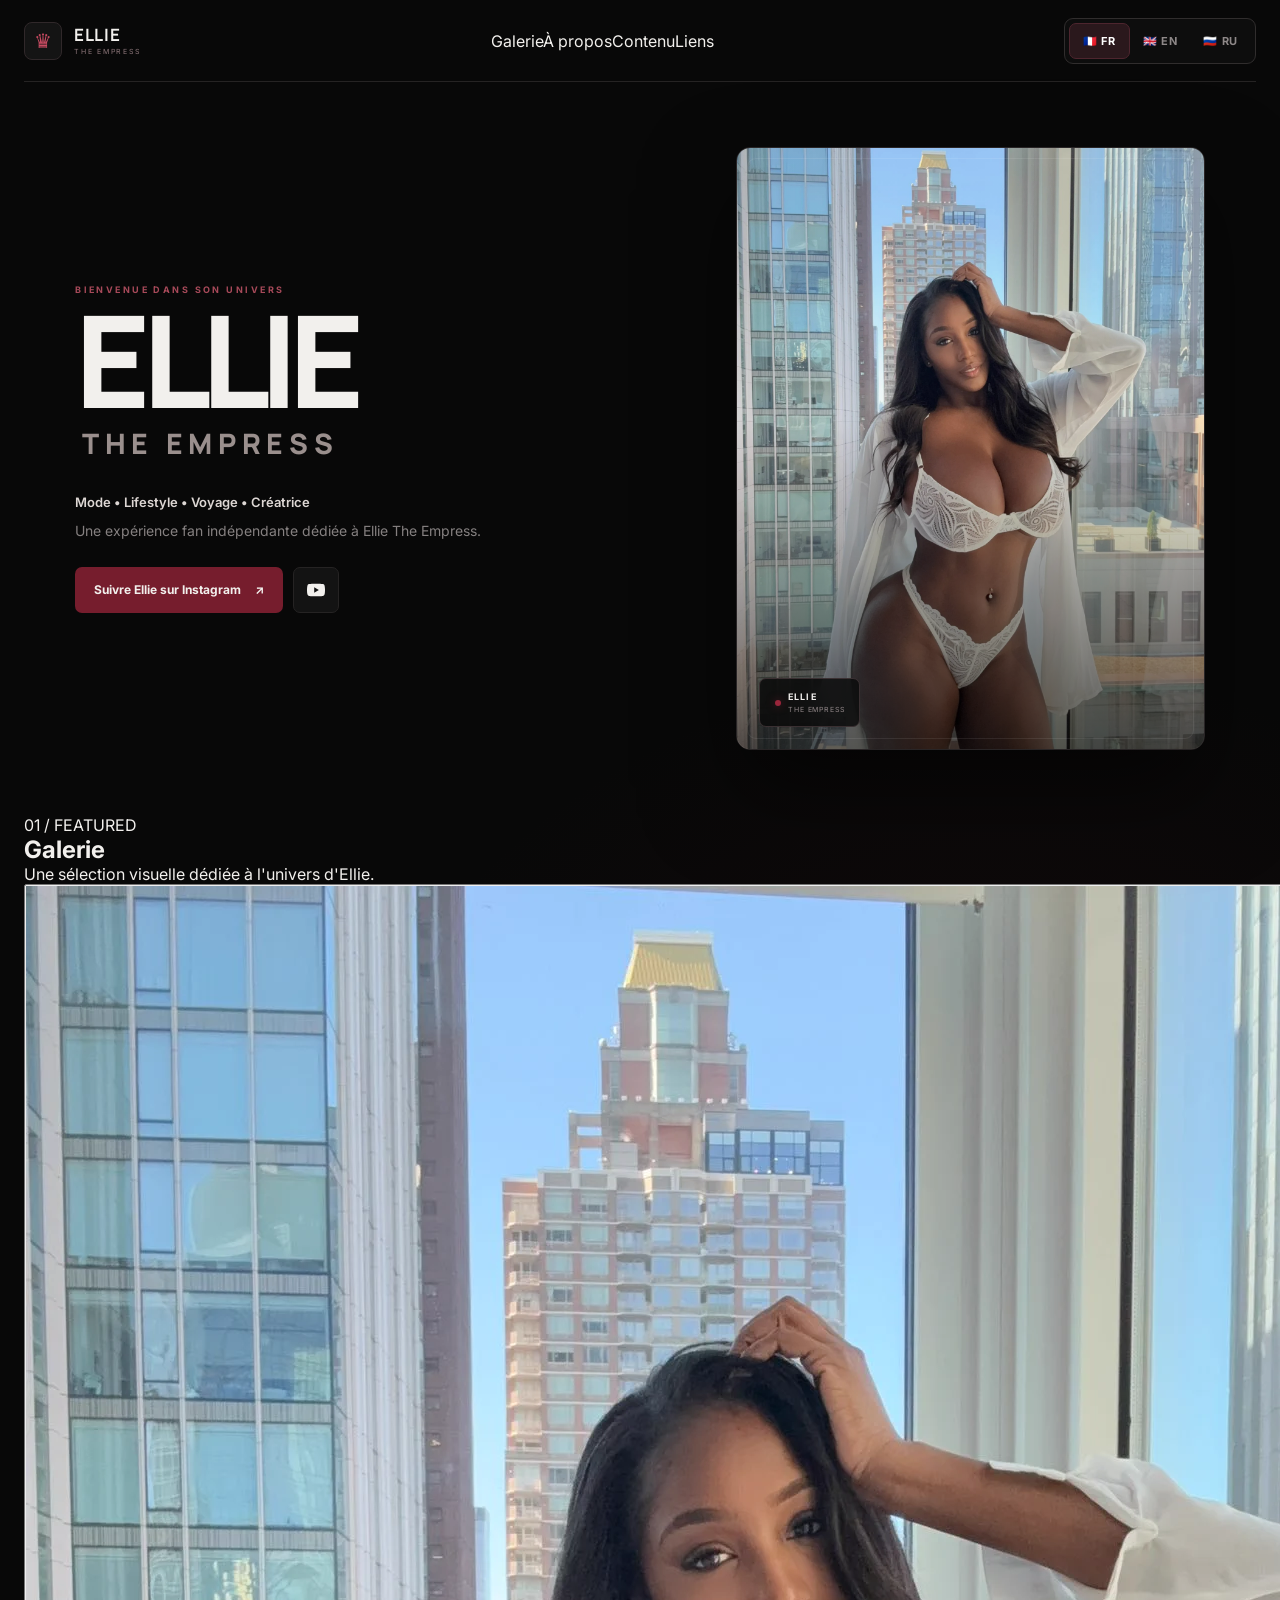
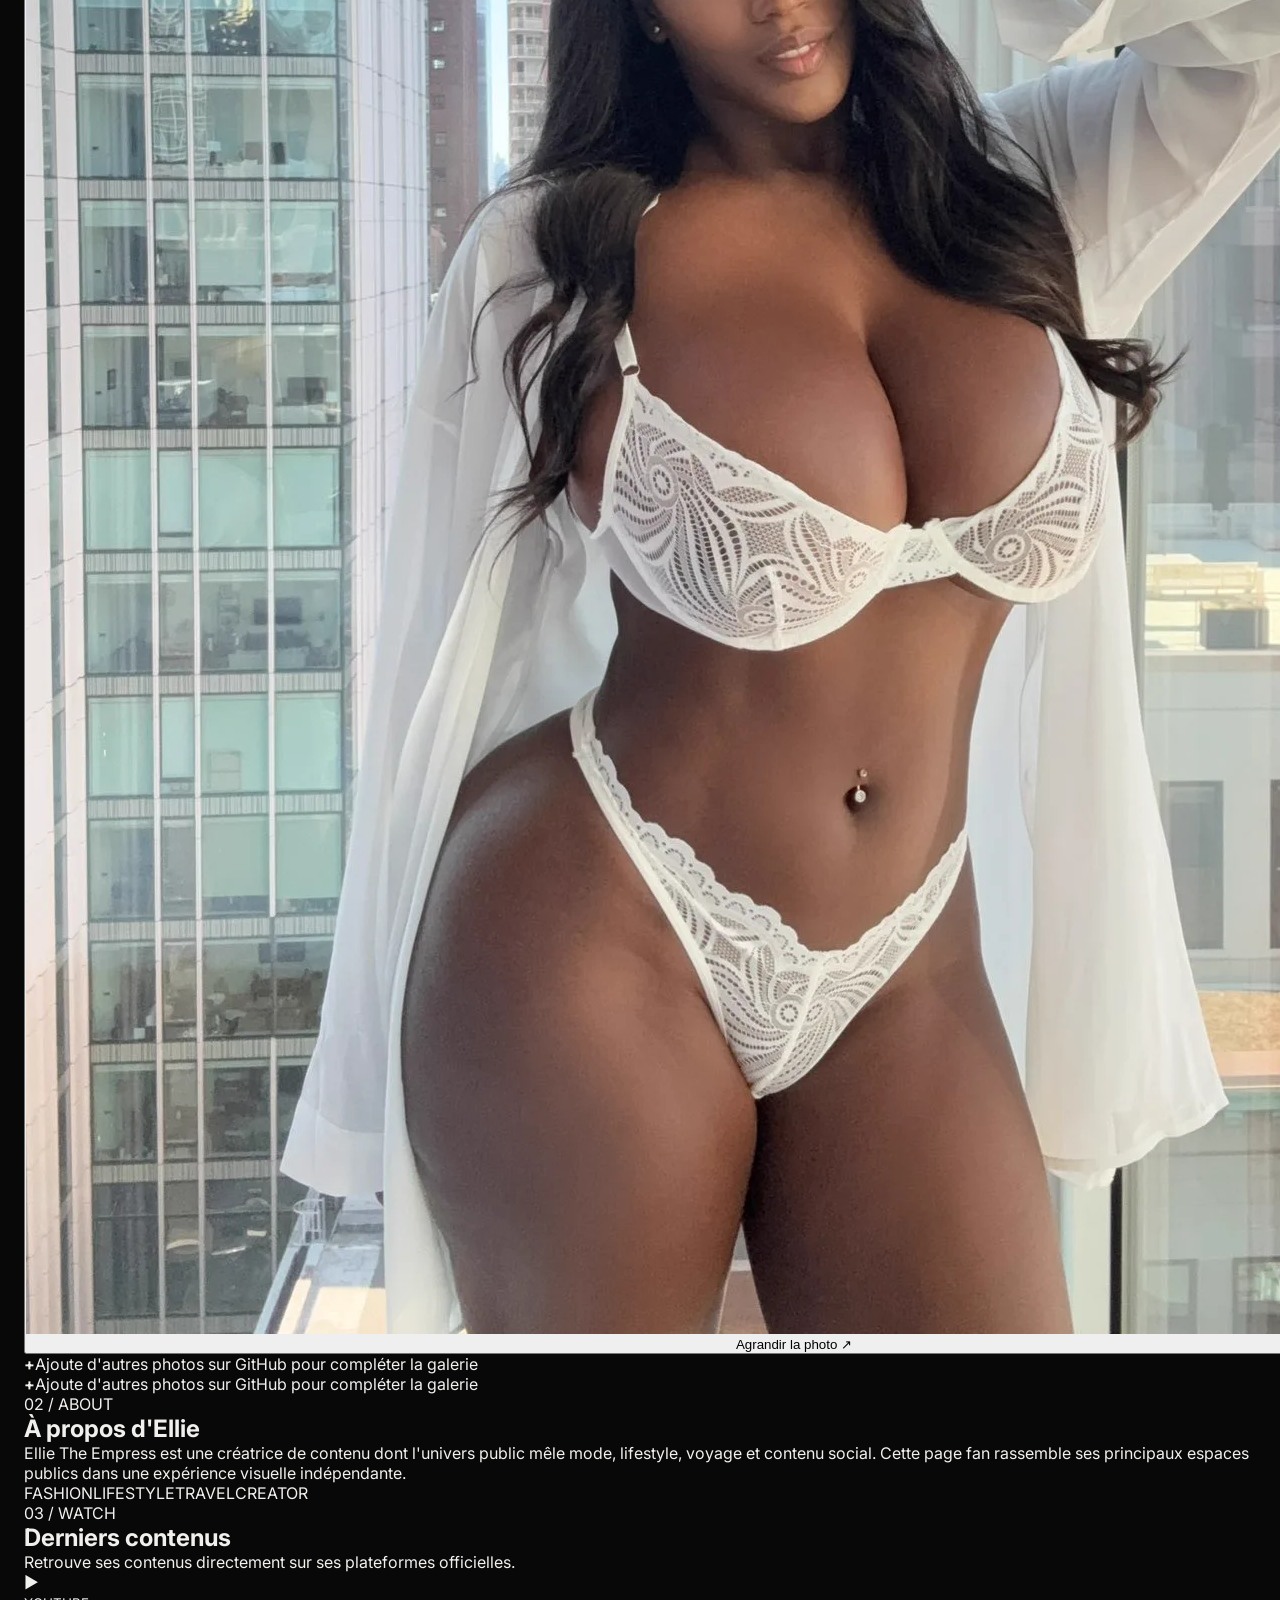
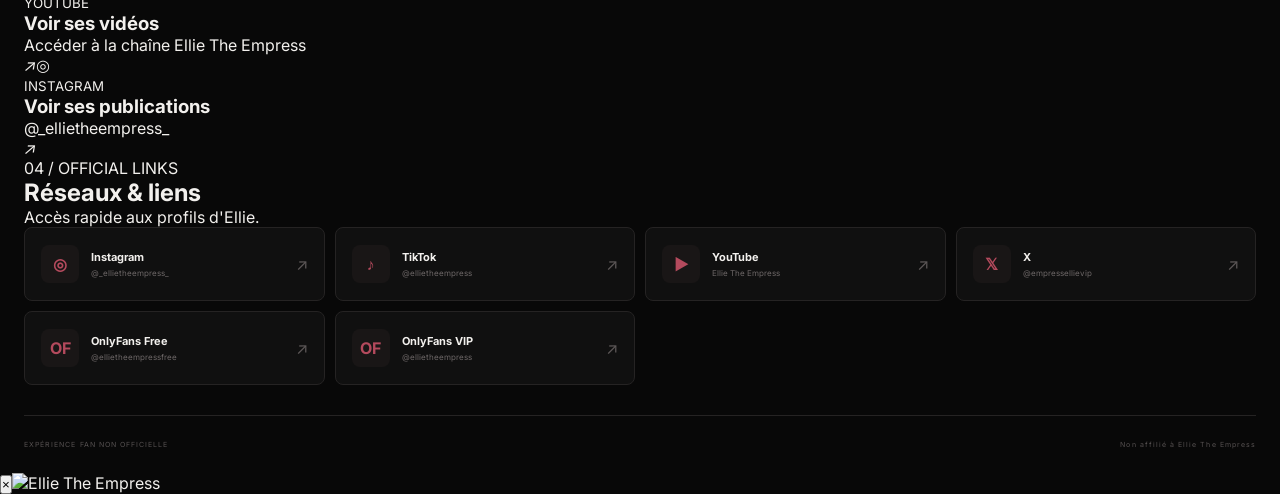
==== index.html @ e2c4eddb "Add gallery about content links and navigation" ====
<!doctype html>
<html lang="fr">
<head>
<meta charset="utf-8"><meta name="viewport" content="width=device-width,initial-scale=1">
<meta name="theme-color" content="#080808"><title>Ellie The Empress</title>
<meta name="description" content="Unofficial Ellie The Empress fan experience.">
<link rel="stylesheet" href="assets/css/style.css">
</head>
<body>
<div class="app">
<header id="home"><a class="brand" href="#home"><i>♛</i><div><b>ELLIE</b><span>THE EMPRESS</span></div></a><nav><a href="#gallery" data-i18n="navGallery">Galerie</a><a href="#about" data-i18n="navAbout">À propos</a><a href="#content" data-i18n="navContent">Contenu</a><a href="#links" data-i18n="navLinks">Liens</a></nav><div class="header-right"><div class="lang-switcher" aria-label="Language"><button type="button" data-lang="fr">🇫🇷 FR</button><button type="button" data-lang="en">🇬🇧 EN</button><button type="button" data-lang="ru">🇷🇺 RU</button></div></div></header>
<main>
<section class="hero"><div class="copy"><p class="eyebrow" data-i18n="welcome">BIENVENUE DANS SON UNIVERS</p><h1>ELLIE<span>THE EMPRESS</span></h1><p class="bio" data-i18n="bio">Mode • Lifestyle • Voyage • Créatrice</p><p class="desc" data-i18n="desc">Une expérience fan indépendante dédiée à Ellie The Empress.</p><div class="actions"><a class="main-btn" href="https://www.instagram.com/_ellietheempress_/" target="_blank" rel="noopener noreferrer"><span data-i18n="follow">Suivre Ellie sur Instagram</span><b>↗</b></a><a class="icon-btn" href="https://www.youtube.com/@EllieTheEmpress" target="_blank" rel="noopener noreferrer" aria-label="YouTube"><svg viewBox="0 0 24 24"><path fill="currentColor" d="M23.5 6.2a3 3 0 0 0-2.1-2.1C19.5 3.6 12 3.6 12 3.6s-7.5 0-9.4.5A3 3 0 0 0 .5 6.2 31 31 0 0 0 0 12a31 31 0 0 0 .5 5.8 3 3 0 0 0 2.1 2.1c1.9.5 9.4.5 9.4.5s7.5 0 9.4-.5a3 3 0 0 0 2.1-2.1A31 31 0 0 0 24 12a31 31 0 0 0-.5-5.8ZM9.6 15.6V8.4L15.8 12l-6.2 3.6Z"/></svg></a></div></div><div class="portrait"><img class="ellie-photo" src="HE0_HcibAAAp8MD.webp" alt="Ellie The Empress" fetchpriority="high"><div class="photo-shade"></div><div class="badge"><i></i><b>ELLIE</b><span>THE EMPRESS</span></div></div></section>

<section class="section" id="gallery"><div class="section-head"><div><p class="section-kicker">01 / FEATURED</p><h2 data-i18n="galleryTitle">Galerie</h2></div><p data-i18n="galleryText">Une sélection visuelle dédiée à l'univers d'Ellie.</p></div><div class="gallery-grid"><button class="gallery-main" type="button" data-lightbox="HE0_HcibAAAp8MD.webp"><img src="HE0_HcibAAAp8MD.webp" alt="Ellie The Empress"><span data-i18n="openPhoto">Agrandir la photo ↗</span></button><div class="gallery-placeholder"><b>+</b><span data-i18n="morePhotos">Ajoute d'autres photos sur GitHub pour compléter la galerie</span></div><div class="gallery-placeholder"><b>+</b><span data-i18n="morePhotos">Ajoute d'autres photos sur GitHub pour compléter la galerie</span></div></div></section>

<section class="section about" id="about"><div><p class="section-kicker">02 / ABOUT</p><h2 data-i18n="aboutTitle">À propos d'Ellie</h2></div><div class="about-copy"><p data-i18n="aboutText">Ellie The Empress est une créatrice de contenu dont l'univers public mêle mode, lifestyle, voyage et contenu social. Cette page fan rassemble ses principaux espaces publics dans une expérience visuelle indépendante.</p><div class="tags"><span>FASHION</span><span>LIFESTYLE</span><span>TRAVEL</span><span>CREATOR</span></div></div></section>

<section class="section" id="content"><div class="section-head"><div><p class="section-kicker">03 / WATCH</p><h2 data-i18n="contentTitle">Derniers contenus</h2></div><p data-i18n="contentText">Retrouve ses contenus directement sur ses plateformes officielles.</p></div><div class="content-cards"><a href="https://www.youtube.com/@EllieTheEmpress" target="_blank" rel="noopener noreferrer"><span class="content-icon">▶</span><div><small>YOUTUBE</small><h3 data-i18n="youtubeTitle">Voir ses vidéos</h3><p data-i18n="youtubeText">Accéder à la chaîne Ellie The Empress</p></div><i>↗</i></a><a href="https://www.instagram.com/_ellietheempress_/" target="_blank" rel="noopener noreferrer"><span class="content-icon">◎</span><div><small>INSTAGRAM</small><h3 data-i18n="instagramTitle">Voir ses publications</h3><p>@_ellietheempress_</p></div><i>↗</i></a></div></section>

<section class="section" id="links"><div class="section-head"><div><p class="section-kicker">04 / OFFICIAL LINKS</p><h2 data-i18n="linksTitle">Réseaux & liens</h2></div><p data-i18n="linksText">Accès rapide aux profils d'Ellie.</p></div><div class="socials">
<a href="https://www.instagram.com/_ellietheempress_/" target="_blank" rel="noopener noreferrer"><b class="social-icon">◎</b><span>Instagram<small>@_ellietheempress_</small></span><i>↗</i></a><a href="https://www.tiktok.com/@ellietheempress" target="_blank" rel="noopener noreferrer"><b class="social-icon">♪</b><span>TikTok<small>@ellietheempress</small></span><i>↗</i></a><a href="https://www.youtube.com/@EllieTheEmpress" target="_blank" rel="noopener noreferrer"><b class="social-icon">▶</b><span>YouTube<small>Ellie The Empress</small></span><i>↗</i></a><a href="https://x.com/empressellievip" target="_blank" rel="noopener noreferrer"><b class="social-icon">𝕏</b><span>X<small>@empressellievip</small></span><i>↗</i></a><a href="https://onlyfans.com/ellietheempressfree" target="_blank" rel="noopener noreferrer"><b class="social-icon">OF</b><span>OnlyFans Free<small>@ellietheempressfree</small></span><i>↗</i></a><a href="https://onlyfans.com/ellietheempress" target="_blank" rel="noopener noreferrer"><b class="social-icon">OF</b><span>OnlyFans VIP<small>@ellietheempress</small></span><i>↗</i></a></div></section>
</main>
<footer><span data-i18n="footerFan">EXPÉRIENCE FAN NON OFFICIELLE</span><span data-i18n="footerLegal">Non affilié à Ellie The Empress</span></footer></div>
<div class="lightbox" id="lightbox" aria-hidden="true"><button type="button" aria-label="Close">×</button><img src="" alt="Ellie The Empress"></div>
<script>
const translations={fr:{navGallery:'Galerie',navAbout:'À propos',navContent:'Contenu',navLinks:'Liens',welcome:'BIENVENUE DANS SON UNIVERS',bio:'Mode • Lifestyle • Voyage • Créatrice',desc:'Une expérience fan indépendante dédiée à Ellie The Empress.',follow:'Suivre Ellie sur Instagram',galleryTitle:'Galerie',galleryText:"Une sélection visuelle dédiée à l'univers d'Ellie.",openPhoto:'Agrandir la photo ↗',morePhotos:"Ajoute d'autres photos sur GitHub pour compléter la galerie",aboutTitle:"À propos d'Ellie",aboutText:"Ellie The Empress est une créatrice de contenu dont l'univers public mêle mode, lifestyle, voyage et contenu social. Cette page fan rassemble ses principaux espaces publics dans une expérience visuelle indépendante.",contentTitle:'Derniers contenus',contentText:'Retrouve ses contenus directement sur ses plateformes officielles.',youtubeTitle:'Voir ses vidéos',youtubeText:'Accéder à la chaîne Ellie The Empress',instagramTitle:'Voir ses publications',linksTitle:'Réseaux & liens',linksText:"Accès rapide aux profils d'Ellie.",footerFan:'EXPÉRIENCE FAN NON OFFICIELLE',footerLegal:'Non affilié à Ellie The Empress'},en:{navGallery:'Gallery',navAbout:'About',navContent:'Content',navLinks:'Links',welcome:'WELCOME TO HER WORLD',bio:'Fashion • Lifestyle • Travel • Creator',desc:'An independent fan experience dedicated to Ellie The Empress.',follow:'Follow Ellie on Instagram',galleryTitle:'Gallery',galleryText:"A visual selection dedicated to Ellie's world.",openPhoto:'Open photo ↗',morePhotos:'Add more photos on GitHub to complete the gallery',aboutTitle:'About Ellie',aboutText:"Ellie The Empress is a content creator whose public world blends fashion, lifestyle, travel and social content. This fan page brings together her main public spaces in an independent visual experience.",contentTitle:'Latest content',contentText:'Find her content directly on her official platforms.',youtubeTitle:'Watch her videos',youtubeText:'Open the Ellie The Empress channel',instagramTitle:'See her posts',linksTitle:'Socials & links',linksText:"Quick access to Ellie's profiles.",footerFan:'UNOFFICIAL FAN EXPERIENCE',footerLegal:'Not affiliated with Ellie The Empress'},ru:{navGallery:'Галерея',navAbout:'Об Элли',navContent:'Контент',navLinks:'Ссылки',welcome:'ДОБРО ПОЖАЛОВАТЬ В ЕЁ МИР',bio:'Мода • Лайфстайл • Путешествия • Автор контента',desc:'Независимый фан-сайт, посвящённый Ellie The Empress.',follow:'Подписаться на Ellie в Instagram',galleryTitle:'Галерея',galleryText:'Визуальная подборка, посвящённая миру Элли.',openPhoto:'Открыть фото ↗',morePhotos:'Добавьте больше фотографий на GitHub, чтобы заполнить галерею',aboutTitle:'Об Элли',aboutText:'Ellie The Empress — создатель контента, чей публичный образ объединяет моду, лайфстайл, путешествия и социальные сети. Эта независимая фан-страница объединяет её основные публичные площадки.',contentTitle:'Последний контент',contentText:'Смотрите её контент на официальных платформах.',youtubeTitle:'Смотреть видео',youtubeText:'Открыть канал Ellie The Empress',instagramTitle:'Смотреть публикации',linksTitle:'Соцсети и ссылки',linksText:'Быстрый доступ к профилям Элли.',footerFan:'НЕОФИЦИАЛЬНЫЙ ФАН-САЙТ',footerLegal:'Не связан с Ellie The Empress'}};
function setLanguage(lang){if(!translations[lang])lang='fr';document.documentElement.lang=lang;document.querySelectorAll('[data-i18n]').forEach(el=>{const v=translations[lang][el.dataset.i18n];if(v)el.textContent=v});document.querySelectorAll('[data-lang]').forEach(b=>b.classList.toggle('active',b.dataset.lang===lang));try{localStorage.setItem('ellie-language',lang)}catch(e){}}document.querySelectorAll('[data-lang]').forEach(b=>b.addEventListener('click',()=>setLanguage(b.dataset.lang)));let saved='fr';try{saved=localStorage.getItem('ellie-language')||'fr'}catch(e){}setLanguage(saved);
const lb=document.getElementById('lightbox'),lbImg=lb.querySelector('img');document.querySelectorAll('[data-lightbox]').forEach(b=>b.addEventListener('click',()=>{lbImg.src=b.dataset.lightbox;lb.classList.add('open');lb.setAttribute('aria-hidden','false')}));function closeLb(){lb.classList.remove('open');lb.setAttribute('aria-hidden','true');lbImg.src=''}lb.querySelector('button').addEventListener('click',closeLb);lb.addEventListener('click',e=>{if(e.target===lb)closeLb()});document.addEventListener('keydown',e=>{if(e.key==='Escape')closeLb()});
</script></body></html>
---- assets/css/style.css ----
@import url('https://fonts.googleapis.com/css2?family=Inter:wght@400;500;600;700&family=Manrope:wght@700;800&display=swap');
:root{--bg:#080808;--panel:#101010;--panel2:#161616;--text:#f2f0ed;--muted:#858080;--accent:#761d2d;--accent2:#a52a40;--line:#252323;--soft:#cfc8c5}*{box-sizing:border-box;margin:0;padding:0}html,body{min-height:100%;background:var(--bg);color:var(--text)}body{font-family:Inter,sans-serif;background:radial-gradient(circle at 78% 38%,rgba(118,29,45,.14),transparent 30%),#080808}a{color:inherit;text-decoration:none}.app{width:min(calc(100% - 48px),1440px);margin:auto;min-height:100vh}header{height:82px;display:flex;align-items:center;justify-content:space-between;border-bottom:1px solid var(--line)}.brand{display:flex;align-items:center;gap:12px}.brand>i{width:38px;height:38px;border-radius:8px;display:grid;place-items:center;background:#141414;border:1px solid #30282a;color:#c94b62;font-style:normal;font-size:20px}.brand div{display:flex;flex-direction:column;line-height:1}.brand b{font-family:Manrope,sans-serif;font-size:17px;letter-spacing:.04em}.brand span{font-size:7px;letter-spacing:.25em;color:#8e777b;margin-top:5px}.header-right{display:flex;align-items:center;gap:12px}.lang-switcher{display:flex;padding:4px;border:1px solid #302d2d;border-radius:9px;background:#0d0d0d}.lang-switcher button{min-height:36px;border:0;background:transparent;color:#8e8888;padding:8px 13px;border-radius:7px;cursor:pointer;font:700 11px Inter,sans-serif;letter-spacing:.06em;transition:.2s}.lang-switcher button:hover{color:#eee;background:#161313}.lang-switcher button.active{background:#2a181c;color:#fff;border:1px solid #4d252e}.live{border:1px solid var(--line);background:#0d0d0d;padding:9px 12px;border-radius:6px;color:#777;font-size:8px;font-weight:700;letter-spacing:.16em}.live i,.badge>i{display:inline-block;width:6px;height:6px;border-radius:50%;background:#9b263b;margin-right:7px;box-shadow:0 0 9px rgba(155,38,59,.55)}.hero{min-height:calc(100vh - 220px);display:grid;grid-template-columns:1fr .82fr;gap:7vw;align-items:center;padding:65px 4vw}.eyebrow{color:#a84a5a;font-size:9px;font-weight:700;letter-spacing:.27em;margin-bottom:18px}.copy h1{font-family:Manrope,sans-serif;font-size:clamp(78px,10vw,150px);font-weight:800;letter-spacing:-.075em;line-height:.72}.copy h1 span{display:block;font-size:.22em;letter-spacing:.2em;color:#9a8f8d;margin:28px 0 0 7px}.bio{font-size:13px;font-weight:600;margin:40px 0 12px;color:#ddd7d4}.desc{color:var(--muted);font-size:14px}.actions{display:flex;gap:10px;margin-top:28px}.actions a{min-height:46px;display:flex;align-items:center;justify-content:center;border-radius:7px;font-size:12px;font-weight:700}.main-btn{padding:0 19px;background:var(--accent);transition:.2s}.main-btn b{margin-left:14px}.main-btn:hover{background:var(--accent2);transform:translateY(-2px)}.icon-btn{width:46px;background:#131313;border:1px solid var(--line);transition:.2s}.icon-btn svg{width:18px;height:18px}.icon-btn:hover{background:#1c1a1a;border-color:#443638}.portrait{height:min(67vh,680px);min-height:480px;border-radius:14px;position:relative;background:#111;border:1px solid #292526;overflow:hidden;box-shadow:0 40px 90px rgba(0,0,0,.5)}.ellie-photo{position:absolute;inset:0;width:100%;height:100%;object-fit:cover;object-position:center;display:block;transition:transform .6s ease}.portrait:hover .ellie-photo{transform:scale(1.018)}.photo-shade{position:absolute;inset:0;background:linear-gradient(180deg,rgba(0,0,0,.03) 45%,rgba(0,0,0,.62) 100%);pointer-events:none}.portrait:after{content:'';position:absolute;inset:10px;border:1px solid rgba(255,255,255,.08);border-radius:9px;pointer-events:none}.badge{position:absolute;z-index:3;left:22px;bottom:22px;background:rgba(8,8,8,.82);backdrop-filter:blur(12px);border:1px solid #3a3032;border-radius:7px;padding:12px 15px;display:grid;grid-template-columns:auto 1fr;align-items:center}.badge>i{grid-row:span 2}.badge b{font-size:9px;letter-spacing:.12em}.badge span{font-size:7px;color:#93898a;margin-top:3px;letter-spacing:.12em}.socials{display:grid;grid-template-columns:repeat(4,1fr);gap:10px;padding-bottom:30px}.socials a{height:74px;border:1px solid var(--line);background:var(--panel);border-radius:8px;padding:0 16px;display:flex;align-items:center;gap:12px;transition:.2s}.socials a>b{width:38px;height:38px;border-radius:8px;background:#191616;display:grid;place-items:center;color:#b44a5d;flex:0 0 auto}.social-icon svg{width:20px;height:20px;display:block}.socials a>span{font-size:11px;font-weight:700;display:flex;flex-direction:column;gap:4px}.socials small{font-size:8px;font-weight:400;color:#6d6767}.socials a>i{font-style:normal;color:#5c5757;margin-left:auto}.socials a:hover{border-color:#59363d;background:#151313;transform:translateY(-2px)}.socials a:hover .social-icon{color:#e05b72;background:#221719}.socials a:hover>i{color:#b44a5d}footer{height:58px;border-top:1px solid var(--line);display:flex;align-items:center;justify-content:space-between;color:#565151;font-size:7px;letter-spacing:.15em}@media(max-width:850px){.app{width:min(calc(100% - 28px),1440px)}header{height:auto;min-height:82px;padding:12px 0}.header-right{gap:7px}.hero{grid-template-columns:1fr;padding:70px 0 40px}.copy h1{font-size:clamp(72px,20vw,120px)}.portrait{margin-top:25px;height:65vh}.socials{grid-template-columns:1fr 1fr}}@media(max-width:600px){.live{display:none}.lang-switcher{padding:3px}.lang-switcher button{min-height:34px;padding:7px 9px;font-size:10px}.hero{padding-top:55px}.copy h1{font-size:72px}.bio{margin-top:34px}.portrait{min-height:430px}.ellie-photo{object-position:center top}.socials{grid-template-columns:1fr}.socials a{height:66px}footer{gap:20px;text-align:center;flex-direction:column;justify-content:center;min-height:70px;height:auto;padding:16px 0}}
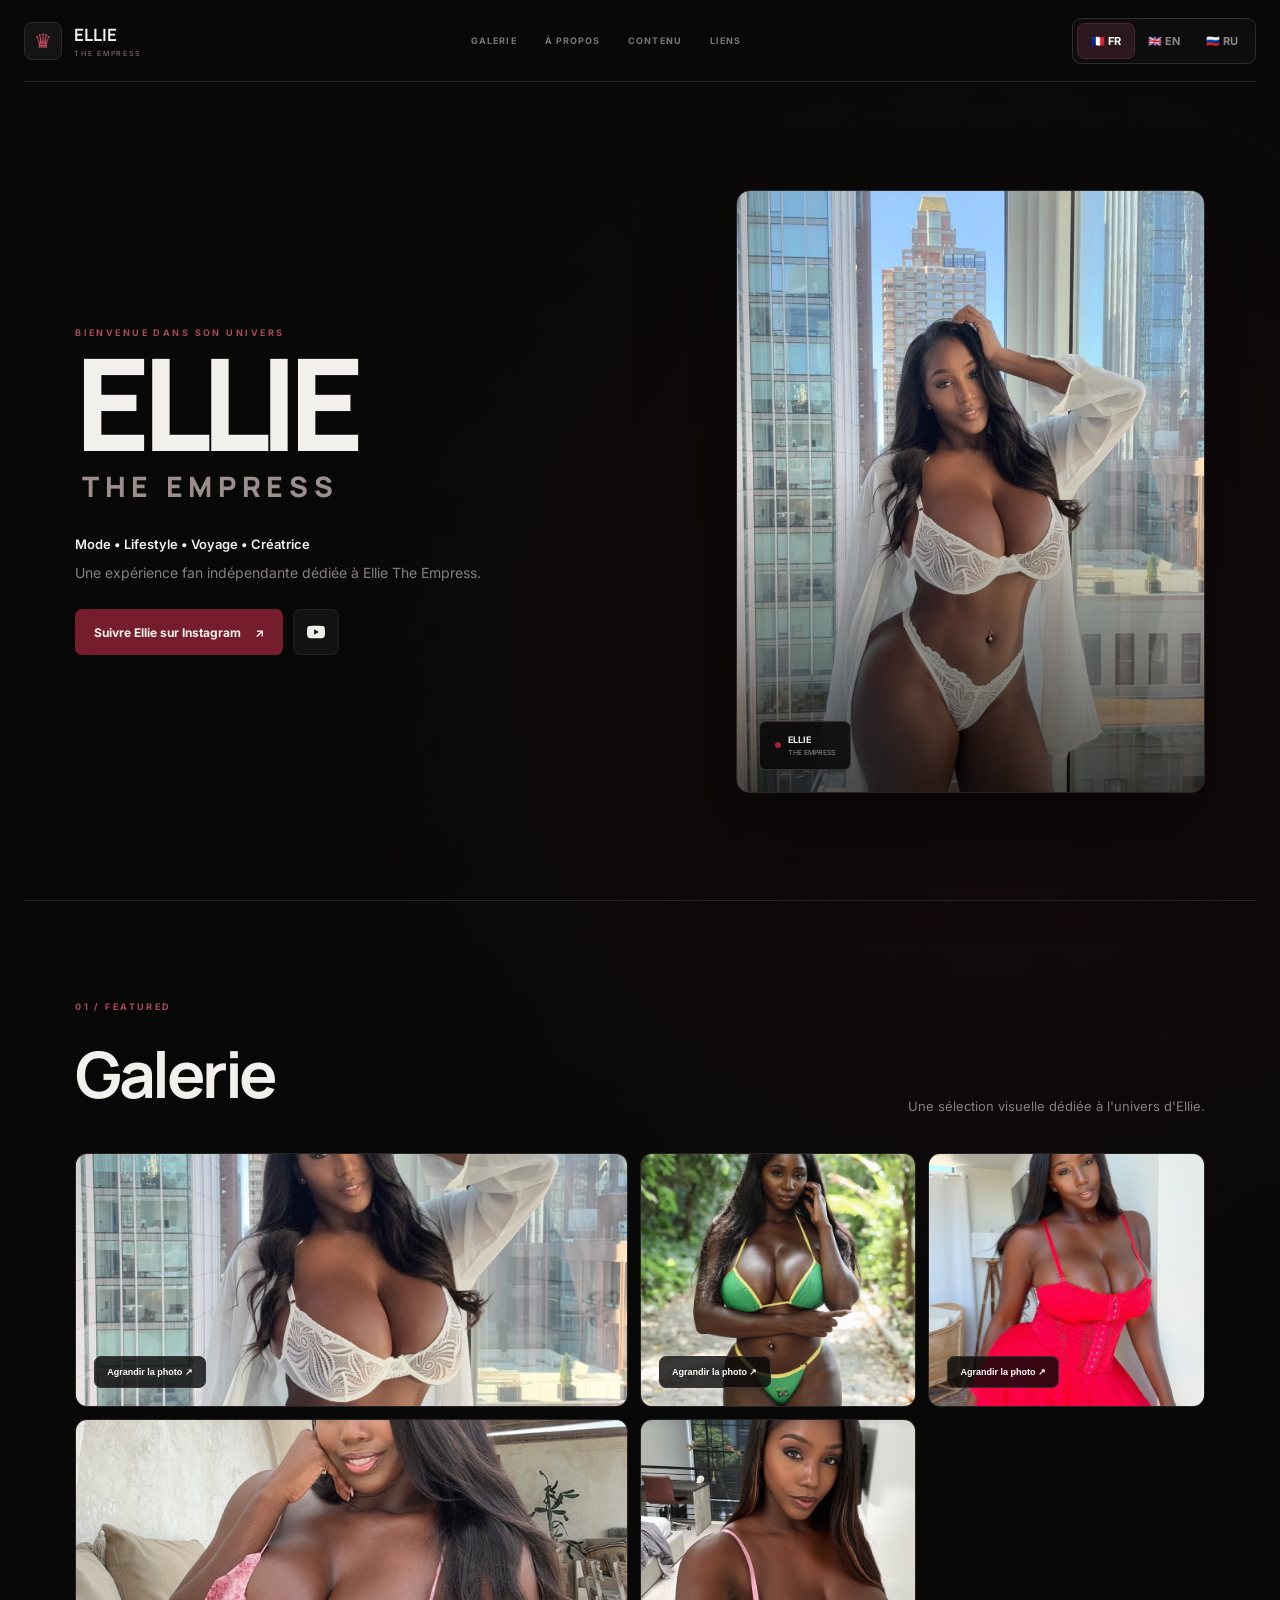
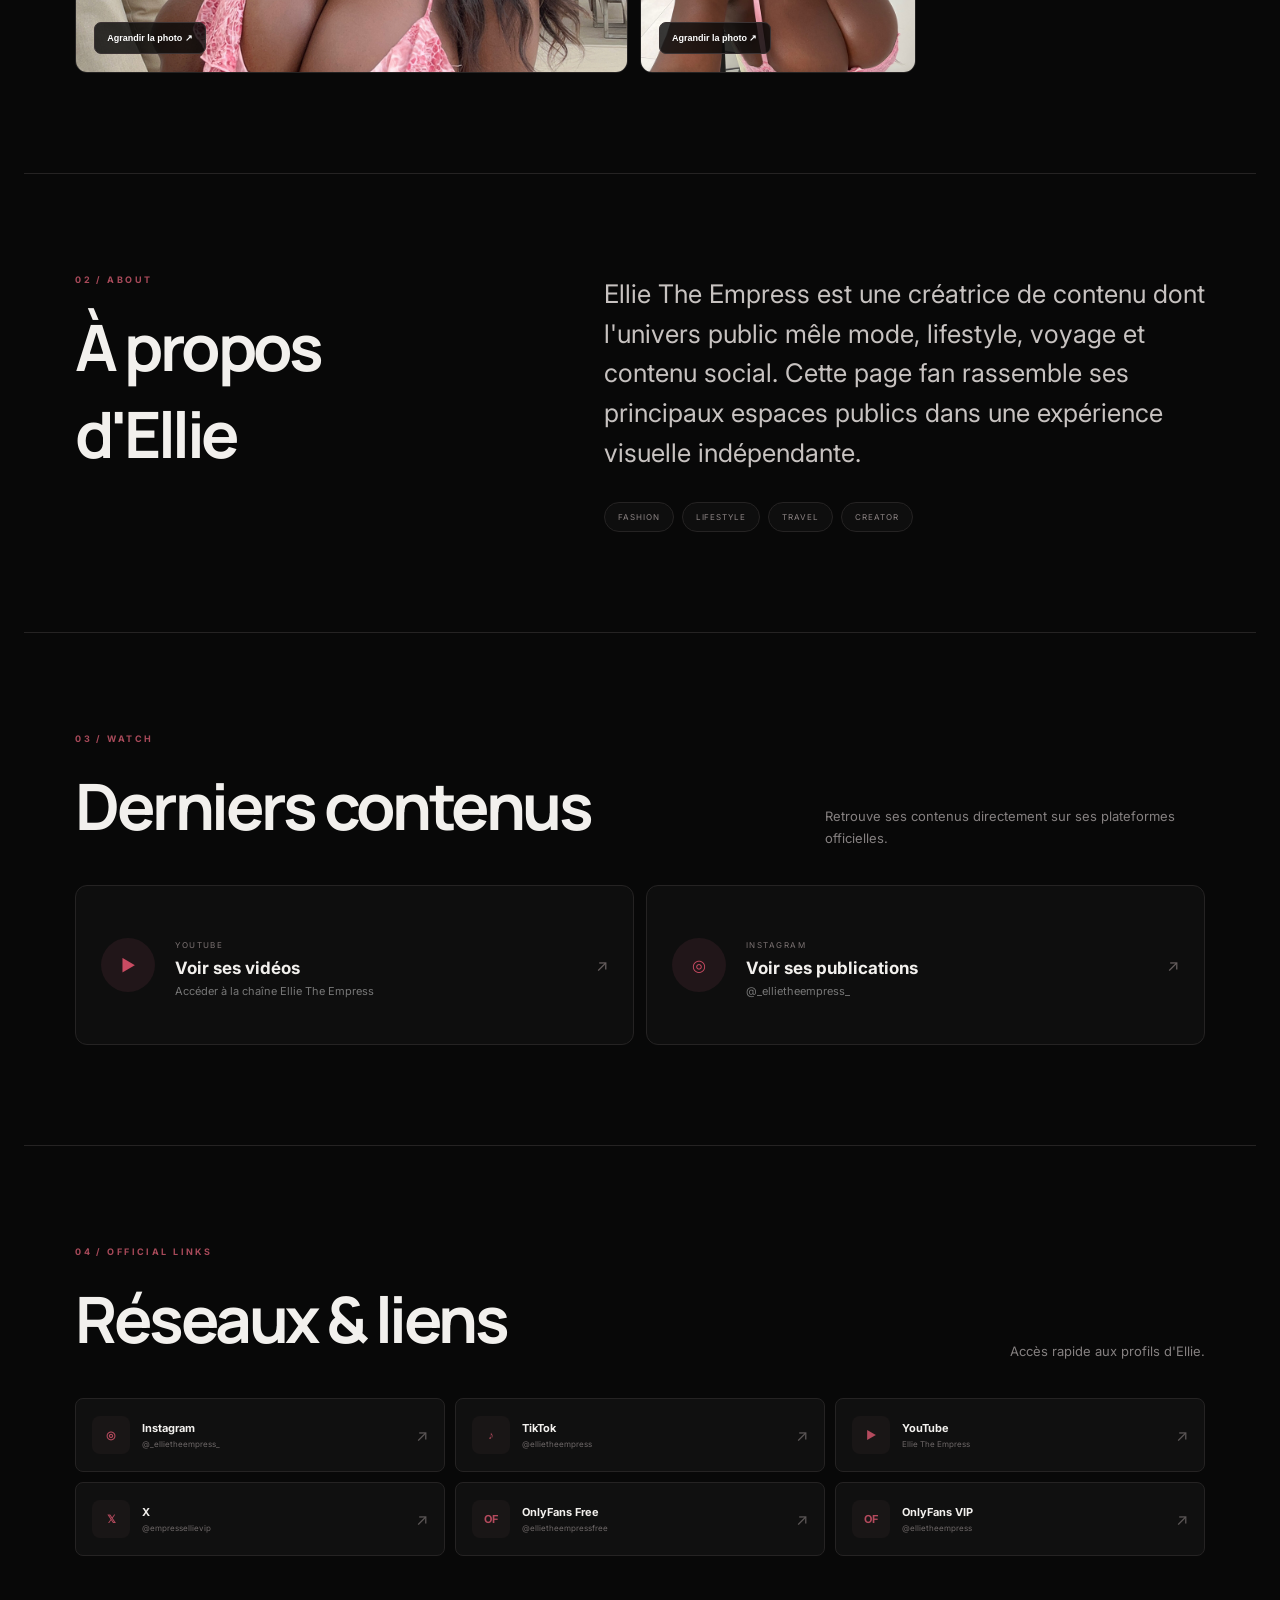
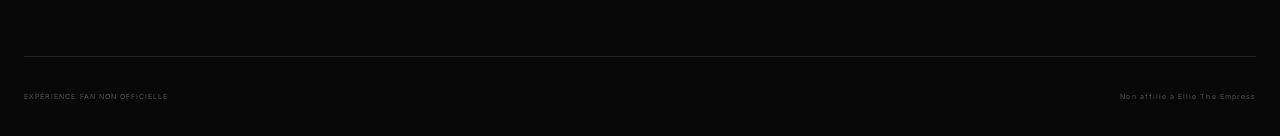
==== commit c9f3cc09: "Add newly uploaded photos to gallery" ====
--- a/index.html
+++ b/index.html
@@ -11,20 +11,14 @@
 <header id="home"><a class="brand" href="#home"><i>♛</i><div><b>ELLIE</b><span>THE EMPRESS</span></div></a><nav><a href="#gallery" data-i18n="navGallery">Galerie</a><a href="#about" data-i18n="navAbout">À propos</a><a href="#content" data-i18n="navContent">Contenu</a><a href="#links" data-i18n="navLinks">Liens</a></nav><div class="header-right"><div class="lang-switcher" aria-label="Language"><button type="button" data-lang="fr">🇫🇷 FR</button><button type="button" data-lang="en">🇬🇧 EN</button><button type="button" data-lang="ru">🇷🇺 RU</button></div></div></header>
 <main>
 <section class="hero"><div class="copy"><p class="eyebrow" data-i18n="welcome">BIENVENUE DANS SON UNIVERS</p><h1>ELLIE<span>THE EMPRESS</span></h1><p class="bio" data-i18n="bio">Mode • Lifestyle • Voyage • Créatrice</p><p class="desc" data-i18n="desc">Une expérience fan indépendante dédiée à Ellie The Empress.</p><div class="actions"><a class="main-btn" href="https://www.instagram.com/_ellietheempress_/" target="_blank" rel="noopener noreferrer"><span data-i18n="follow">Suivre Ellie sur Instagram</span><b>↗</b></a><a class="icon-btn" href="https://www.youtube.com/@EllieTheEmpress" target="_blank" rel="noopener noreferrer" aria-label="YouTube"><svg viewBox="0 0 24 24"><path fill="currentColor" d="M23.5 6.2a3 3 0 0 0-2.1-2.1C19.5 3.6 12 3.6 12 3.6s-7.5 0-9.4.5A3 3 0 0 0 .5 6.2 31 31 0 0 0 0 12a31 31 0 0 0 .5 5.8 3 3 0 0 0 2.1 2.1c1.9.5 9.4.5 9.4.5s7.5 0 9.4-.5a3 3 0 0 0 2.1-2.1A31 31 0 0 0 24 12a31 31 0 0 0-.5-5.8ZM9.6 15.6V8.4L15.8 12l-6.2 3.6Z"/></svg></a></div></div><div class="portrait"><img class="ellie-photo" src="HE0_HcibAAAp8MD.webp" alt="Ellie The Empress" fetchpriority="high"><div class="photo-shade"></div><div class="badge"><i></i><b>ELLIE</b><span>THE EMPRESS</span></div></div></section>
-
-<section class="section" id="gallery"><div class="section-head"><div><p class="section-kicker">01 / FEATURED</p><h2 data-i18n="galleryTitle">Galerie</h2></div><p data-i18n="galleryText">Une sélection visuelle dédiée à l'univers d'Ellie.</p></div><div class="gallery-grid"><button class="gallery-main" type="button" data-lightbox="HE0_HcibAAAp8MD.webp"><img src="HE0_HcibAAAp8MD.webp" alt="Ellie The Empress"><span data-i18n="openPhoto">Agrandir la photo ↗</span></button><div class="gallery-placeholder"><b>+</b><span data-i18n="morePhotos">Ajoute d'autres photos sur GitHub pour compléter la galerie</span></div><div class="gallery-placeholder"><b>+</b><span data-i18n="morePhotos">Ajoute d'autres photos sur GitHub pour compléter la galerie</span></div></div></section>
-
+<section class="section" id="gallery"><div class="section-head"><div><p class="section-kicker">01 / FEATURED</p><h2 data-i18n="galleryTitle">Galerie</h2></div><p data-i18n="galleryText">Une sélection visuelle dédiée à l'univers d'Ellie.</p></div><div class="gallery-grid"><button class="gallery-main" type="button" data-lightbox="HE0_HcibAAAp8MD.webp"><img src="HE0_HcibAAAp8MD.webp" alt="Ellie The Empress"><span data-i18n="openPhoto">Agrandir la photo ↗</span></button><button class="gallery-main" type="button" data-lightbox="Tezza-3560-683x1024.jpeg"><img src="Tezza-3560-683x1024.jpeg" alt="Ellie The Empress" loading="lazy"><span data-i18n="openPhoto">Agrandir la photo ↗</span></button><button class="gallery-main" type="button" data-lightbox="Capture d’écran 2026-09-21 102200.png"><img src="Capture d’écran 2026-09-21 102200.png" alt="Ellie The Empress" loading="lazy"><span data-i18n="openPhoto">Agrandir la photo ↗</span></button><button class="gallery-main" type="button" data-lightbox="Capture d’écran 2026-09-25 143042.png"><img src="Capture d’écran 2026-09-25 143042.png" alt="Ellie The Empress" loading="lazy"><span data-i18n="openPhoto">Agrandir la photo ↗</span></button><button class="gallery-main" type="button" data-lightbox="Capture d’écran 2026-09-28 134900.png"><img src="Capture d’écran 2026-09-28 134900.png" alt="Ellie The Empress" loading="lazy"><span data-i18n="openPhoto">Agrandir la photo ↗</span></button></div></section>
 <section class="section about" id="about"><div><p class="section-kicker">02 / ABOUT</p><h2 data-i18n="aboutTitle">À propos d'Ellie</h2></div><div class="about-copy"><p data-i18n="aboutText">Ellie The Empress est une créatrice de contenu dont l'univers public mêle mode, lifestyle, voyage et contenu social. Cette page fan rassemble ses principaux espaces publics dans une expérience visuelle indépendante.</p><div class="tags"><span>FASHION</span><span>LIFESTYLE</span><span>TRAVEL</span><span>CREATOR</span></div></div></section>
-
 <section class="section" id="content"><div class="section-head"><div><p class="section-kicker">03 / WATCH</p><h2 data-i18n="contentTitle">Derniers contenus</h2></div><p data-i18n="contentText">Retrouve ses contenus directement sur ses plateformes officielles.</p></div><div class="content-cards"><a href="https://www.youtube.com/@EllieTheEmpress" target="_blank" rel="noopener noreferrer"><span class="content-icon">▶</span><div><small>YOUTUBE</small><h3 data-i18n="youtubeTitle">Voir ses vidéos</h3><p data-i18n="youtubeText">Accéder à la chaîne Ellie The Empress</p></div><i>↗</i></a><a href="https://www.instagram.com/_ellietheempress_/" target="_blank" rel="noopener noreferrer"><span class="content-icon">◎</span><div><small>INSTAGRAM</small><h3 data-i18n="instagramTitle">Voir ses publications</h3><p>@_ellietheempress_</p></div><i>↗</i></a></div></section>
-
-<section class="section" id="links"><div class="section-head"><div><p class="section-kicker">04 / OFFICIAL LINKS</p><h2 data-i18n="linksTitle">Réseaux & liens</h2></div><p data-i18n="linksText">Accès rapide aux profils d'Ellie.</p></div><div class="socials">
-<a href="https://www.instagram.com/_ellietheempress_/" target="_blank" rel="noopener noreferrer"><b class="social-icon">◎</b><span>Instagram<small>@_ellietheempress_</small></span><i>↗</i></a><a href="https://www.tiktok.com/@ellietheempress" target="_blank" rel="noopener noreferrer"><b class="social-icon">♪</b><span>TikTok<small>@ellietheempress</small></span><i>↗</i></a><a href="https://www.youtube.com/@EllieTheEmpress" target="_blank" rel="noopener noreferrer"><b class="social-icon">▶</b><span>YouTube<small>Ellie The Empress</small></span><i>↗</i></a><a href="https://x.com/empressellievip" target="_blank" rel="noopener noreferrer"><b class="social-icon">𝕏</b><span>X<small>@empressellievip</small></span><i>↗</i></a><a href="https://onlyfans.com/ellietheempressfree" target="_blank" rel="noopener noreferrer"><b class="social-icon">OF</b><span>OnlyFans Free<small>@ellietheempressfree</small></span><i>↗</i></a><a href="https://onlyfans.com/ellietheempress" target="_blank" rel="noopener noreferrer"><b class="social-icon">OF</b><span>OnlyFans VIP<small>@ellietheempress</small></span><i>↗</i></a></div></section>
-</main>
-<footer><span data-i18n="footerFan">EXPÉRIENCE FAN NON OFFICIELLE</span><span data-i18n="footerLegal">Non affilié à Ellie The Empress</span></footer></div>
+<section class="section" id="links"><div class="section-head"><div><p class="section-kicker">04 / OFFICIAL LINKS</p><h2 data-i18n="linksTitle">Réseaux & liens</h2></div><p data-i18n="linksText">Accès rapide aux profils d'Ellie.</p></div><div class="socials"><a href="https://www.instagram.com/_ellietheempress_/" target="_blank" rel="noopener noreferrer"><b class="social-icon">◎</b><span>Instagram<small>@_ellietheempress_</small></span><i>↗</i></a><a href="https://www.tiktok.com/@ellietheempress" target="_blank" rel="noopener noreferrer"><b class="social-icon">♪</b><span>TikTok<small>@ellietheempress</small></span><i>↗</i></a><a href="https://www.youtube.com/@EllieTheEmpress" target="_blank" rel="noopener noreferrer"><b class="social-icon">▶</b><span>YouTube<small>Ellie The Empress</small></span><i>↗</i></a><a href="https://x.com/empressellievip" target="_blank" rel="noopener noreferrer"><b class="social-icon">𝕏</b><span>X<small>@empressellievip</small></span><i>↗</i></a><a href="https://onlyfans.com/ellietheempressfree" target="_blank" rel="noopener noreferrer"><b class="social-icon">OF</b><span>OnlyFans Free<small>@ellietheempressfree</small></span><i>↗</i></a><a href="https://onlyfans.com/ellietheempress" target="_blank" rel="noopener noreferrer"><b class="social-icon">OF</b><span>OnlyFans VIP<small>@ellietheempress</small></span><i>↗</i></a></div></section>
+</main><footer><span data-i18n="footerFan">EXPÉRIENCE FAN NON OFFICIELLE</span><span data-i18n="footerLegal">Non affilié à Ellie The Empress</span></footer></div>
 <div class="lightbox" id="lightbox" aria-hidden="true"><button type="button" aria-label="Close">×</button><img src="" alt="Ellie The Empress"></div>
 <script>
-const translations={fr:{navGallery:'Galerie',navAbout:'À propos',navContent:'Contenu',navLinks:'Liens',welcome:'BIENVENUE DANS SON UNIVERS',bio:'Mode • Lifestyle • Voyage • Créatrice',desc:'Une expérience fan indépendante dédiée à Ellie The Empress.',follow:'Suivre Ellie sur Instagram',galleryTitle:'Galerie',galleryText:"Une sélection visuelle dédiée à l'univers d'Ellie.",openPhoto:'Agrandir la photo ↗',morePhotos:"Ajoute d'autres photos sur GitHub pour compléter la galerie",aboutTitle:"À propos d'Ellie",aboutText:"Ellie The Empress est une créatrice de contenu dont l'univers public mêle mode, lifestyle, voyage et contenu social. Cette page fan rassemble ses principaux espaces publics dans une expérience visuelle indépendante.",contentTitle:'Derniers contenus',contentText:'Retrouve ses contenus directement sur ses plateformes officielles.',youtubeTitle:'Voir ses vidéos',youtubeText:'Accéder à la chaîne Ellie The Empress',instagramTitle:'Voir ses publications',linksTitle:'Réseaux & liens',linksText:"Accès rapide aux profils d'Ellie.",footerFan:'EXPÉRIENCE FAN NON OFFICIELLE',footerLegal:'Non affilié à Ellie The Empress'},en:{navGallery:'Gallery',navAbout:'About',navContent:'Content',navLinks:'Links',welcome:'WELCOME TO HER WORLD',bio:'Fashion • Lifestyle • Travel • Creator',desc:'An independent fan experience dedicated to Ellie The Empress.',follow:'Follow Ellie on Instagram',galleryTitle:'Gallery',galleryText:"A visual selection dedicated to Ellie's world.",openPhoto:'Open photo ↗',morePhotos:'Add more photos on GitHub to complete the gallery',aboutTitle:'About Ellie',aboutText:"Ellie The Empress is a content creator whose public world blends fashion, lifestyle, travel and social content. This fan page brings together her main public spaces in an independent visual experience.",contentTitle:'Latest content',contentText:'Find her content directly on her official platforms.',youtubeTitle:'Watch her videos',youtubeText:'Open the Ellie The Empress channel',instagramTitle:'See her posts',linksTitle:'Socials & links',linksText:"Quick access to Ellie's profiles.",footerFan:'UNOFFICIAL FAN EXPERIENCE',footerLegal:'Not affiliated with Ellie The Empress'},ru:{navGallery:'Галерея',navAbout:'Об Элли',navContent:'Контент',navLinks:'Ссылки',welcome:'ДОБРО ПОЖАЛОВАТЬ В ЕЁ МИР',bio:'Мода • Лайфстайл • Путешествия • Автор контента',desc:'Независимый фан-сайт, посвящённый Ellie The Empress.',follow:'Подписаться на Ellie в Instagram',galleryTitle:'Галерея',galleryText:'Визуальная подборка, посвящённая миру Элли.',openPhoto:'Открыть фото ↗',morePhotos:'Добавьте больше фотографий на GitHub, чтобы заполнить галерею',aboutTitle:'Об Элли',aboutText:'Ellie The Empress — создатель контента, чей публичный образ объединяет моду, лайфстайл, путешествия и социальные сети. Эта независимая фан-страница объединяет её основные публичные площадки.',contentTitle:'Последний контент',contentText:'Смотрите её контент на официальных платформах.',youtubeTitle:'Смотреть видео',youtubeText:'Открыть канал Ellie The Empress',instagramTitle:'Смотреть публикации',linksTitle:'Соцсети и ссылки',linksText:'Быстрый доступ к профилям Элли.',footerFan:'НЕОФИЦИАЛЬНЫЙ ФАН-САЙТ',footerLegal:'Не связан с Ellie The Empress'}};
+const translations={fr:{navGallery:'Galerie',navAbout:'À propos',navContent:'Contenu',navLinks:'Liens',welcome:'BIENVENUE DANS SON UNIVERS',bio:'Mode • Lifestyle • Voyage • Créatrice',desc:'Une expérience fan indépendante dédiée à Ellie The Empress.',follow:'Suivre Ellie sur Instagram',galleryTitle:'Galerie',galleryText:"Une sélection visuelle dédiée à l'univers d'Ellie.",openPhoto:'Agrandir la photo ↗',aboutTitle:"À propos d'Ellie",aboutText:"Ellie The Empress est une créatrice de contenu dont l'univers public mêle mode, lifestyle, voyage et contenu social. Cette page fan rassemble ses principaux espaces publics dans une expérience visuelle indépendante.",contentTitle:'Derniers contenus',contentText:'Retrouve ses contenus directement sur ses plateformes officielles.',youtubeTitle:'Voir ses vidéos',youtubeText:'Accéder à la chaîne Ellie The Empress',instagramTitle:'Voir ses publications',linksTitle:'Réseaux & liens',linksText:"Accès rapide aux profils d'Ellie.",footerFan:'EXPÉRIENCE FAN NON OFFICIELLE',footerLegal:'Non affilié à Ellie The Empress'},en:{navGallery:'Gallery',navAbout:'About',navContent:'Content',navLinks:'Links',welcome:'WELCOME TO HER WORLD',bio:'Fashion • Lifestyle • Travel • Creator',desc:'An independent fan experience dedicated to Ellie The Empress.',follow:'Follow Ellie on Instagram',galleryTitle:'Gallery',galleryText:"A visual selection dedicated to Ellie's world.",openPhoto:'Open photo ↗',aboutTitle:'About Ellie',aboutText:"Ellie The Empress is a content creator whose public world blends fashion, lifestyle, travel and social content. This fan page brings together her main public spaces in an independent visual experience.",contentTitle:'Latest content',contentText:'Find her content directly on her official platforms.',youtubeTitle:'Watch her videos',youtubeText:'Open the Ellie The Empress channel',instagramTitle:'See her posts',linksTitle:'Socials & links',linksText:"Quick access to Ellie's profiles.",footerFan:'UNOFFICIAL FAN EXPERIENCE',footerLegal:'Not affiliated with Ellie The Empress'},ru:{navGallery:'Галерея',navAbout:'Об Элли',navContent:'Контент',navLinks:'Ссылки',welcome:'ДОБРО ПОЖАЛОВАТЬ В ЕЁ МИР',bio:'Мода • Лайфстайл • Путешествия • Автор контента',desc:'Независимый фан-сайт, посвящённый Ellie The Empress.',follow:'Подписаться на Ellie в Instagram',galleryTitle:'Галерея',galleryText:'Визуальная подборка, посвящённая миру Элли.',openPhoto:'Открыть фото ↗',aboutTitle:'Об Элли',aboutText:'Ellie The Empress — создатель контента, чей публичный образ объединяет моду, лайфстайл, путешествия и социальные сети. Эта независимая фан-страница объединяет её основные публичные площадки.',contentTitle:'Последний контент',contentText:'Смотрите её контент на официальных платформах.',youtubeTitle:'Смотреть видео',youtubeText:'Открыть канал Ellie The Empress',instagramTitle:'Смотреть публикации',linksTitle:'Соцсети и ссылки',linksText:'Быстрый доступ к профилям Элли.',footerFan:'НЕОФИЦИАЛЬНЫЙ ФАН-САЙТ',footerLegal:'Не связан с Ellie The Empress'}};
 function setLanguage(lang){if(!translations[lang])lang='fr';document.documentElement.lang=lang;document.querySelectorAll('[data-i18n]').forEach(el=>{const v=translations[lang][el.dataset.i18n];if(v)el.textContent=v});document.querySelectorAll('[data-lang]').forEach(b=>b.classList.toggle('active',b.dataset.lang===lang));try{localStorage.setItem('ellie-language',lang)}catch(e){}}document.querySelectorAll('[data-lang]').forEach(b=>b.addEventListener('click',()=>setLanguage(b.dataset.lang)));let saved='fr';try{saved=localStorage.getItem('ellie-language')||'fr'}catch(e){}setLanguage(saved);
 const lb=document.getElementById('lightbox'),lbImg=lb.querySelector('img');document.querySelectorAll('[data-lightbox]').forEach(b=>b.addEventListener('click',()=>{lbImg.src=b.dataset.lightbox;lb.classList.add('open');lb.setAttribute('aria-hidden','false')}));function closeLb(){lb.classList.remove('open');lb.setAttribute('aria-hidden','true');lbImg.src=''}lb.querySelector('button').addEventListener('click',closeLb);lb.addEventListener('click',e=>{if(e.target===lb)closeLb()});document.addEventListener('keydown',e=>{if(e.key==='Escape')closeLb()});
 </script></body></html>
--- a/assets/css/style.css
+++ b/assets/css/style.css
@@ -1,2 +1,2 @@
 @import url('https://fonts.googleapis.com/css2?family=Inter:wght@400;500;600;700&family=Manrope:wght@700;800&display=swap');
-:root{--bg:#080808;--panel:#101010;--panel2:#161616;--text:#f2f0ed;--muted:#858080;--accent:#761d2d;--accent2:#a52a40;--line:#252323;--soft:#cfc8c5}*{box-sizing:border-box;margin:0;padding:0}html,body{min-height:100%;background:var(--bg);color:var(--text)}body{font-family:Inter,sans-serif;background:radial-gradient(circle at 78% 38%,rgba(118,29,45,.14),transparent 30%),#080808}a{color:inherit;text-decoration:none}.app{width:min(calc(100% - 48px),1440px);margin:auto;min-height:100vh}header{height:82px;display:flex;align-items:center;justify-content:space-between;border-bottom:1px solid var(--line)}.brand{display:flex;align-items:center;gap:12px}.brand>i{width:38px;height:38px;border-radius:8px;display:grid;place-items:center;background:#141414;border:1px solid #30282a;color:#c94b62;font-style:normal;font-size:20px}.brand div{display:flex;flex-direction:column;line-height:1}.brand b{font-family:Manrope,sans-serif;font-size:17px;letter-spacing:.04em}.brand span{font-size:7px;letter-spacing:.25em;color:#8e777b;margin-top:5px}.header-right{display:flex;align-items:center;gap:12px}.lang-switcher{display:flex;padding:4px;border:1px solid #302d2d;border-radius:9px;background:#0d0d0d}.lang-switcher button{min-height:36px;border:0;background:transparent;color:#8e8888;padding:8px 13px;border-radius:7px;cursor:pointer;font:700 11px Inter,sans-serif;letter-spacing:.06em;transition:.2s}.lang-switcher button:hover{color:#eee;background:#161313}.lang-switcher button.active{background:#2a181c;color:#fff;border:1px solid #4d252e}.live{border:1px solid var(--line);background:#0d0d0d;padding:9px 12px;border-radius:6px;color:#777;font-size:8px;font-weight:700;letter-spacing:.16em}.live i,.badge>i{display:inline-block;width:6px;height:6px;border-radius:50%;background:#9b263b;margin-right:7px;box-shadow:0 0 9px rgba(155,38,59,.55)}.hero{min-height:calc(100vh - 220px);display:grid;grid-template-columns:1fr .82fr;gap:7vw;align-items:center;padding:65px 4vw}.eyebrow{color:#a84a5a;font-size:9px;font-weight:700;letter-spacing:.27em;margin-bottom:18px}.copy h1{font-family:Manrope,sans-serif;font-size:clamp(78px,10vw,150px);font-weight:800;letter-spacing:-.075em;line-height:.72}.copy h1 span{display:block;font-size:.22em;letter-spacing:.2em;color:#9a8f8d;margin:28px 0 0 7px}.bio{font-size:13px;font-weight:600;margin:40px 0 12px;color:#ddd7d4}.desc{color:var(--muted);font-size:14px}.actions{display:flex;gap:10px;margin-top:28px}.actions a{min-height:46px;display:flex;align-items:center;justify-content:center;border-radius:7px;font-size:12px;font-weight:700}.main-btn{padding:0 19px;background:var(--accent);transition:.2s}.main-btn b{margin-left:14px}.main-btn:hover{background:var(--accent2);transform:translateY(-2px)}.icon-btn{width:46px;background:#131313;border:1px solid var(--line);transition:.2s}.icon-btn svg{width:18px;height:18px}.icon-btn:hover{background:#1c1a1a;border-color:#443638}.portrait{height:min(67vh,680px);min-height:480px;border-radius:14px;position:relative;background:#111;border:1px solid #292526;overflow:hidden;box-shadow:0 40px 90px rgba(0,0,0,.5)}.ellie-photo{position:absolute;inset:0;width:100%;height:100%;object-fit:cover;object-position:center;display:block;transition:transform .6s ease}.portrait:hover .ellie-photo{transform:scale(1.018)}.photo-shade{position:absolute;inset:0;background:linear-gradient(180deg,rgba(0,0,0,.03) 45%,rgba(0,0,0,.62) 100%);pointer-events:none}.portrait:after{content:'';position:absolute;inset:10px;border:1px solid rgba(255,255,255,.08);border-radius:9px;pointer-events:none}.badge{position:absolute;z-index:3;left:22px;bottom:22px;background:rgba(8,8,8,.82);backdrop-filter:blur(12px);border:1px solid #3a3032;border-radius:7px;padding:12px 15px;display:grid;grid-template-columns:auto 1fr;align-items:center}.badge>i{grid-row:span 2}.badge b{font-size:9px;letter-spacing:.12em}.badge span{font-size:7px;color:#93898a;margin-top:3px;letter-spacing:.12em}.socials{display:grid;grid-template-columns:repeat(4,1fr);gap:10px;padding-bottom:30px}.socials a{height:74px;border:1px solid var(--line);background:var(--panel);border-radius:8px;padding:0 16px;display:flex;align-items:center;gap:12px;transition:.2s}.socials a>b{width:38px;height:38px;border-radius:8px;background:#191616;display:grid;place-items:center;color:#b44a5d;flex:0 0 auto}.social-icon svg{width:20px;height:20px;display:block}.socials a>span{font-size:11px;font-weight:700;display:flex;flex-direction:column;gap:4px}.socials small{font-size:8px;font-weight:400;color:#6d6767}.socials a>i{font-style:normal;color:#5c5757;margin-left:auto}.socials a:hover{border-color:#59363d;background:#151313;transform:translateY(-2px)}.socials a:hover .social-icon{color:#e05b72;background:#221719}.socials a:hover>i{color:#b44a5d}footer{height:58px;border-top:1px solid var(--line);display:flex;align-items:center;justify-content:space-between;color:#565151;font-size:7px;letter-spacing:.15em}@media(max-width:850px){.app{width:min(calc(100% - 28px),1440px)}header{height:auto;min-height:82px;padding:12px 0}.header-right{gap:7px}.hero{grid-template-columns:1fr;padding:70px 0 40px}.copy h1{font-size:clamp(72px,20vw,120px)}.portrait{margin-top:25px;height:65vh}.socials{grid-template-columns:1fr 1fr}}@media(max-width:600px){.live{display:none}.lang-switcher{padding:3px}.lang-switcher button{min-height:34px;padding:7px 9px;font-size:10px}.hero{padding-top:55px}.copy h1{font-size:72px}.bio{margin-top:34px}.portrait{min-height:430px}.ellie-photo{object-position:center top}.socials{grid-template-columns:1fr}.socials a{height:66px}footer{gap:20px;text-align:center;flex-direction:column;justify-content:center;min-height:70px;height:auto;padding:16px 0}}
+:root{--bg:#080808;--panel:#101010;--text:#f2f0ed;--muted:#858080;--accent:#761d2d;--accent2:#a52a40;--line:#252323}*{box-sizing:border-box;margin:0;padding:0}html{scroll-behavior:smooth;scroll-padding-top:100px}html,body{min-height:100%;background:var(--bg);color:var(--text)}body{font-family:Inter,sans-serif;background:radial-gradient(circle at 78% 20%,rgba(118,29,45,.13),transparent 25%),#080808}a{color:inherit;text-decoration:none}.app{width:min(calc(100% - 48px),1440px);margin:auto}header{height:82px;display:flex;align-items:center;justify-content:space-between;border-bottom:1px solid var(--line);position:relative;z-index:10}.brand{display:flex;align-items:center;gap:12px}.brand>i{width:38px;height:38px;border-radius:8px;display:grid;place-items:center;background:#141414;border:1px solid #30282a;color:#c94b62;font-style:normal;font-size:20px}.brand div{display:flex;flex-direction:column}.brand b{font-family:Manrope;font-size:17px}.brand span{font-size:7px;letter-spacing:.25em;color:#8e777b;margin-top:3px}nav{display:flex;gap:28px}nav a{font-size:9px;font-weight:700;letter-spacing:.12em;text-transform:uppercase;color:#777;transition:.2s}nav a:hover{color:#fff}.header-right{display:flex}.lang-switcher{display:flex;padding:4px;border:1px solid #302d2d;border-radius:9px;background:#0d0d0d}.lang-switcher button{min-height:36px;border:0;background:transparent;color:#8e8888;padding:8px 13px;border-radius:7px;cursor:pointer;font:700 11px Inter;transition:.2s}.lang-switcher button.active{background:#2a181c;color:#fff;border:1px solid #4d252e}.hero{min-height:calc(100vh - 82px);display:grid;grid-template-columns:1fr .82fr;gap:7vw;align-items:center;padding:65px 4vw}.eyebrow,.section-kicker{color:#a84a5a;font-size:9px;font-weight:700;letter-spacing:.27em;margin-bottom:18px}.copy h1{font-family:Manrope;font-size:clamp(78px,10vw,150px);font-weight:800;letter-spacing:-.075em;line-height:.72}.copy h1 span{display:block;font-size:.22em;letter-spacing:.2em;color:#9a8f8d;margin:28px 0 0 7px}.bio{font-size:13px;font-weight:600;margin:40px 0 12px}.desc{color:var(--muted);font-size:14px}.actions{display:flex;gap:10px;margin-top:28px}.actions a{min-height:46px;display:flex;align-items:center;justify-content:center;border-radius:7px;font-size:12px;font-weight:700}.main-btn{padding:0 19px;background:var(--accent)}.main-btn b{margin-left:14px}.main-btn:hover{background:var(--accent2)}.icon-btn{width:46px;background:#131313;border:1px solid var(--line)}.icon-btn svg{width:18px}.portrait{height:min(67vh,680px);min-height:480px;border-radius:14px;position:relative;background:#111;border:1px solid #292526;overflow:hidden;box-shadow:0 40px 90px #0008}.ellie-photo{position:absolute;inset:0;width:100%;height:100%;object-fit:cover;transition:transform .6s}.portrait:hover .ellie-photo{transform:scale(1.018)}.photo-shade{position:absolute;inset:0;background:linear-gradient(180deg,transparent 45%,#000a)}.badge{position:absolute;left:22px;bottom:22px;background:#080808d9;backdrop-filter:blur(12px);border:1px solid #3a3032;border-radius:7px;padding:12px 15px;display:grid;grid-template-columns:auto 1fr;align-items:center}.badge>i{grid-row:span 2;width:6px;height:6px;border-radius:50%;background:#9b263b;margin-right:7px}.badge b{font-size:9px}.badge span{font-size:7px;color:#93898a;margin-top:3px}.section{padding:100px 4vw;border-top:1px solid var(--line)}.section-head{display:flex;align-items:end;justify-content:space-between;gap:30px;margin-bottom:36px}.section h2{font-family:Manrope;font-size:clamp(42px,5vw,74px);letter-spacing:-.055em}.section-head>p{max-width:380px;color:var(--muted);font-size:13px;line-height:1.7}.gallery-grid{display:grid;grid-template-columns:2fr 1fr 1fr;gap:12px;height:520px}.gallery-main,.gallery-placeholder{border:1px solid var(--line);border-radius:12px;overflow:hidden;background:#0d0d0d;position:relative}.gallery-main{padding:0;cursor:pointer;color:#fff}.gallery-main img{width:100%;height:100%;object-fit:cover;display:block;transition:.5s}.gallery-main:hover img{transform:scale(1.025)}.gallery-main span{position:absolute;left:18px;bottom:18px;background:#080808cc;border:1px solid #3b3334;border-radius:7px;padding:10px 12px;font-size:9px;font-weight:700}.gallery-placeholder{display:flex;flex-direction:column;align-items:center;justify-content:center;text-align:center;padding:28px;color:#5e5959}.gallery-placeholder b{font-size:38px;font-weight:400;color:#6f303c;margin-bottom:12px}.gallery-placeholder span{font-size:10px;line-height:1.6;max-width:160px}.about{display:grid;grid-template-columns:.8fr 1.2fr;gap:10vw}.about-copy>p{font-size:clamp(18px,2vw,28px);line-height:1.55;color:#c7c2c0;max-width:760px}.tags{display:flex;gap:8px;flex-wrap:wrap;margin-top:30px}.tags span{border:1px solid var(--line);background:#0e0e0e;border-radius:100px;padding:9px 13px;font-size:8px;letter-spacing:.12em;color:#8d8585}.content-cards{display:grid;grid-template-columns:1fr 1fr;gap:12px}.content-cards>a{min-height:160px;border:1px solid var(--line);border-radius:12px;background:#0e0e0e;padding:25px;display:flex;align-items:center;gap:20px;transition:.2s}.content-cards>a:hover,.socials a:hover{border-color:#59363d;background:#151313;transform:translateY(-2px)}.content-icon{width:54px;height:54px;border-radius:50%;display:grid;place-items:center;background:#211619;color:#c94b62}.content-cards small{color:#7c7373;font-size:8px;letter-spacing:.18em}.content-cards h3{font-size:17px;margin:6px 0}.content-cards p{font-size:11px;color:#777}.content-cards i{margin-left:auto;font-style:normal;color:#665e5e}.socials{display:grid;grid-template-columns:repeat(3,1fr);gap:10px}.socials a{height:74px;border:1px solid var(--line);background:var(--panel);border-radius:8px;padding:0 16px;display:flex;align-items:center;gap:12px;transition:.2s}.social-icon{width:38px;height:38px;border-radius:8px;background:#191616;display:grid;place-items:center;color:#b44a5d;font-size:11px}.socials a>span{font-size:11px;font-weight:700;display:flex;flex-direction:column;gap:4px}.socials small{font-size:8px;font-weight:400;color:#6d6767}.socials a>i{font-style:normal;color:#5c5757;margin-left:auto}footer{height:80px;border-top:1px solid var(--line);display:flex;align-items:center;justify-content:space-between;color:#565151;font-size:7px;letter-spacing:.15em}.lightbox{position:fixed;inset:0;background:#000e;z-index:100;display:none;align-items:center;justify-content:center;padding:30px}.lightbox.open{display:flex}.lightbox img{max-width:min(1100px,92vw);max-height:90vh;border-radius:10px}.lightbox button{position:fixed;right:28px;top:20px;border:0;background:transparent;color:#fff;font-size:38px;cursor:pointer}@media(max-width:950px){nav{display:none}.hero{grid-template-columns:1fr;padding:70px 0}.portrait{height:65vh}.section{padding:75px 0}.gallery-grid{grid-template-columns:1fr 1fr;height:auto}.gallery-main{grid-column:1/-1;height:560px}.gallery-placeholder{height:220px}.socials{grid-template-columns:1fr 1fr}.about{grid-template-columns:1fr;gap:35px}}@media(max-width:600px){.app{width:calc(100% - 28px)}header{height:auto;min-height:76px;padding:10px 0}.brand span{display:none}.lang-switcher button{padding:7px 9px;font-size:10px}.hero{padding:55px 0}.copy h1{font-size:72px}.portrait{min-height:430px}.ellie-photo{object-position:center top}.section-head{display:block}.section-head>p{margin-top:15px}.gallery-grid{grid-template-columns:1fr}.gallery-main{height:480px}.gallery-placeholder{height:150px}.content-cards,.socials{grid-template-columns:1fr}.content-cards>a{min-height:130px}.section{padding:65px 0}footer{gap:16px;text-align:center;flex-direction:column;justify-content:center}}
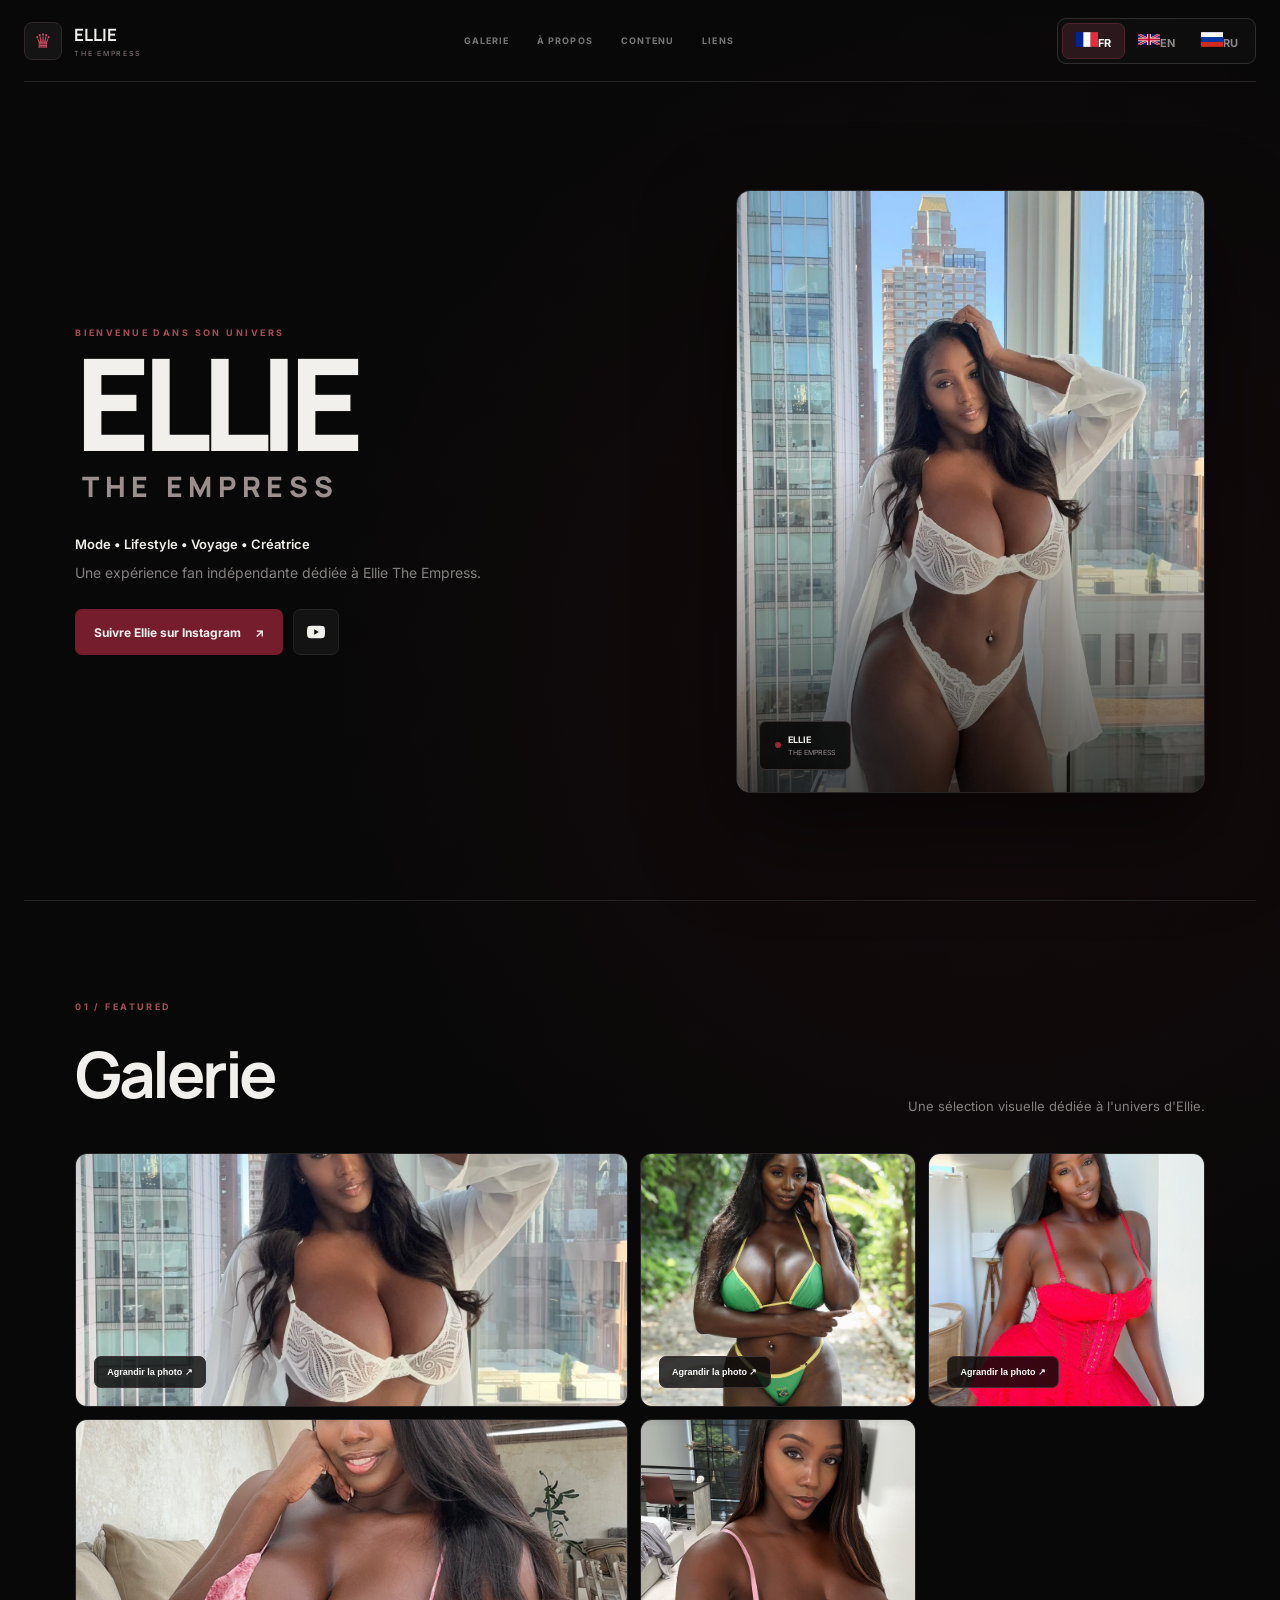
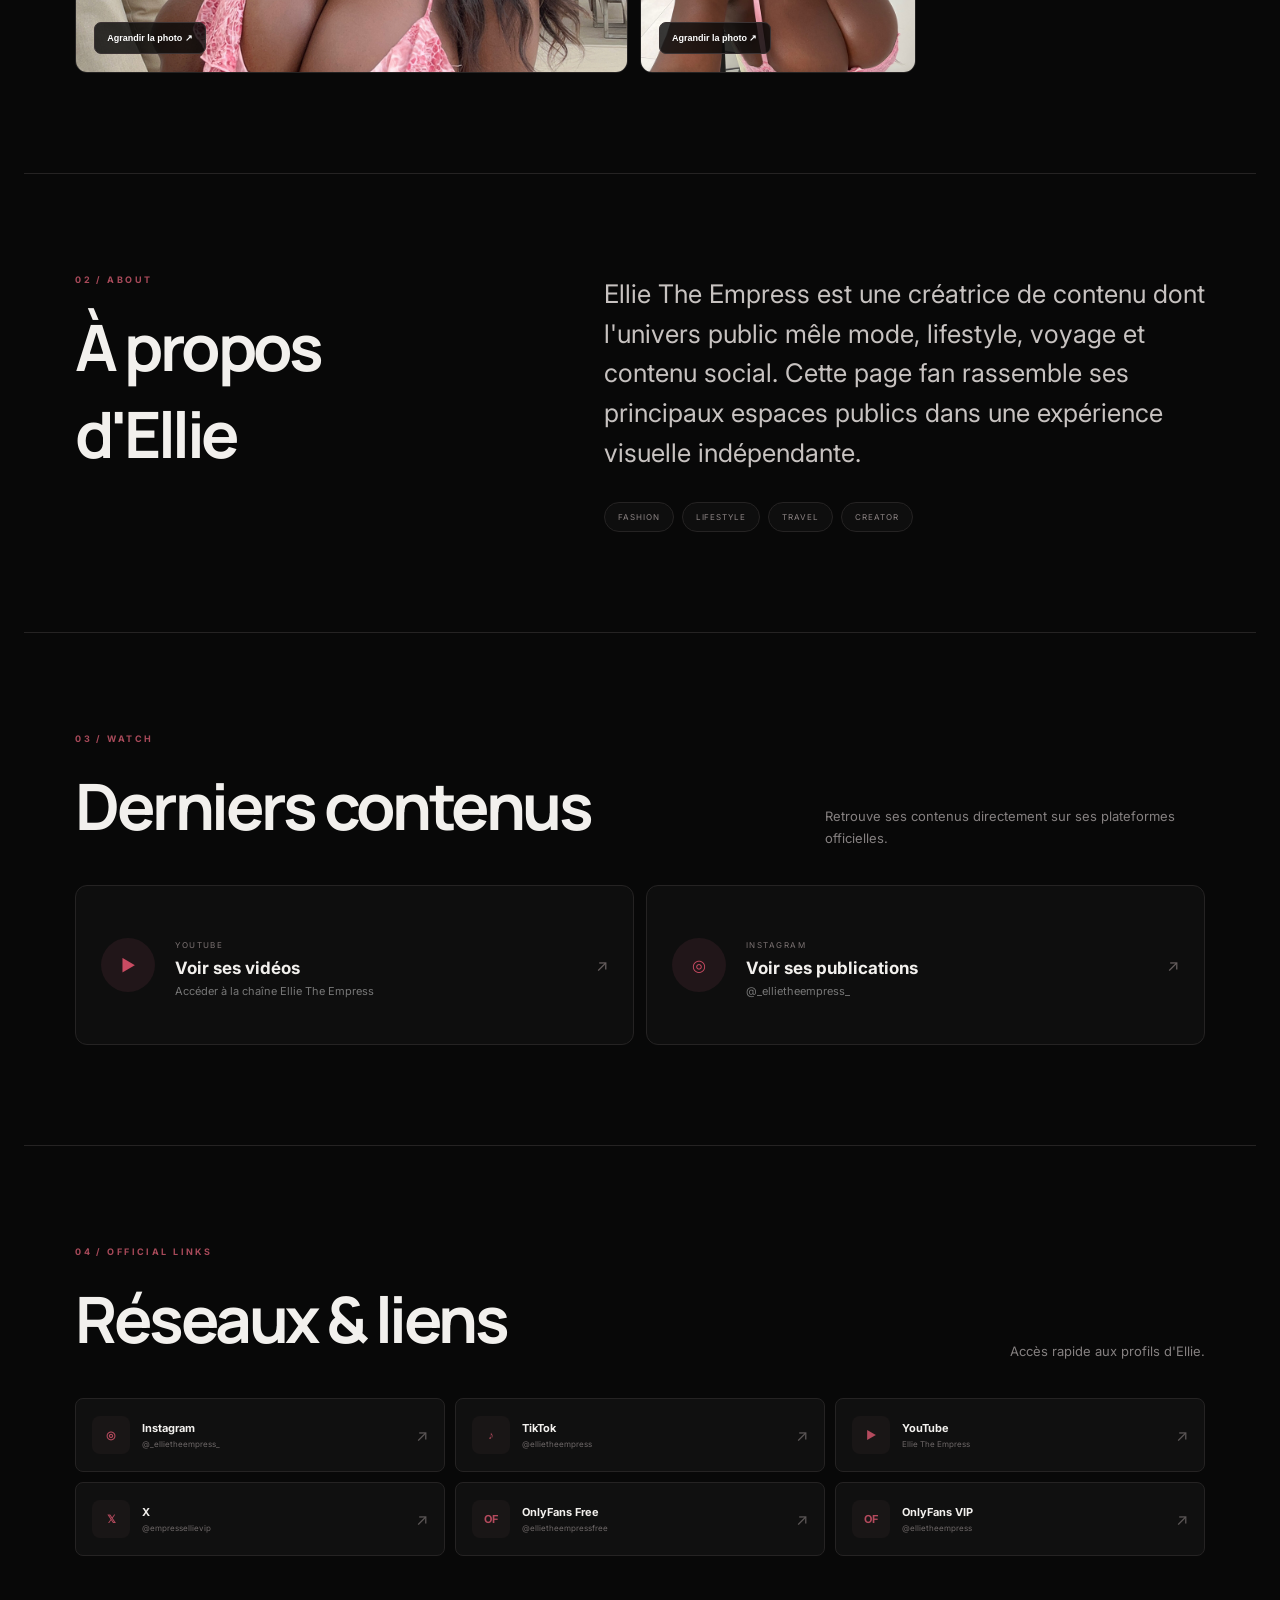
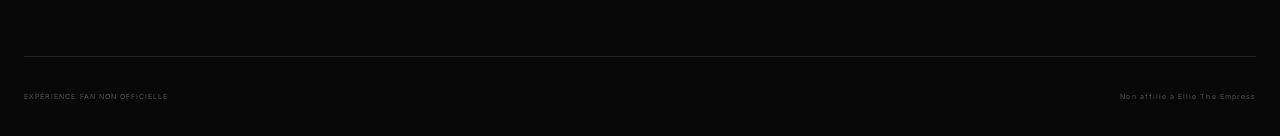
==== commit d6aebb8e: "Fix language flags on Edge with inline SVG" ====
--- a/index.html
+++ b/index.html
@@ -8,7 +8,7 @@
 </head>
 <body>
 <div class="app">
-<header id="home"><a class="brand" href="#home"><i>♛</i><div><b>ELLIE</b><span>THE EMPRESS</span></div></a><nav><a href="#gallery" data-i18n="navGallery">Galerie</a><a href="#about" data-i18n="navAbout">À propos</a><a href="#content" data-i18n="navContent">Contenu</a><a href="#links" data-i18n="navLinks">Liens</a></nav><div class="header-right"><div class="lang-switcher" aria-label="Language"><button type="button" data-lang="fr">🇫🇷 FR</button><button type="button" data-lang="en">🇬🇧 EN</button><button type="button" data-lang="ru">🇷🇺 RU</button></div></div></header>
+<header id="home"><a class="brand" href="#home"><i>♛</i><div><b>ELLIE</b><span>THE EMPRESS</span></div></a><nav><a href="#gallery" data-i18n="navGallery">Galerie</a><a href="#about" data-i18n="navAbout">À propos</a><a href="#content" data-i18n="navContent">Contenu</a><a href="#links" data-i18n="navLinks">Liens</a></nav><div class="header-right"><div class="lang-switcher" aria-label="Language"><button type="button" data-lang="fr" aria-label="Français"><svg width="22" height="15" viewBox="0 0 3 2" aria-hidden="true"><path fill="#002395" d="M0 0h1v2H0z"/><path fill="#fff" d="M1 0h1v2H1z"/><path fill="#ED2939" d="M2 0h1v2H2z"/></svg><span>FR</span></button><button type="button" data-lang="en" aria-label="English"><svg width="22" height="15" viewBox="0 0 60 30" aria-hidden="true"><clipPath id="uk"><path d="M0 0v30h60V0z"/></clipPath><g clip-path="url(#uk)"><path fill="#012169" d="M0 0v30h60V0z"/><path stroke="#fff" stroke-width="6" d="m0 0 60 30m0-30L0 30"/><path stroke="#C8102E" stroke-width="4" d="m0 0 60 30m0-30L0 30"/><path stroke="#fff" stroke-width="10" d="M30 0v30M0 15h60"/><path stroke="#C8102E" stroke-width="6" d="M30 0v30M0 15h60"/></g></svg><span>EN</span></button><button type="button" data-lang="ru" aria-label="Русский"><svg width="22" height="15" viewBox="0 0 3 2" aria-hidden="true"><path fill="#fff" d="M0 0h3v.667H0z"/><path fill="#0039A6" d="M0 .667h3v.666H0z"/><path fill="#D52B1E" d="M0 1.333h3V2H0z"/></svg><span>RU</span></button></div></div></header>
 <main>
 <section class="hero"><div class="copy"><p class="eyebrow" data-i18n="welcome">BIENVENUE DANS SON UNIVERS</p><h1>ELLIE<span>THE EMPRESS</span></h1><p class="bio" data-i18n="bio">Mode • Lifestyle • Voyage • Créatrice</p><p class="desc" data-i18n="desc">Une expérience fan indépendante dédiée à Ellie The Empress.</p><div class="actions"><a class="main-btn" href="https://www.instagram.com/_ellietheempress_/" target="_blank" rel="noopener noreferrer"><span data-i18n="follow">Suivre Ellie sur Instagram</span><b>↗</b></a><a class="icon-btn" href="https://www.youtube.com/@EllieTheEmpress" target="_blank" rel="noopener noreferrer" aria-label="YouTube"><svg viewBox="0 0 24 24"><path fill="currentColor" d="M23.5 6.2a3 3 0 0 0-2.1-2.1C19.5 3.6 12 3.6 12 3.6s-7.5 0-9.4.5A3 3 0 0 0 .5 6.2 31 31 0 0 0 0 12a31 31 0 0 0 .5 5.8 3 3 0 0 0 2.1 2.1c1.9.5 9.4.5 9.4.5s7.5 0 9.4-.5a3 3 0 0 0 2.1-2.1A31 31 0 0 0 24 12a31 31 0 0 0-.5-5.8ZM9.6 15.6V8.4L15.8 12l-6.2 3.6Z"/></svg></a></div></div><div class="portrait"><img class="ellie-photo" src="HE0_HcibAAAp8MD.webp" alt="Ellie The Empress" fetchpriority="high"><div class="photo-shade"></div><div class="badge"><i></i><b>ELLIE</b><span>THE EMPRESS</span></div></div></section>
 <section class="section" id="gallery"><div class="section-head"><div><p class="section-kicker">01 / FEATURED</p><h2 data-i18n="galleryTitle">Galerie</h2></div><p data-i18n="galleryText">Une sélection visuelle dédiée à l'univers d'Ellie.</p></div><div class="gallery-grid"><button class="gallery-main" type="button" data-lightbox="HE0_HcibAAAp8MD.webp"><img src="HE0_HcibAAAp8MD.webp" alt="Ellie The Empress"><span data-i18n="openPhoto">Agrandir la photo ↗</span></button><button class="gallery-main" type="button" data-lightbox="Tezza-3560-683x1024.jpeg"><img src="Tezza-3560-683x1024.jpeg" alt="Ellie The Empress" loading="lazy"><span data-i18n="openPhoto">Agrandir la photo ↗</span></button><button class="gallery-main" type="button" data-lightbox="Capture d’écran 2026-09-21 102200.png"><img src="Capture d’écran 2026-09-21 102200.png" alt="Ellie The Empress" loading="lazy"><span data-i18n="openPhoto">Agrandir la photo ↗</span></button><button class="gallery-main" type="button" data-lightbox="Capture d’écran 2026-09-25 143042.png"><img src="Capture d’écran 2026-09-25 143042.png" alt="Ellie The Empress" loading="lazy"><span data-i18n="openPhoto">Agrandir la photo ↗</span></button><button class="gallery-main" type="button" data-lightbox="Capture d’écran 2026-09-28 134900.png"><img src="Capture d’écran 2026-09-28 134900.png" alt="Ellie The Empress" loading="lazy"><span data-i18n="openPhoto">Agrandir la photo ↗</span></button></div></section>
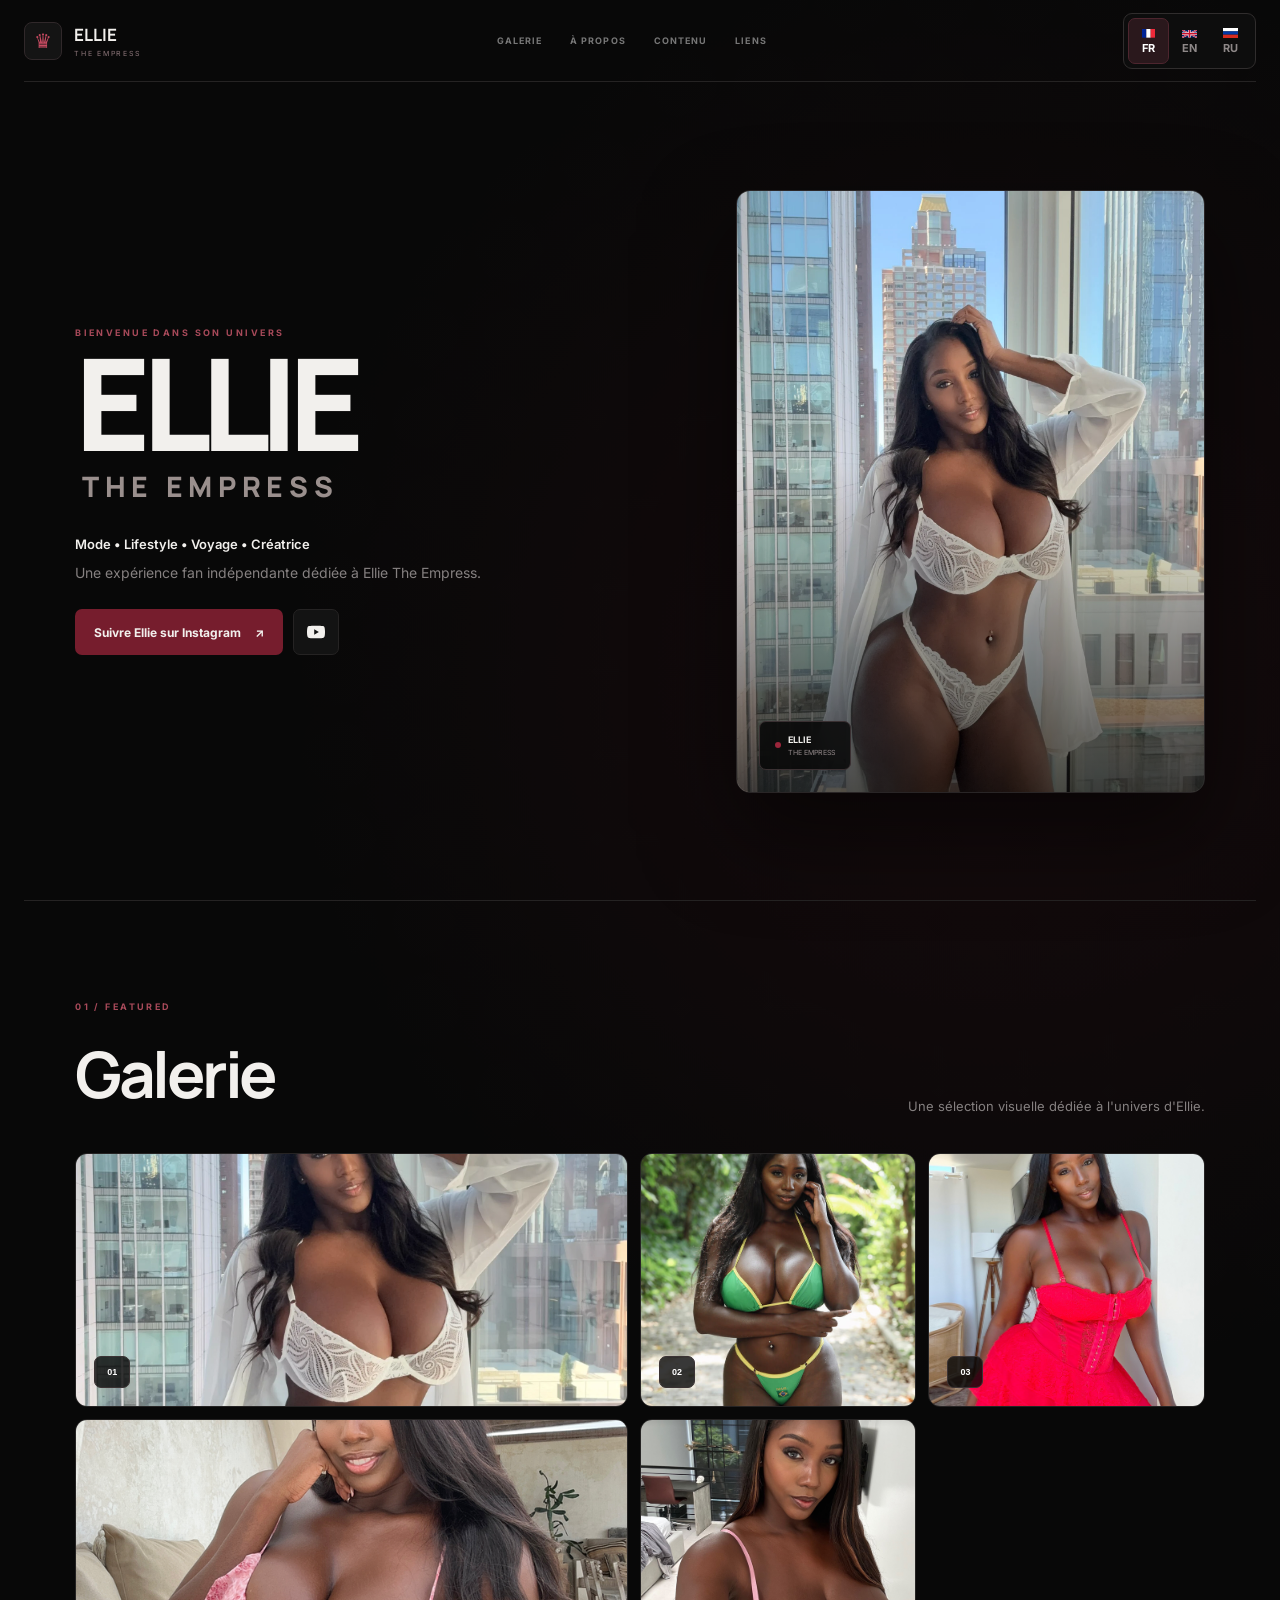
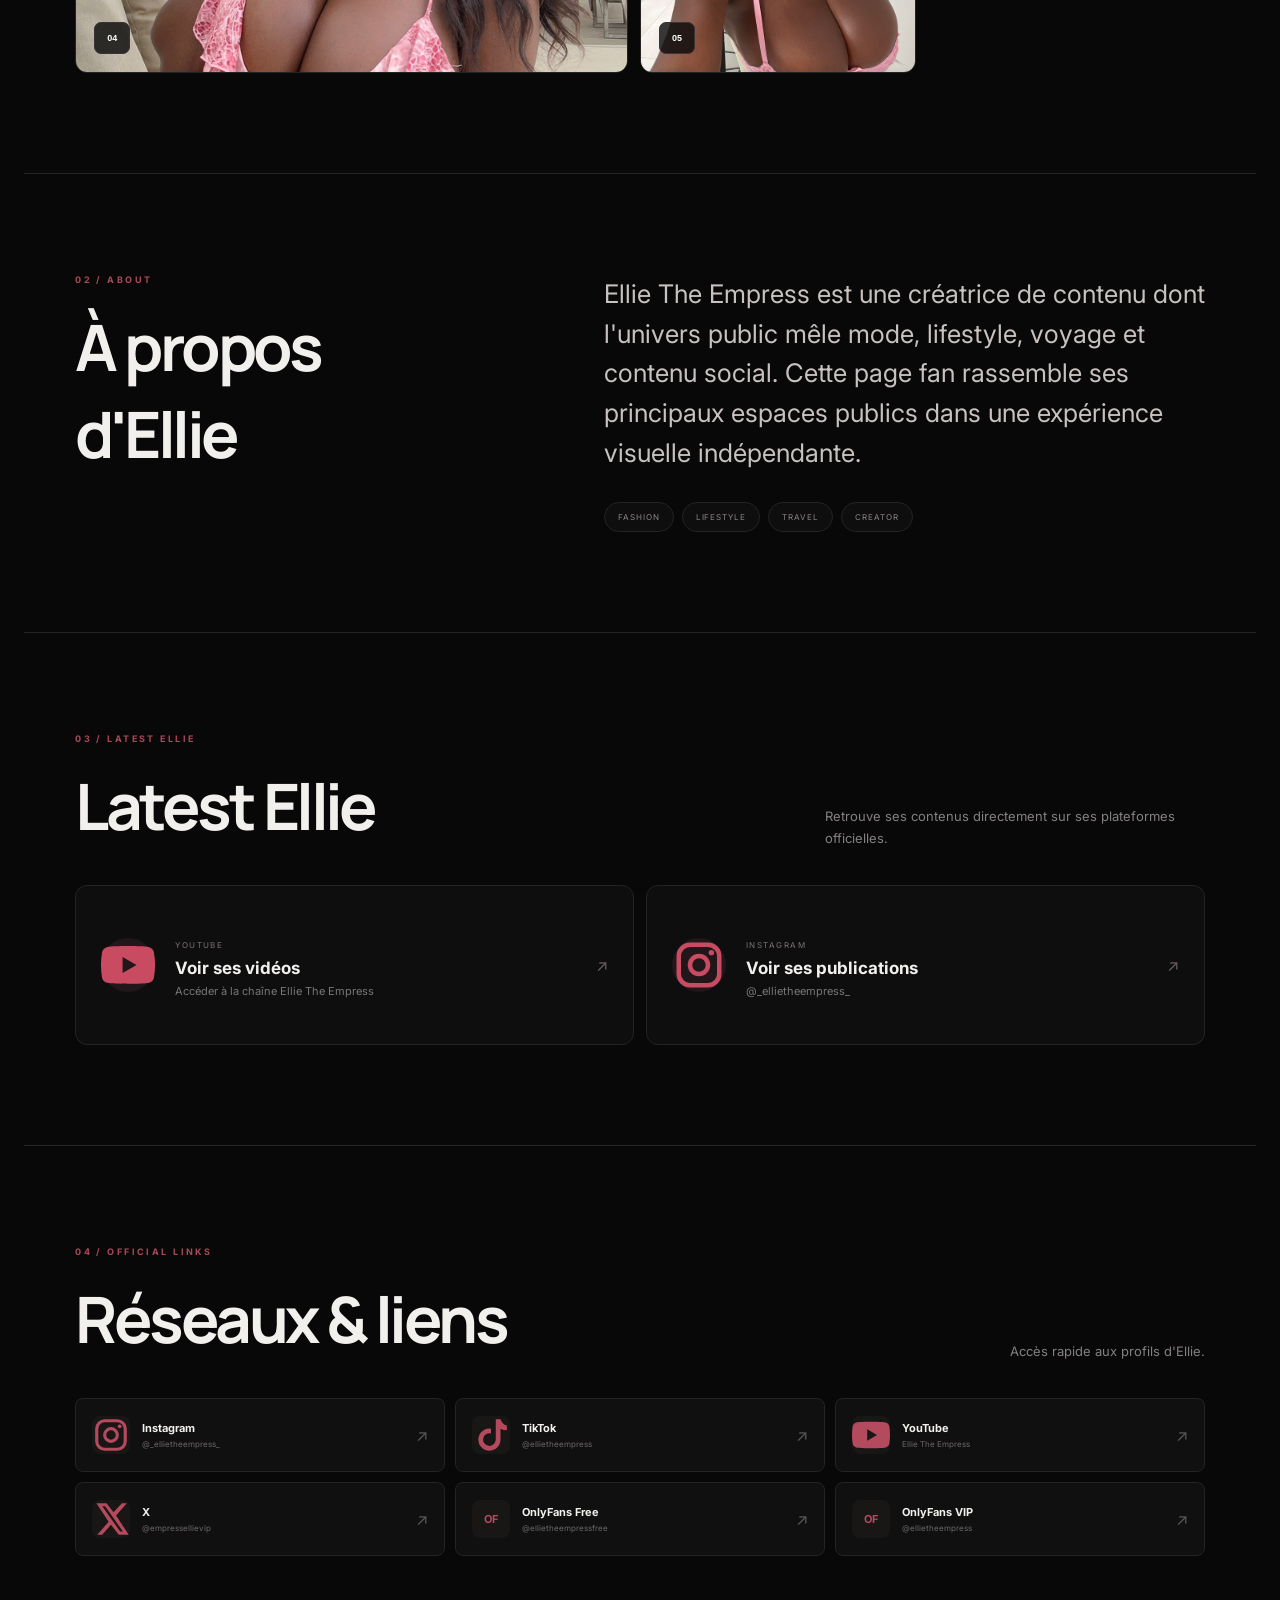
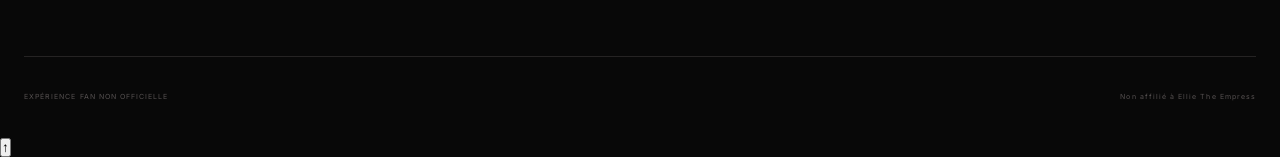
==== commit 92f7f94b: "Upgrade gallery navigation header social icons and interactions" ====
--- a/index.html
+++ b/index.html
@@ -1,24 +1,9 @@
-<!doctype html>
-<html lang="fr">
-<head>
-<meta charset="utf-8"><meta name="viewport" content="width=device-width,initial-scale=1">
-<meta name="theme-color" content="#080808"><title>Ellie The Empress</title>
-<meta name="description" content="Unofficial Ellie The Empress fan experience.">
-<link rel="stylesheet" href="assets/css/style.css">
-</head>
-<body>
-<div class="app">
-<header id="home"><a class="brand" href="#home"><i>♛</i><div><b>ELLIE</b><span>THE EMPRESS</span></div></a><nav><a href="#gallery" data-i18n="navGallery">Galerie</a><a href="#about" data-i18n="navAbout">À propos</a><a href="#content" data-i18n="navContent">Contenu</a><a href="#links" data-i18n="navLinks">Liens</a></nav><div class="header-right"><div class="lang-switcher" aria-label="Language"><button type="button" data-lang="fr" aria-label="Français"><svg width="22" height="15" viewBox="0 0 3 2" aria-hidden="true"><path fill="#002395" d="M0 0h1v2H0z"/><path fill="#fff" d="M1 0h1v2H1z"/><path fill="#ED2939" d="M2 0h1v2H2z"/></svg><span>FR</span></button><button type="button" data-lang="en" aria-label="English"><svg width="22" height="15" viewBox="0 0 60 30" aria-hidden="true"><clipPath id="uk"><path d="M0 0v30h60V0z"/></clipPath><g clip-path="url(#uk)"><path fill="#012169" d="M0 0v30h60V0z"/><path stroke="#fff" stroke-width="6" d="m0 0 60 30m0-30L0 30"/><path stroke="#C8102E" stroke-width="4" d="m0 0 60 30m0-30L0 30"/><path stroke="#fff" stroke-width="10" d="M30 0v30M0 15h60"/><path stroke="#C8102E" stroke-width="6" d="M30 0v30M0 15h60"/></g></svg><span>EN</span></button><button type="button" data-lang="ru" aria-label="Русский"><svg width="22" height="15" viewBox="0 0 3 2" aria-hidden="true"><path fill="#fff" d="M0 0h3v.667H0z"/><path fill="#0039A6" d="M0 .667h3v.666H0z"/><path fill="#D52B1E" d="M0 1.333h3V2H0z"/></svg><span>RU</span></button></div></div></header>
-<main>
-<section class="hero"><div class="copy"><p class="eyebrow" data-i18n="welcome">BIENVENUE DANS SON UNIVERS</p><h1>ELLIE<span>THE EMPRESS</span></h1><p class="bio" data-i18n="bio">Mode • Lifestyle • Voyage • Créatrice</p><p class="desc" data-i18n="desc">Une expérience fan indépendante dédiée à Ellie The Empress.</p><div class="actions"><a class="main-btn" href="https://www.instagram.com/_ellietheempress_/" target="_blank" rel="noopener noreferrer"><span data-i18n="follow">Suivre Ellie sur Instagram</span><b>↗</b></a><a class="icon-btn" href="https://www.youtube.com/@EllieTheEmpress" target="_blank" rel="noopener noreferrer" aria-label="YouTube"><svg viewBox="0 0 24 24"><path fill="currentColor" d="M23.5 6.2a3 3 0 0 0-2.1-2.1C19.5 3.6 12 3.6 12 3.6s-7.5 0-9.4.5A3 3 0 0 0 .5 6.2 31 31 0 0 0 0 12a31 31 0 0 0 .5 5.8 3 3 0 0 0 2.1 2.1c1.9.5 9.4.5 9.4.5s7.5 0 9.4-.5a3 3 0 0 0 2.1-2.1A31 31 0 0 0 24 12a31 31 0 0 0-.5-5.8ZM9.6 15.6V8.4L15.8 12l-6.2 3.6Z"/></svg></a></div></div><div class="portrait"><img class="ellie-photo" src="HE0_HcibAAAp8MD.webp" alt="Ellie The Empress" fetchpriority="high"><div class="photo-shade"></div><div class="badge"><i></i><b>ELLIE</b><span>THE EMPRESS</span></div></div></section>
-<section class="section" id="gallery"><div class="section-head"><div><p class="section-kicker">01 / FEATURED</p><h2 data-i18n="galleryTitle">Galerie</h2></div><p data-i18n="galleryText">Une sélection visuelle dédiée à l'univers d'Ellie.</p></div><div class="gallery-grid"><button class="gallery-main" type="button" data-lightbox="HE0_HcibAAAp8MD.webp"><img src="HE0_HcibAAAp8MD.webp" alt="Ellie The Empress"><span data-i18n="openPhoto">Agrandir la photo ↗</span></button><button class="gallery-main" type="button" data-lightbox="Tezza-3560-683x1024.jpeg"><img src="Tezza-3560-683x1024.jpeg" alt="Ellie The Empress" loading="lazy"><span data-i18n="openPhoto">Agrandir la photo ↗</span></button><button class="gallery-main" type="button" data-lightbox="Capture d’écran 2026-09-21 102200.png"><img src="Capture d’écran 2026-09-21 102200.png" alt="Ellie The Empress" loading="lazy"><span data-i18n="openPhoto">Agrandir la photo ↗</span></button><button class="gallery-main" type="button" data-lightbox="Capture d’écran 2026-09-25 143042.png"><img src="Capture d’écran 2026-09-25 143042.png" alt="Ellie The Empress" loading="lazy"><span data-i18n="openPhoto">Agrandir la photo ↗</span></button><button class="gallery-main" type="button" data-lightbox="Capture d’écran 2026-09-28 134900.png"><img src="Capture d’écran 2026-09-28 134900.png" alt="Ellie The Empress" loading="lazy"><span data-i18n="openPhoto">Agrandir la photo ↗</span></button></div></section>
-<section class="section about" id="about"><div><p class="section-kicker">02 / ABOUT</p><h2 data-i18n="aboutTitle">À propos d'Ellie</h2></div><div class="about-copy"><p data-i18n="aboutText">Ellie The Empress est une créatrice de contenu dont l'univers public mêle mode, lifestyle, voyage et contenu social. Cette page fan rassemble ses principaux espaces publics dans une expérience visuelle indépendante.</p><div class="tags"><span>FASHION</span><span>LIFESTYLE</span><span>TRAVEL</span><span>CREATOR</span></div></div></section>
-<section class="section" id="content"><div class="section-head"><div><p class="section-kicker">03 / WATCH</p><h2 data-i18n="contentTitle">Derniers contenus</h2></div><p data-i18n="contentText">Retrouve ses contenus directement sur ses plateformes officielles.</p></div><div class="content-cards"><a href="https://www.youtube.com/@EllieTheEmpress" target="_blank" rel="noopener noreferrer"><span class="content-icon">▶</span><div><small>YOUTUBE</small><h3 data-i18n="youtubeTitle">Voir ses vidéos</h3><p data-i18n="youtubeText">Accéder à la chaîne Ellie The Empress</p></div><i>↗</i></a><a href="https://www.instagram.com/_ellietheempress_/" target="_blank" rel="noopener noreferrer"><span class="content-icon">◎</span><div><small>INSTAGRAM</small><h3 data-i18n="instagramTitle">Voir ses publications</h3><p>@_ellietheempress_</p></div><i>↗</i></a></div></section>
-<section class="section" id="links"><div class="section-head"><div><p class="section-kicker">04 / OFFICIAL LINKS</p><h2 data-i18n="linksTitle">Réseaux & liens</h2></div><p data-i18n="linksText">Accès rapide aux profils d'Ellie.</p></div><div class="socials"><a href="https://www.instagram.com/_ellietheempress_/" target="_blank" rel="noopener noreferrer"><b class="social-icon">◎</b><span>Instagram<small>@_ellietheempress_</small></span><i>↗</i></a><a href="https://www.tiktok.com/@ellietheempress" target="_blank" rel="noopener noreferrer"><b class="social-icon">♪</b><span>TikTok<small>@ellietheempress</small></span><i>↗</i></a><a href="https://www.youtube.com/@EllieTheEmpress" target="_blank" rel="noopener noreferrer"><b class="social-icon">▶</b><span>YouTube<small>Ellie The Empress</small></span><i>↗</i></a><a href="https://x.com/empressellievip" target="_blank" rel="noopener noreferrer"><b class="social-icon">𝕏</b><span>X<small>@empressellievip</small></span><i>↗</i></a><a href="https://onlyfans.com/ellietheempressfree" target="_blank" rel="noopener noreferrer"><b class="social-icon">OF</b><span>OnlyFans Free<small>@ellietheempressfree</small></span><i>↗</i></a><a href="https://onlyfans.com/ellietheempress" target="_blank" rel="noopener noreferrer"><b class="social-icon">OF</b><span>OnlyFans VIP<small>@ellietheempress</small></span><i>↗</i></a></div></section>
-</main><footer><span data-i18n="footerFan">EXPÉRIENCE FAN NON OFFICIELLE</span><span data-i18n="footerLegal">Non affilié à Ellie The Empress</span></footer></div>
-<div class="lightbox" id="lightbox" aria-hidden="true"><button type="button" aria-label="Close">×</button><img src="" alt="Ellie The Empress"></div>
-<script>
-const translations={fr:{navGallery:'Galerie',navAbout:'À propos',navContent:'Contenu',navLinks:'Liens',welcome:'BIENVENUE DANS SON UNIVERS',bio:'Mode • Lifestyle • Voyage • Créatrice',desc:'Une expérience fan indépendante dédiée à Ellie The Empress.',follow:'Suivre Ellie sur Instagram',galleryTitle:'Galerie',galleryText:"Une sélection visuelle dédiée à l'univers d'Ellie.",openPhoto:'Agrandir la photo ↗',aboutTitle:"À propos d'Ellie",aboutText:"Ellie The Empress est une créatrice de contenu dont l'univers public mêle mode, lifestyle, voyage et contenu social. Cette page fan rassemble ses principaux espaces publics dans une expérience visuelle indépendante.",contentTitle:'Derniers contenus',contentText:'Retrouve ses contenus directement sur ses plateformes officielles.',youtubeTitle:'Voir ses vidéos',youtubeText:'Accéder à la chaîne Ellie The Empress',instagramTitle:'Voir ses publications',linksTitle:'Réseaux & liens',linksText:"Accès rapide aux profils d'Ellie.",footerFan:'EXPÉRIENCE FAN NON OFFICIELLE',footerLegal:'Non affilié à Ellie The Empress'},en:{navGallery:'Gallery',navAbout:'About',navContent:'Content',navLinks:'Links',welcome:'WELCOME TO HER WORLD',bio:'Fashion • Lifestyle • Travel • Creator',desc:'An independent fan experience dedicated to Ellie The Empress.',follow:'Follow Ellie on Instagram',galleryTitle:'Gallery',galleryText:"A visual selection dedicated to Ellie's world.",openPhoto:'Open photo ↗',aboutTitle:'About Ellie',aboutText:"Ellie The Empress is a content creator whose public world blends fashion, lifestyle, travel and social content. This fan page brings together her main public spaces in an independent visual experience.",contentTitle:'Latest content',contentText:'Find her content directly on her official platforms.',youtubeTitle:'Watch her videos',youtubeText:'Open the Ellie The Empress channel',instagramTitle:'See her posts',linksTitle:'Socials & links',linksText:"Quick access to Ellie's profiles.",footerFan:'UNOFFICIAL FAN EXPERIENCE',footerLegal:'Not affiliated with Ellie The Empress'},ru:{navGallery:'Галерея',navAbout:'Об Элли',navContent:'Контент',navLinks:'Ссылки',welcome:'ДОБРО ПОЖАЛОВАТЬ В ЕЁ МИР',bio:'Мода • Лайфстайл • Путешествия • Автор контента',desc:'Независимый фан-сайт, посвящённый Ellie The Empress.',follow:'Подписаться на Ellie в Instagram',galleryTitle:'Галерея',galleryText:'Визуальная подборка, посвящённая миру Элли.',openPhoto:'Открыть фото ↗',aboutTitle:'Об Элли',aboutText:'Ellie The Empress — создатель контента, чей публичный образ объединяет моду, лайфстайл, путешествия и социальные сети. Эта независимая фан-страница объединяет её основные публичные площадки.',contentTitle:'Последний контент',contentText:'Смотрите её контент на официальных платформах.',youtubeTitle:'Смотреть видео',youtubeText:'Открыть канал Ellie The Empress',instagramTitle:'Смотреть публикации',linksTitle:'Соцсети и ссылки',linksText:'Быстрый доступ к профилям Элли.',footerFan:'НЕОФИЦИАЛЬНЫЙ ФАН-САЙТ',footerLegal:'Не связан с Ellie The Empress'}};
-function setLanguage(lang){if(!translations[lang])lang='fr';document.documentElement.lang=lang;document.querySelectorAll('[data-i18n]').forEach(el=>{const v=translations[lang][el.dataset.i18n];if(v)el.textContent=v});document.querySelectorAll('[data-lang]').forEach(b=>b.classList.toggle('active',b.dataset.lang===lang));try{localStorage.setItem('ellie-language',lang)}catch(e){}}document.querySelectorAll('[data-lang]').forEach(b=>b.addEventListener('click',()=>setLanguage(b.dataset.lang)));let saved='fr';try{saved=localStorage.getItem('ellie-language')||'fr'}catch(e){}setLanguage(saved);
-const lb=document.getElementById('lightbox'),lbImg=lb.querySelector('img');document.querySelectorAll('[data-lightbox]').forEach(b=>b.addEventListener('click',()=>{lbImg.src=b.dataset.lightbox;lb.classList.add('open');lb.setAttribute('aria-hidden','false')}));function closeLb(){lb.classList.remove('open');lb.setAttribute('aria-hidden','true');lbImg.src=''}lb.querySelector('button').addEventListener('click',closeLb);lb.addEventListener('click',e=>{if(e.target===lb)closeLb()});document.addEventListener('keydown',e=>{if(e.key==='Escape')closeLb()});
-</script></body></html>+<!doctype html><html lang="fr"><head><meta charset="utf-8"><meta name="viewport" content="width=device-width,initial-scale=1"><meta name="theme-color" content="#080808"><meta property="og:title" content="Ellie The Empress"><meta property="og:description" content="Unofficial Ellie The Empress fan experience."><meta property="og:image" content="HE0_HcibAAAp8MD.webp"><meta property="og:type" content="website"><meta name="twitter:card" content="summary_large_image"><title>Ellie The Empress</title><meta name="description" content="Unofficial Ellie The Empress fan experience."><link rel="icon" href="HE0_HcibAAAp8MD.webp"><link rel="stylesheet" href="assets/css/style.css"></head><body><div class="app">
+<header id="home"><a class="brand" href="#home"><i>♛</i><div><b>ELLIE</b><span>THE EMPRESS</span></div></a><nav><a href="#gallery" data-i18n="navGallery">Galerie</a><a href="#about" data-i18n="navAbout">À propos</a><a href="#content" data-i18n="navContent">Contenu</a><a href="#links" data-i18n="navLinks">Liens</a></nav><div class="header-right"><div class="lang-switcher"><button data-lang="fr" aria-label="Français"><svg viewBox="0 0 3 2"><path fill="#002395" d="M0 0h1v2H0z"/><path fill="#fff" d="M1 0h1v2H1z"/><path fill="#ED2939" d="M2 0h1v2H2z"/></svg>FR</button><button data-lang="en" aria-label="English"><svg viewBox="0 0 60 30"><path fill="#012169" d="M0 0h60v30H0z"/><path stroke="#fff" stroke-width="6" d="m0 0 60 30m0-30L0 30"/><path stroke="#C8102E" stroke-width="4" d="m0 0 60 30m0-30L0 30"/><path stroke="#fff" stroke-width="10" d="M30 0v30M0 15h60"/><path stroke="#C8102E" stroke-width="6" d="M30 0v30M0 15h60"/></svg>EN</button><button data-lang="ru" aria-label="Русский"><svg viewBox="0 0 3 2"><path fill="#fff" d="M0 0h3v.667H0z"/><path fill="#0039A6" d="M0 .667h3v.666H0z"/><path fill="#D52B1E" d="M0 1.333h3V2H0z"/></svg>RU</button></div></div></header>
+<main><section class="hero reveal"><div class="copy"><p class="eyebrow" data-i18n="welcome">BIENVENUE DANS SON UNIVERS</p><h1>ELLIE<span>THE EMPRESS</span></h1><p class="bio" data-i18n="bio">Mode • Lifestyle • Voyage • Créatrice</p><p class="desc" data-i18n="desc">Une expérience fan indépendante dédiée à Ellie The Empress.</p><div class="actions"><a class="main-btn" href="https://www.instagram.com/_ellietheempress_/" target="_blank" rel="noopener noreferrer"><span data-i18n="follow">Suivre Ellie sur Instagram</span><b>↗</b></a><a class="icon-btn" href="https://www.youtube.com/@EllieTheEmpress" target="_blank" rel="noopener noreferrer" aria-label="YouTube"><svg viewBox="0 0 24 24"><path fill="currentColor" d="M23.5 6.2a3 3 0 0 0-2.1-2.1C19.5 3.6 12 3.6 12 3.6s-7.5 0-9.4.5A3 3 0 0 0 .5 6.2 31 31 0 0 0 0 12a31 31 0 0 0 .5 5.8 3 3 0 0 0 2.1 2.1c1.9.5 9.4.5 9.4.5s7.5 0 9.4-.5a3 3 0 0 0 2.1-2.1A31 31 0 0 0 24 12a31 31 0 0 0-.5-5.8ZM9.6 15.6V8.4L15.8 12l-6.2 3.6Z"/></svg></a></div></div><div class="portrait"><img class="ellie-photo" src="HE0_HcibAAAp8MD.webp" alt="Ellie The Empress" fetchpriority="high"><div class="photo-shade"></div><div class="badge"><i></i><b>ELLIE</b><span>THE EMPRESS</span></div></div></section>
+<section class="section reveal" id="gallery"><div class="section-head"><div><p class="section-kicker">01 / FEATURED</p><h2 data-i18n="galleryTitle">Galerie</h2></div><p data-i18n="galleryText">Une sélection visuelle dédiée à l'univers d'Ellie.</p></div><div class="gallery-grid"><button class="gallery-main" data-lightbox="HE0_HcibAAAp8MD.webp"><img src="HE0_HcibAAAp8MD.webp" alt="Ellie The Empress"><span>01</span></button><button class="gallery-main" data-lightbox="Tezza-3560-683x1024.jpeg"><img src="Tezza-3560-683x1024.jpeg" alt="Ellie The Empress" loading="lazy"><span>02</span></button><button class="gallery-main" data-lightbox="Capture d’écran 2026-09-21 102200.png"><img src="Capture d’écran 2026-09-21 102200.png" alt="Ellie The Empress" loading="lazy"><span>03</span></button><button class="gallery-main" data-lightbox="Capture d’écran 2026-09-25 143042.png"><img src="Capture d’écran 2026-09-25 143042.png" alt="Ellie The Empress" loading="lazy"><span>04</span></button><button class="gallery-main" data-lightbox="Capture d’écran 2026-09-28 134900.png"><img src="Capture d’écran 2026-09-28 134900.png" alt="Ellie The Empress" loading="lazy"><span>05</span></button></div></section>
+<section class="section about reveal" id="about"><div><p class="section-kicker">02 / ABOUT</p><h2 data-i18n="aboutTitle">À propos d'Ellie</h2></div><div class="about-copy"><p data-i18n="aboutText">Ellie The Empress est une créatrice de contenu dont l'univers public mêle mode, lifestyle, voyage et contenu social. Cette page fan rassemble ses principaux espaces publics dans une expérience visuelle indépendante.</p><div class="tags"><span>FASHION</span><span>LIFESTYLE</span><span>TRAVEL</span><span>CREATOR</span></div></div></section>
+<section class="section reveal" id="content"><div class="section-head"><div><p class="section-kicker">03 / LATEST ELLIE</p><h2 data-i18n="contentTitle">Derniers contenus</h2></div><p data-i18n="contentText">Retrouve ses contenus directement sur ses plateformes officielles.</p></div><div class="content-cards"><a href="https://www.youtube.com/@EllieTheEmpress" target="_blank" rel="noopener noreferrer"><span class="content-icon"><svg viewBox="0 0 24 24"><path fill="currentColor" d="M23.5 6.2a3 3 0 0 0-2.1-2.1C19.5 3.6 12 3.6 12 3.6s-7.5 0-9.4.5A3 3 0 0 0 .5 6.2A31 31 0 0 0 0 12a31 31 0 0 0 .5 5.8 3 3 0 0 0 2.1 2.1c1.9.5 9.4.5 9.4.5s7.5 0 9.4-.5a3 3 0 0 0 2.1-2.1A31 31 0 0 0 24 12a31 31 0 0 0-.5-5.8ZM9.6 15.6V8.4L15.8 12l-6.2 3.6Z"/></svg></span><div><small>YOUTUBE</small><h3 data-i18n="youtubeTitle">Voir ses vidéos</h3><p data-i18n="youtubeText">Accéder à la chaîne Ellie The Empress</p></div><i>↗</i></a><a href="https://www.instagram.com/_ellietheempress_/" target="_blank" rel="noopener noreferrer"><span class="content-icon"><svg viewBox="0 0 24 24"><rect x="3" y="3" width="18" height="18" rx="5" fill="none" stroke="currentColor" stroke-width="2"/><circle cx="12" cy="12" r="4" fill="none" stroke="currentColor" stroke-width="2"/><circle cx="17.5" cy="6.5" r="1.2" fill="currentColor"/></svg></span><div><small>INSTAGRAM</small><h3 data-i18n="instagramTitle">Voir ses publications</h3><p>@_ellietheempress_</p></div><i>↗</i></a></div></section>
+<section class="section reveal" id="links"><div class="section-head"><div><p class="section-kicker">04 / OFFICIAL LINKS</p><h2 data-i18n="linksTitle">Réseaux & liens</h2></div><p data-i18n="linksText">Accès rapide aux profils d'Ellie.</p></div><div class="socials"><a href="https://www.instagram.com/_ellietheempress_/" target="_blank"><b class="social-icon"><svg viewBox="0 0 24 24"><rect x="3" y="3" width="18" height="18" rx="5" fill="none" stroke="currentColor" stroke-width="2"/><circle cx="12" cy="12" r="4" fill="none" stroke="currentColor" stroke-width="2"/><circle cx="17.5" cy="6.5" r="1.2" fill="currentColor"/></svg></b><span>Instagram<small>@_ellietheempress_</small></span><i>↗</i></a><a href="https://www.tiktok.com/@ellietheempress" target="_blank"><b class="social-icon"><svg viewBox="0 0 24 24"><path fill="currentColor" d="M15 2h3a6 6 0 0 0 4 4v3a9 9 0 0 1-4-1v7a7 7 0 1 1-6-7v3a4 4 0 1 0 3 4V2Z"/></svg></b><span>TikTok<small>@ellietheempress</small></span><i>↗</i></a><a href="https://www.youtube.com/@EllieTheEmpress" target="_blank"><b class="social-icon"><svg viewBox="0 0 24 24"><path fill="currentColor" d="M23.5 6.2a3 3 0 0 0-2.1-2.1C19.5 3.6 12 3.6 12 3.6s-7.5 0-9.4.5A3 3 0 0 0 .5 6.2A31 31 0 0 0 0 12a31 31 0 0 0 .5 5.8 3 3 0 0 0 2.1 2.1c1.9.5 9.4.5 9.4.5s7.5 0 9.4-.5a3 3 0 0 0 2.1-2.1A31 31 0 0 0 24 12a31 31 0 0 0-.5-5.8ZM9.6 15.6V8.4L15.8 12l-6.2 3.6Z"/></svg></b><span>YouTube<small>Ellie The Empress</small></span><i>↗</i></a><a href="https://x.com/empressellievip" target="_blank"><b class="social-icon"><svg viewBox="0 0 24 24"><path fill="currentColor" d="M18.9 2H22l-6.8 7.8L23.2 22h-6.3l-4.9-6.4L6.4 22H3.3l7.2-8.2L2.8 2h6.4l4.4 5.8L18.9 2Zm-1.1 17.9h1.7L8.3 4H6.5l11.3 15.9Z"/></svg></b><span>X<small>@empressellievip</small></span><i>↗</i></a><a href="https://onlyfans.com/ellietheempressfree" target="_blank"><b class="social-icon of">OF</b><span>OnlyFans Free<small>@ellietheempressfree</small></span><i>↗</i></a><a href="https://onlyfans.com/ellietheempress" target="_blank"><b class="social-icon of">OF</b><span>OnlyFans VIP<small>@ellietheempress</small></span><i>↗</i></a></div></section></main><footer><span data-i18n="footerFan">EXPÉRIENCE FAN NON OFFICIELLE</span><span data-i18n="footerLegal">Non affilié à Ellie The Empress</span></footer></div>
+<button id="toTop" aria-label="Back to top">↑</button><div class="lightbox" id="lightbox" aria-hidden="true"><button class="lb-close" aria-label="Close">×</button><button class="lb-prev" aria-label="Previous">‹</button><img src="" alt="Ellie The Empress"><button class="lb-next" aria-label="Next">›</button><div class="lb-count"></div></div>
+<script>const translations={fr:{navGallery:'Galerie',navAbout:'À propos',navContent:'Contenu',navLinks:'Liens',welcome:'BIENVENUE DANS SON UNIVERS',bio:'Mode • Lifestyle • Voyage • Créatrice',desc:'Une expérience fan indépendante dédiée à Ellie The Empress.',follow:'Suivre Ellie sur Instagram',galleryTitle:'Galerie',galleryText:"Une sélection visuelle dédiée à l'univers d'Ellie.",aboutTitle:"À propos d'Ellie",aboutText:"Ellie The Empress est une créatrice de contenu dont l'univers public mêle mode, lifestyle, voyage et contenu social. Cette page fan rassemble ses principaux espaces publics dans une expérience visuelle indépendante.",contentTitle:'Latest Ellie',contentText:'Retrouve ses contenus directement sur ses plateformes officielles.',youtubeTitle:'Voir ses vidéos',youtubeText:'Accéder à la chaîne Ellie The Empress',instagramTitle:'Voir ses publications',linksTitle:'Réseaux & liens',linksText:"Accès rapide aux profils d'Ellie.",footerFan:'EXPÉRIENCE FAN NON OFFICIELLE',footerLegal:'Non affilié à Ellie The Empress'},en:{navGallery:'Gallery',navAbout:'About',navContent:'Content',navLinks:'Links',welcome:'WELCOME TO HER WORLD',bio:'Fashion • Lifestyle • Travel • Creator',desc:'An independent fan experience dedicated to Ellie The Empress.',follow:'Follow Ellie on Instagram',galleryTitle:'Gallery',galleryText:"A visual selection dedicated to Ellie's world.",aboutTitle:'About Ellie',aboutText:"Ellie The Empress is a content creator whose public world blends fashion, lifestyle, travel and social content. This fan page brings together her main public spaces in an independent visual experience.",contentTitle:'Latest Ellie',contentText:'Find her content directly on her official platforms.',youtubeTitle:'Watch her videos',youtubeText:'Open the Ellie The Empress channel',instagramTitle:'See her posts',linksTitle:'Socials & links',linksText:"Quick access to Ellie's profiles.",footerFan:'UNOFFICIAL FAN EXPERIENCE',footerLegal:'Not affiliated with Ellie The Empress'},ru:{navGallery:'Галерея',navAbout:'Об Элли',navContent:'Контент',navLinks:'Ссылки',welcome:'ДОБРО ПОЖАЛОВАТЬ В ЕЁ МИР',bio:'Мода • Лайфстайл • Путешествия • Автор контента',desc:'Независимый фан-сайт, посвящённый Ellie The Empress.',follow:'Подписаться на Ellie в Instagram',galleryTitle:'Галерея',galleryText:'Визуальная подборка, посвящённая миру Элли.',aboutTitle:'Об Элли',aboutText:'Ellie The Empress — создатель контента, чей публичный образ объединяет моду, лайфстайл, путешествия и социальные сети.',contentTitle:'Latest Ellie',contentText:'Смотрите её контент на официальных платформах.',youtubeTitle:'Смотреть видео',youtubeText:'Открыть канал Ellie The Empress',instagramTitle:'Смотреть публикации',linksTitle:'Соцсети и ссылки',linksText:'Быстрый доступ к профилям Элли.',footerFan:'НЕОФИЦИАЛЬНЫЙ ФАН-САЙТ',footerLegal:'Не связан с Ellie The Empress'}};function setLanguage(l){if(!translations[l])l='fr';document.documentElement.lang=l;document.querySelectorAll('[data-i18n]').forEach(e=>{let v=translations[l][e.dataset.i18n];if(v)e.textContent=v});document.querySelectorAll('[data-lang]').forEach(b=>b.classList.toggle('active',b.dataset.lang===l));try{localStorage.setItem('ellie-language',l)}catch(e){}}document.querySelectorAll('[data-lang]').forEach(b=>b.onclick=()=>setLanguage(b.dataset.lang));let saved='fr';try{saved=localStorage.getItem('ellie-language')||'fr'}catch(e){}setLanguage(saved);const items=[...document.querySelectorAll('[data-lightbox]')],lb=document.getElementById('lightbox'),lbImg=lb.querySelector('img'),count=lb.querySelector('.lb-count');let idx=0;function show(i){idx=(i+items.length)%items.length;lbImg.src=items[idx].dataset.lightbox;count.textContent=(idx+1)+' / '+items.length}function openLb(i){show(i);lb.classList.add('open');lb.setAttribute('aria-hidden','false');document.body.classList.add('no-scroll')}function closeLb(){lb.classList.remove('open');lb.setAttribute('aria-hidden','true');document.body.classList.remove('no-scroll');lbImg.src=''}items.forEach((b,i)=>b.onclick=()=>openLb(i));lb.querySelector('.lb-close').onclick=closeLb;lb.querySelector('.lb-prev').onclick=()=>show(idx-1);lb.querySelector('.lb-next').onclick=()=>show(idx+1);lb.onclick=e=>{if(e.target===lb)closeLb()};document.onkeydown=e=>{if(!lb.classList.contains('open'))return;if(e.key==='Escape')closeLb();if(e.key==='ArrowLeft')show(idx-1);if(e.key==='ArrowRight')show(idx+1)};const topBtn=document.getElementById('toTop');addEventListener('scroll',()=>topBtn.classList.toggle('show',scrollY>500),{passive:true});topBtn.onclick=()=>scrollTo({top:0,behavior:'smooth'});const sections=[...document.querySelectorAll('main section[id]')],links=[...document.querySelectorAll('nav a')];const navObs=new IntersectionObserver(es=>es.forEach(e=>{if(e.isIntersecting){links.forEach(a=>a.classList.toggle('active',a.getAttribute('href')==='#'+e.target.id))}}),{rootMargin:'-35% 0px -55%'});sections.forEach(s=>navObs.observe(s));const revealObs=new IntersectionObserver(es=>es.forEach(e=>{if(e.isIntersecting){e.target.classList.add('visible');revealObs.unobserve(e.target)}}),{threshold:.08});document.querySelectorAll('.reveal').forEach(e=>revealObs.observe(e));</script></body></html>
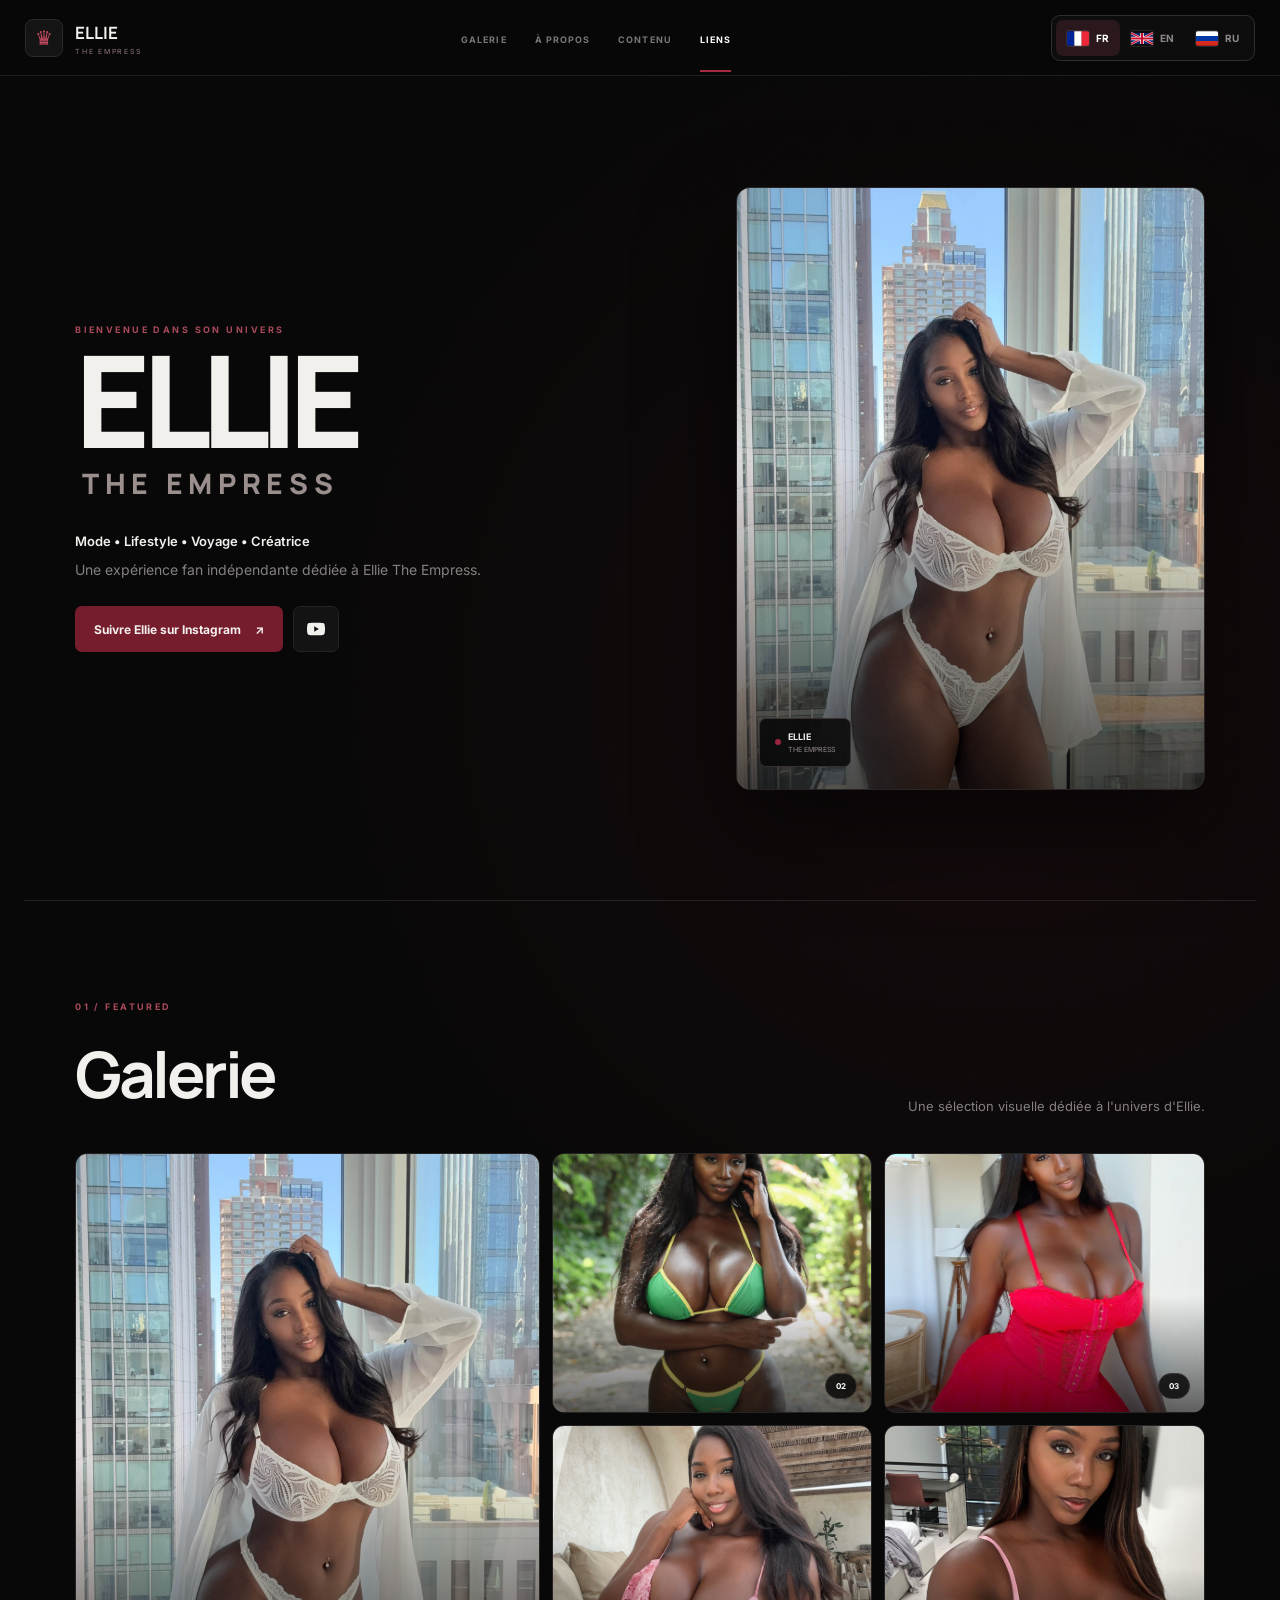
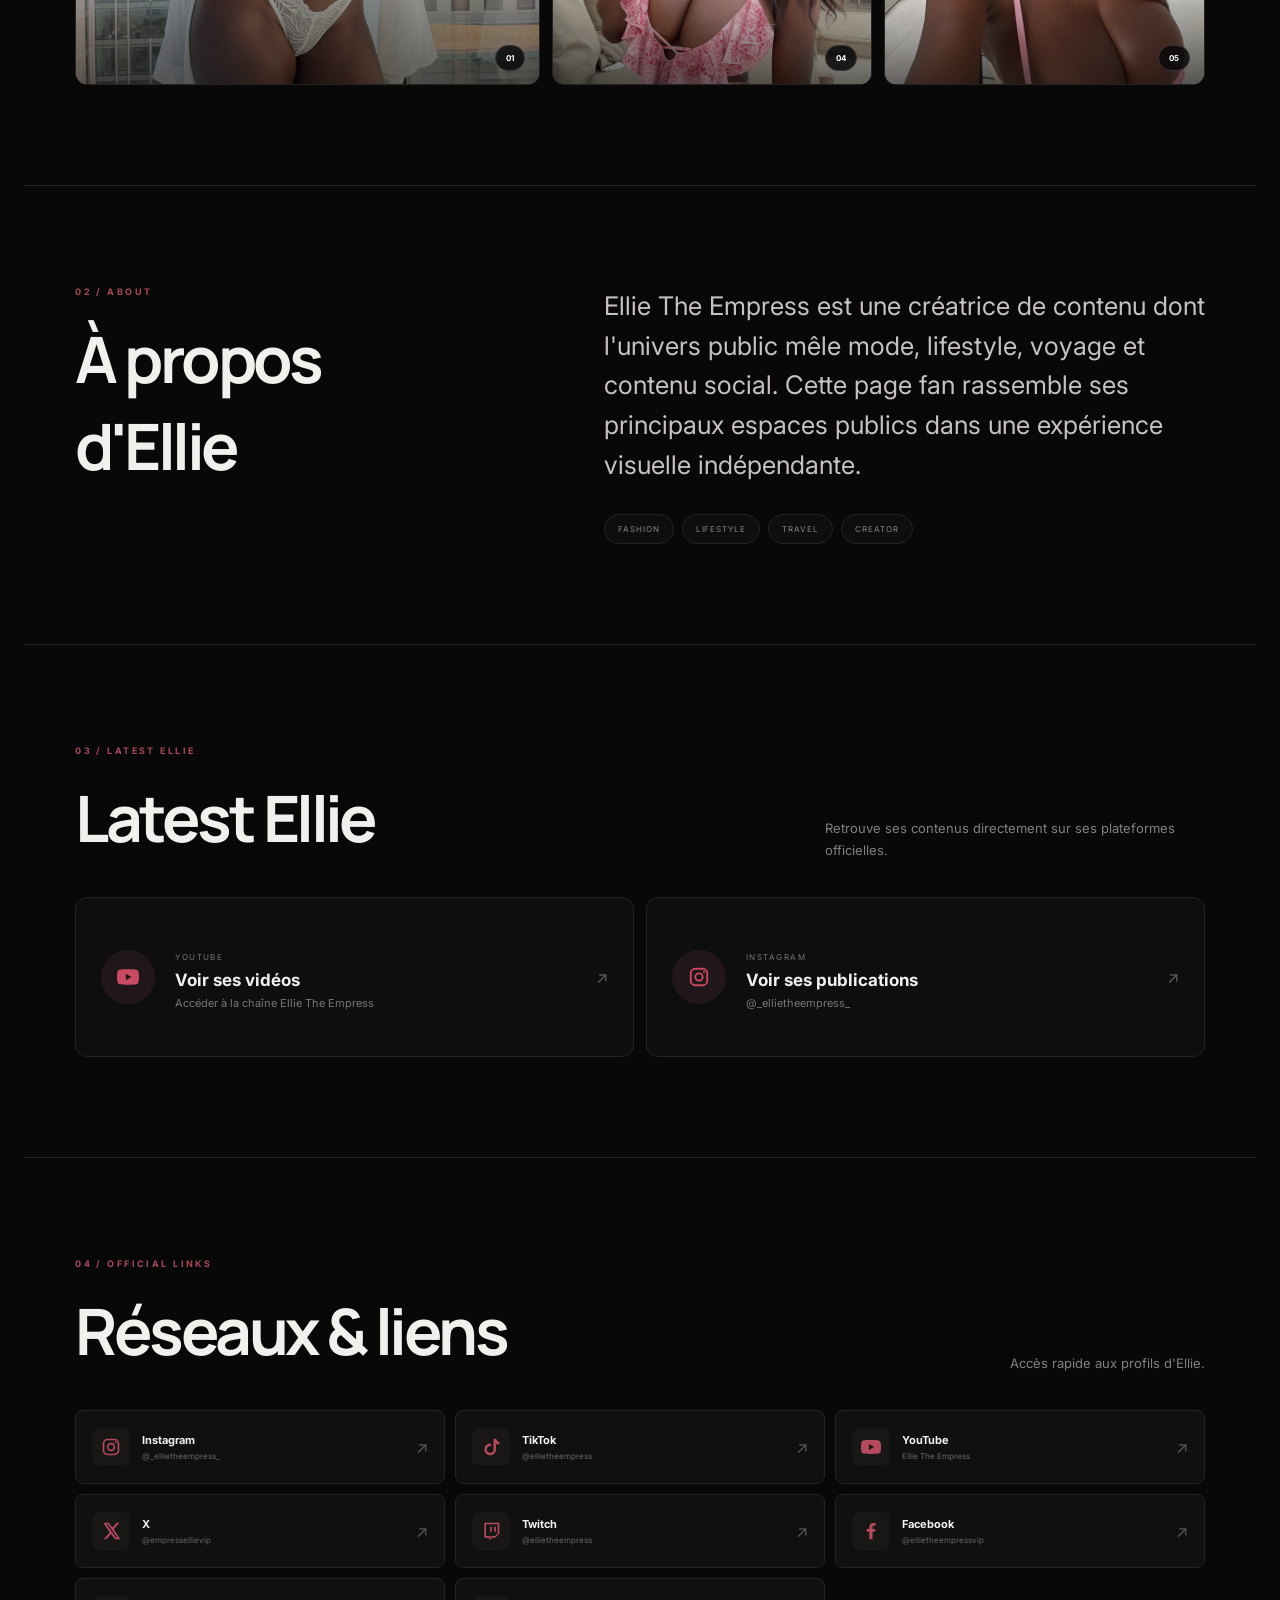
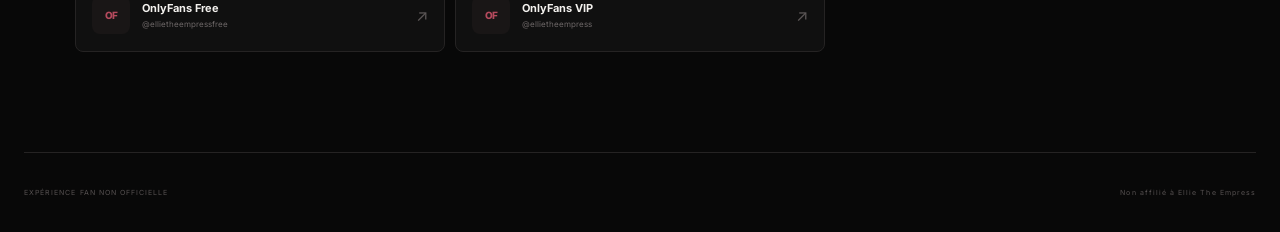
==== commit 10884517: "Add Twitch and Facebook social links" ====
--- a/index.html
+++ b/index.html
@@ -4,6 +4,6 @@
 <section class="section reveal" id="gallery"><div class="section-head"><div><p class="section-kicker">01 / FEATURED</p><h2 data-i18n="galleryTitle">Galerie</h2></div><p data-i18n="galleryText">Une sélection visuelle dédiée à l'univers d'Ellie.</p></div><div class="gallery-grid"><button class="gallery-main" data-lightbox="HE0_HcibAAAp8MD.webp"><img src="HE0_HcibAAAp8MD.webp" alt="Ellie The Empress"><span>01</span></button><button class="gallery-main" data-lightbox="Tezza-3560-683x1024.jpeg"><img src="Tezza-3560-683x1024.jpeg" alt="Ellie The Empress" loading="lazy"><span>02</span></button><button class="gallery-main" data-lightbox="Capture d’écran 2026-09-21 102200.png"><img src="Capture d’écran 2026-09-21 102200.png" alt="Ellie The Empress" loading="lazy"><span>03</span></button><button class="gallery-main" data-lightbox="Capture d’écran 2026-09-25 143042.png"><img src="Capture d’écran 2026-09-25 143042.png" alt="Ellie The Empress" loading="lazy"><span>04</span></button><button class="gallery-main" data-lightbox="Capture d’écran 2026-09-28 134900.png"><img src="Capture d’écran 2026-09-28 134900.png" alt="Ellie The Empress" loading="lazy"><span>05</span></button></div></section>
 <section class="section about reveal" id="about"><div><p class="section-kicker">02 / ABOUT</p><h2 data-i18n="aboutTitle">À propos d'Ellie</h2></div><div class="about-copy"><p data-i18n="aboutText">Ellie The Empress est une créatrice de contenu dont l'univers public mêle mode, lifestyle, voyage et contenu social. Cette page fan rassemble ses principaux espaces publics dans une expérience visuelle indépendante.</p><div class="tags"><span>FASHION</span><span>LIFESTYLE</span><span>TRAVEL</span><span>CREATOR</span></div></div></section>
 <section class="section reveal" id="content"><div class="section-head"><div><p class="section-kicker">03 / LATEST ELLIE</p><h2 data-i18n="contentTitle">Derniers contenus</h2></div><p data-i18n="contentText">Retrouve ses contenus directement sur ses plateformes officielles.</p></div><div class="content-cards"><a href="https://www.youtube.com/@EllieTheEmpress" target="_blank" rel="noopener noreferrer"><span class="content-icon"><svg viewBox="0 0 24 24"><path fill="currentColor" d="M23.5 6.2a3 3 0 0 0-2.1-2.1C19.5 3.6 12 3.6 12 3.6s-7.5 0-9.4.5A3 3 0 0 0 .5 6.2A31 31 0 0 0 0 12a31 31 0 0 0 .5 5.8 3 3 0 0 0 2.1 2.1c1.9.5 9.4.5 9.4.5s7.5 0 9.4-.5a3 3 0 0 0 2.1-2.1A31 31 0 0 0 24 12a31 31 0 0 0-.5-5.8ZM9.6 15.6V8.4L15.8 12l-6.2 3.6Z"/></svg></span><div><small>YOUTUBE</small><h3 data-i18n="youtubeTitle">Voir ses vidéos</h3><p data-i18n="youtubeText">Accéder à la chaîne Ellie The Empress</p></div><i>↗</i></a><a href="https://www.instagram.com/_ellietheempress_/" target="_blank" rel="noopener noreferrer"><span class="content-icon"><svg viewBox="0 0 24 24"><rect x="3" y="3" width="18" height="18" rx="5" fill="none" stroke="currentColor" stroke-width="2"/><circle cx="12" cy="12" r="4" fill="none" stroke="currentColor" stroke-width="2"/><circle cx="17.5" cy="6.5" r="1.2" fill="currentColor"/></svg></span><div><small>INSTAGRAM</small><h3 data-i18n="instagramTitle">Voir ses publications</h3><p>@_ellietheempress_</p></div><i>↗</i></a></div></section>
-<section class="section reveal" id="links"><div class="section-head"><div><p class="section-kicker">04 / OFFICIAL LINKS</p><h2 data-i18n="linksTitle">Réseaux & liens</h2></div><p data-i18n="linksText">Accès rapide aux profils d'Ellie.</p></div><div class="socials"><a href="https://www.instagram.com/_ellietheempress_/" target="_blank"><b class="social-icon"><svg viewBox="0 0 24 24"><rect x="3" y="3" width="18" height="18" rx="5" fill="none" stroke="currentColor" stroke-width="2"/><circle cx="12" cy="12" r="4" fill="none" stroke="currentColor" stroke-width="2"/><circle cx="17.5" cy="6.5" r="1.2" fill="currentColor"/></svg></b><span>Instagram<small>@_ellietheempress_</small></span><i>↗</i></a><a href="https://www.tiktok.com/@ellietheempress" target="_blank"><b class="social-icon"><svg viewBox="0 0 24 24"><path fill="currentColor" d="M15 2h3a6 6 0 0 0 4 4v3a9 9 0 0 1-4-1v7a7 7 0 1 1-6-7v3a4 4 0 1 0 3 4V2Z"/></svg></b><span>TikTok<small>@ellietheempress</small></span><i>↗</i></a><a href="https://www.youtube.com/@EllieTheEmpress" target="_blank"><b class="social-icon"><svg viewBox="0 0 24 24"><path fill="currentColor" d="M23.5 6.2a3 3 0 0 0-2.1-2.1C19.5 3.6 12 3.6 12 3.6s-7.5 0-9.4.5A3 3 0 0 0 .5 6.2A31 31 0 0 0 0 12a31 31 0 0 0 .5 5.8 3 3 0 0 0 2.1 2.1c1.9.5 9.4.5 9.4.5s7.5 0 9.4-.5a3 3 0 0 0 2.1-2.1A31 31 0 0 0 24 12a31 31 0 0 0-.5-5.8ZM9.6 15.6V8.4L15.8 12l-6.2 3.6Z"/></svg></b><span>YouTube<small>Ellie The Empress</small></span><i>↗</i></a><a href="https://x.com/empressellievip" target="_blank"><b class="social-icon"><svg viewBox="0 0 24 24"><path fill="currentColor" d="M18.9 2H22l-6.8 7.8L23.2 22h-6.3l-4.9-6.4L6.4 22H3.3l7.2-8.2L2.8 2h6.4l4.4 5.8L18.9 2Zm-1.1 17.9h1.7L8.3 4H6.5l11.3 15.9Z"/></svg></b><span>X<small>@empressellievip</small></span><i>↗</i></a><a href="https://onlyfans.com/ellietheempressfree" target="_blank"><b class="social-icon of">OF</b><span>OnlyFans Free<small>@ellietheempressfree</small></span><i>↗</i></a><a href="https://onlyfans.com/ellietheempress" target="_blank"><b class="social-icon of">OF</b><span>OnlyFans VIP<small>@ellietheempress</small></span><i>↗</i></a></div></section></main><footer><span data-i18n="footerFan">EXPÉRIENCE FAN NON OFFICIELLE</span><span data-i18n="footerLegal">Non affilié à Ellie The Empress</span></footer></div>
+<section class="section reveal" id="links"><div class="section-head"><div><p class="section-kicker">04 / OFFICIAL LINKS</p><h2 data-i18n="linksTitle">Réseaux & liens</h2></div><p data-i18n="linksText">Accès rapide aux profils d'Ellie.</p></div><div class="socials"><a href="https://www.instagram.com/_ellietheempress_/" target="_blank" rel="noopener noreferrer"><b class="social-icon"><svg viewBox="0 0 24 24"><rect x="3" y="3" width="18" height="18" rx="5" fill="none" stroke="currentColor" stroke-width="2"/><circle cx="12" cy="12" r="4" fill="none" stroke="currentColor" stroke-width="2"/><circle cx="17.5" cy="6.5" r="1.2" fill="currentColor"/></svg></b><span>Instagram<small>@_ellietheempress_</small></span><i>↗</i></a><a href="https://www.tiktok.com/@ellietheempress" target="_blank" rel="noopener noreferrer"><b class="social-icon"><svg viewBox="0 0 24 24"><path fill="currentColor" d="M15 2h3a6 6 0 0 0 4 4v3a9 9 0 0 1-4-1v7a7 7 0 1 1-6-7v3a4 4 0 1 0 3 4V2Z"/></svg></b><span>TikTok<small>@ellietheempress</small></span><i>↗</i></a><a href="https://www.youtube.com/@EllieTheEmpress" target="_blank" rel="noopener noreferrer"><b class="social-icon"><svg viewBox="0 0 24 24"><path fill="currentColor" d="M23.5 6.2a3 3 0 0 0-2.1-2.1C19.5 3.6 12 3.6 12 3.6s-7.5 0-9.4.5A3 3 0 0 0 .5 6.2A31 31 0 0 0 0 12a31 31 0 0 0 .5 5.8 3 3 0 0 0 2.1 2.1c1.9.5 9.4.5 9.4.5s7.5 0 9.4-.5a3 3 0 0 0 2.1-2.1A31 31 0 0 0 24 12a31 31 0 0 0-.5-5.8ZM9.6 15.6V8.4L15.8 12l-6.2 3.6Z"/></svg></b><span>YouTube<small>Ellie The Empress</small></span><i>↗</i></a><a href="https://x.com/empressellievip" target="_blank" rel="noopener noreferrer"><b class="social-icon"><svg viewBox="0 0 24 24"><path fill="currentColor" d="M18.9 2H22l-6.8 7.8L23.2 22h-6.3l-4.9-6.4L6.4 22H3.3l7.2-8.2L2.8 2h6.4l4.4 5.8L18.9 2Zm-1.1 17.9h1.7L8.3 4H6.5l11.3 15.9Z"/></svg></b><span>X<small>@empressellievip</small></span><i>↗</i></a><a href="https://www.twitch.tv/ellietheempress" target="_blank" rel="noopener noreferrer"><b class="social-icon"><svg viewBox="0 0 24 24"><path fill="currentColor" d="M4 2h18v13l-5 5h-4l-3 3v-3H4V2Zm2 2v14h5v2l2-2h4l3-3V4H6Zm5 3h2v6h-2V7Zm5 0h2v6h-2V7Z"/></svg></b><span>Twitch<small>@ellietheempress</small></span><i>↗</i></a><a href="https://www.facebook.com/ellietheempressvip" target="_blank" rel="noopener noreferrer"><b class="social-icon"><svg viewBox="0 0 24 24"><path fill="currentColor" d="M13.8 22v-9h3l.5-3.5h-3.5V7.3c0-1 .3-1.7 1.8-1.7h1.9V2.5c-.3 0-1.5-.1-2.8-.1-2.8 0-4.7 1.7-4.7 4.8v2.3H7V13h3v9h3.8Z"/></svg></b><span>Facebook<small>@ellietheempressvip</small></span><i>↗</i></a><a href="https://onlyfans.com/ellietheempressfree" target="_blank" rel="noopener noreferrer"><b class="social-icon of">OF</b><span>OnlyFans Free<small>@ellietheempressfree</small></span><i>↗</i></a><a href="https://onlyfans.com/ellietheempress" target="_blank" rel="noopener noreferrer"><b class="social-icon of">OF</b><span>OnlyFans VIP<small>@ellietheempress</small></span><i>↗</i></a></div></section></main><footer><span data-i18n="footerFan">EXPÉRIENCE FAN NON OFFICIELLE</span><span data-i18n="footerLegal">Non affilié à Ellie The Empress</span></footer></div>
 <button id="toTop" aria-label="Back to top">↑</button><div class="lightbox" id="lightbox" aria-hidden="true"><button class="lb-close" aria-label="Close">×</button><button class="lb-prev" aria-label="Previous">‹</button><img src="" alt="Ellie The Empress"><button class="lb-next" aria-label="Next">›</button><div class="lb-count"></div></div>
 <script>const translations={fr:{navGallery:'Galerie',navAbout:'À propos',navContent:'Contenu',navLinks:'Liens',welcome:'BIENVENUE DANS SON UNIVERS',bio:'Mode • Lifestyle • Voyage • Créatrice',desc:'Une expérience fan indépendante dédiée à Ellie The Empress.',follow:'Suivre Ellie sur Instagram',galleryTitle:'Galerie',galleryText:"Une sélection visuelle dédiée à l'univers d'Ellie.",aboutTitle:"À propos d'Ellie",aboutText:"Ellie The Empress est une créatrice de contenu dont l'univers public mêle mode, lifestyle, voyage et contenu social. Cette page fan rassemble ses principaux espaces publics dans une expérience visuelle indépendante.",contentTitle:'Latest Ellie',contentText:'Retrouve ses contenus directement sur ses plateformes officielles.',youtubeTitle:'Voir ses vidéos',youtubeText:'Accéder à la chaîne Ellie The Empress',instagramTitle:'Voir ses publications',linksTitle:'Réseaux & liens',linksText:"Accès rapide aux profils d'Ellie.",footerFan:'EXPÉRIENCE FAN NON OFFICIELLE',footerLegal:'Non affilié à Ellie The Empress'},en:{navGallery:'Gallery',navAbout:'About',navContent:'Content',navLinks:'Links',welcome:'WELCOME TO HER WORLD',bio:'Fashion • Lifestyle • Travel • Creator',desc:'An independent fan experience dedicated to Ellie The Empress.',follow:'Follow Ellie on Instagram',galleryTitle:'Gallery',galleryText:"A visual selection dedicated to Ellie's world.",aboutTitle:'About Ellie',aboutText:"Ellie The Empress is a content creator whose public world blends fashion, lifestyle, travel and social content. This fan page brings together her main public spaces in an independent visual experience.",contentTitle:'Latest Ellie',contentText:'Find her content directly on her official platforms.',youtubeTitle:'Watch her videos',youtubeText:'Open the Ellie The Empress channel',instagramTitle:'See her posts',linksTitle:'Socials & links',linksText:"Quick access to Ellie's profiles.",footerFan:'UNOFFICIAL FAN EXPERIENCE',footerLegal:'Not affiliated with Ellie The Empress'},ru:{navGallery:'Галерея',navAbout:'Об Элли',navContent:'Контент',navLinks:'Ссылки',welcome:'ДОБРО ПОЖАЛОВАТЬ В ЕЁ МИР',bio:'Мода • Лайфстайл • Путешествия • Автор контента',desc:'Независимый фан-сайт, посвящённый Ellie The Empress.',follow:'Подписаться на Ellie в Instagram',galleryTitle:'Галерея',galleryText:'Визуальная подборка, посвящённая миру Элли.',aboutTitle:'Об Элли',aboutText:'Ellie The Empress — создатель контента, чей публичный образ объединяет моду, лайфстайл, путешествия и социальные сети.',contentTitle:'Latest Ellie',contentText:'Смотрите её контент на официальных платформах.',youtubeTitle:'Смотреть видео',youtubeText:'Открыть канал Ellie The Empress',instagramTitle:'Смотреть публикации',linksTitle:'Соцсети и ссылки',linksText:'Быстрый доступ к профилям Элли.',footerFan:'НЕОФИЦИАЛЬНЫЙ ФАН-САЙТ',footerLegal:'Не связан с Ellie The Empress'}};function setLanguage(l){if(!translations[l])l='fr';document.documentElement.lang=l;document.querySelectorAll('[data-i18n]').forEach(e=>{let v=translations[l][e.dataset.i18n];if(v)e.textContent=v});document.querySelectorAll('[data-lang]').forEach(b=>b.classList.toggle('active',b.dataset.lang===l));try{localStorage.setItem('ellie-language',l)}catch(e){}}document.querySelectorAll('[data-lang]').forEach(b=>b.onclick=()=>setLanguage(b.dataset.lang));let saved='fr';try{saved=localStorage.getItem('ellie-language')||'fr'}catch(e){}setLanguage(saved);const items=[...document.querySelectorAll('[data-lightbox]')],lb=document.getElementById('lightbox'),lbImg=lb.querySelector('img'),count=lb.querySelector('.lb-count');let idx=0;function show(i){idx=(i+items.length)%items.length;lbImg.src=items[idx].dataset.lightbox;count.textContent=(idx+1)+' / '+items.length}function openLb(i){show(i);lb.classList.add('open');lb.setAttribute('aria-hidden','false');document.body.classList.add('no-scroll')}function closeLb(){lb.classList.remove('open');lb.setAttribute('aria-hidden','true');document.body.classList.remove('no-scroll');lbImg.src=''}items.forEach((b,i)=>b.onclick=()=>openLb(i));lb.querySelector('.lb-close').onclick=closeLb;lb.querySelector('.lb-prev').onclick=()=>show(idx-1);lb.querySelector('.lb-next').onclick=()=>show(idx+1);lb.onclick=e=>{if(e.target===lb)closeLb()};document.onkeydown=e=>{if(!lb.classList.contains('open'))return;if(e.key==='Escape')closeLb();if(e.key==='ArrowLeft')show(idx-1);if(e.key==='ArrowRight')show(idx+1)};const topBtn=document.getElementById('toTop');addEventListener('scroll',()=>topBtn.classList.toggle('show',scrollY>500),{passive:true});topBtn.onclick=()=>scrollTo({top:0,behavior:'smooth'});const sections=[...document.querySelectorAll('main section[id]')],links=[...document.querySelectorAll('nav a')];const navObs=new IntersectionObserver(es=>es.forEach(e=>{if(e.isIntersecting){links.forEach(a=>a.classList.toggle('active',a.getAttribute('href')==='#'+e.target.id))}}),{rootMargin:'-35% 0px -55%'});sections.forEach(s=>navObs.observe(s));const revealObs=new IntersectionObserver(es=>es.forEach(e=>{if(e.isIntersecting){e.target.classList.add('visible');revealObs.unobserve(e.target)}}),{threshold:.08});document.querySelectorAll('.reveal').forEach(e=>revealObs.observe(e));</script></body></html>
--- a/assets/css/style.css
+++ b/assets/css/style.css
@@ -1,2 +1 @@
-@import url('https://fonts.googleapis.com/css2?family=Inter:wght@400;500;600;700&family=Manrope:wght@700;800&display=swap');
-:root{--bg:#080808;--panel:#101010;--text:#f2f0ed;--muted:#858080;--accent:#761d2d;--accent2:#a52a40;--line:#252323}*{box-sizing:border-box;margin:0;padding:0}html{scroll-behavior:smooth;scroll-padding-top:100px}html,body{min-height:100%;background:var(--bg);color:var(--text)}body{font-family:Inter,sans-serif;background:radial-gradient(circle at 78% 20%,rgba(118,29,45,.13),transparent 25%),#080808}a{color:inherit;text-decoration:none}.app{width:min(calc(100% - 48px),1440px);margin:auto}header{height:82px;display:flex;align-items:center;justify-content:space-between;border-bottom:1px solid var(--line);position:relative;z-index:10}.brand{display:flex;align-items:center;gap:12px}.brand>i{width:38px;height:38px;border-radius:8px;display:grid;place-items:center;background:#141414;border:1px solid #30282a;color:#c94b62;font-style:normal;font-size:20px}.brand div{display:flex;flex-direction:column}.brand b{font-family:Manrope;font-size:17px}.brand span{font-size:7px;letter-spacing:.25em;color:#8e777b;margin-top:3px}nav{display:flex;gap:28px}nav a{font-size:9px;font-weight:700;letter-spacing:.12em;text-transform:uppercase;color:#777;transition:.2s}nav a:hover{color:#fff}.header-right{display:flex}.lang-switcher{display:flex;padding:4px;border:1px solid #302d2d;border-radius:9px;background:#0d0d0d}.lang-switcher button{min-height:36px;border:0;background:transparent;color:#8e8888;padding:8px 13px;border-radius:7px;cursor:pointer;font:700 11px Inter;transition:.2s}.lang-switcher button.active{background:#2a181c;color:#fff;border:1px solid #4d252e}.hero{min-height:calc(100vh - 82px);display:grid;grid-template-columns:1fr .82fr;gap:7vw;align-items:center;padding:65px 4vw}.eyebrow,.section-kicker{color:#a84a5a;font-size:9px;font-weight:700;letter-spacing:.27em;margin-bottom:18px}.copy h1{font-family:Manrope;font-size:clamp(78px,10vw,150px);font-weight:800;letter-spacing:-.075em;line-height:.72}.copy h1 span{display:block;font-size:.22em;letter-spacing:.2em;color:#9a8f8d;margin:28px 0 0 7px}.bio{font-size:13px;font-weight:600;margin:40px 0 12px}.desc{color:var(--muted);font-size:14px}.actions{display:flex;gap:10px;margin-top:28px}.actions a{min-height:46px;display:flex;align-items:center;justify-content:center;border-radius:7px;font-size:12px;font-weight:700}.main-btn{padding:0 19px;background:var(--accent)}.main-btn b{margin-left:14px}.main-btn:hover{background:var(--accent2)}.icon-btn{width:46px;background:#131313;border:1px solid var(--line)}.icon-btn svg{width:18px}.portrait{height:min(67vh,680px);min-height:480px;border-radius:14px;position:relative;background:#111;border:1px solid #292526;overflow:hidden;box-shadow:0 40px 90px #0008}.ellie-photo{position:absolute;inset:0;width:100%;height:100%;object-fit:cover;transition:transform .6s}.portrait:hover .ellie-photo{transform:scale(1.018)}.photo-shade{position:absolute;inset:0;background:linear-gradient(180deg,transparent 45%,#000a)}.badge{position:absolute;left:22px;bottom:22px;background:#080808d9;backdrop-filter:blur(12px);border:1px solid #3a3032;border-radius:7px;padding:12px 15px;display:grid;grid-template-columns:auto 1fr;align-items:center}.badge>i{grid-row:span 2;width:6px;height:6px;border-radius:50%;background:#9b263b;margin-right:7px}.badge b{font-size:9px}.badge span{font-size:7px;color:#93898a;margin-top:3px}.section{padding:100px 4vw;border-top:1px solid var(--line)}.section-head{display:flex;align-items:end;justify-content:space-between;gap:30px;margin-bottom:36px}.section h2{font-family:Manrope;font-size:clamp(42px,5vw,74px);letter-spacing:-.055em}.section-head>p{max-width:380px;color:var(--muted);font-size:13px;line-height:1.7}.gallery-grid{display:grid;grid-template-columns:2fr 1fr 1fr;gap:12px;height:520px}.gallery-main,.gallery-placeholder{border:1px solid var(--line);border-radius:12px;overflow:hidden;background:#0d0d0d;position:relative}.gallery-main{padding:0;cursor:pointer;color:#fff}.gallery-main img{width:100%;height:100%;object-fit:cover;display:block;transition:.5s}.gallery-main:hover img{transform:scale(1.025)}.gallery-main span{position:absolute;left:18px;bottom:18px;background:#080808cc;border:1px solid #3b3334;border-radius:7px;padding:10px 12px;font-size:9px;font-weight:700}.gallery-placeholder{display:flex;flex-direction:column;align-items:center;justify-content:center;text-align:center;padding:28px;color:#5e5959}.gallery-placeholder b{font-size:38px;font-weight:400;color:#6f303c;margin-bottom:12px}.gallery-placeholder span{font-size:10px;line-height:1.6;max-width:160px}.about{display:grid;grid-template-columns:.8fr 1.2fr;gap:10vw}.about-copy>p{font-size:clamp(18px,2vw,28px);line-height:1.55;color:#c7c2c0;max-width:760px}.tags{display:flex;gap:8px;flex-wrap:wrap;margin-top:30px}.tags span{border:1px solid var(--line);background:#0e0e0e;border-radius:100px;padding:9px 13px;font-size:8px;letter-spacing:.12em;color:#8d8585}.content-cards{display:grid;grid-template-columns:1fr 1fr;gap:12px}.content-cards>a{min-height:160px;border:1px solid var(--line);border-radius:12px;background:#0e0e0e;padding:25px;display:flex;align-items:center;gap:20px;transition:.2s}.content-cards>a:hover,.socials a:hover{border-color:#59363d;background:#151313;transform:translateY(-2px)}.content-icon{width:54px;height:54px;border-radius:50%;display:grid;place-items:center;background:#211619;color:#c94b62}.content-cards small{color:#7c7373;font-size:8px;letter-spacing:.18em}.content-cards h3{font-size:17px;margin:6px 0}.content-cards p{font-size:11px;color:#777}.content-cards i{margin-left:auto;font-style:normal;color:#665e5e}.socials{display:grid;grid-template-columns:repeat(3,1fr);gap:10px}.socials a{height:74px;border:1px solid var(--line);background:var(--panel);border-radius:8px;padding:0 16px;display:flex;align-items:center;gap:12px;transition:.2s}.social-icon{width:38px;height:38px;border-radius:8px;background:#191616;display:grid;place-items:center;color:#b44a5d;font-size:11px}.socials a>span{font-size:11px;font-weight:700;display:flex;flex-direction:column;gap:4px}.socials small{font-size:8px;font-weight:400;color:#6d6767}.socials a>i{font-style:normal;color:#5c5757;margin-left:auto}footer{height:80px;border-top:1px solid var(--line);display:flex;align-items:center;justify-content:space-between;color:#565151;font-size:7px;letter-spacing:.15em}.lightbox{position:fixed;inset:0;background:#000e;z-index:100;display:none;align-items:center;justify-content:center;padding:30px}.lightbox.open{display:flex}.lightbox img{max-width:min(1100px,92vw);max-height:90vh;border-radius:10px}.lightbox button{position:fixed;right:28px;top:20px;border:0;background:transparent;color:#fff;font-size:38px;cursor:pointer}@media(max-width:950px){nav{display:none}.hero{grid-template-columns:1fr;padding:70px 0}.portrait{height:65vh}.section{padding:75px 0}.gallery-grid{grid-template-columns:1fr 1fr;height:auto}.gallery-main{grid-column:1/-1;height:560px}.gallery-placeholder{height:220px}.socials{grid-template-columns:1fr 1fr}.about{grid-template-columns:1fr;gap:35px}}@media(max-width:600px){.app{width:calc(100% - 28px)}header{height:auto;min-height:76px;padding:10px 0}.brand span{display:none}.lang-switcher button{padding:7px 9px;font-size:10px}.hero{padding:55px 0}.copy h1{font-size:72px}.portrait{min-height:430px}.ellie-photo{object-position:center top}.section-head{display:block}.section-head>p{margin-top:15px}.gallery-grid{grid-template-columns:1fr}.gallery-main{height:480px}.gallery-placeholder{height:150px}.content-cards,.socials{grid-template-columns:1fr}.content-cards>a{min-height:130px}.section{padding:65px 0}footer{gap:16px;text-align:center;flex-direction:column;justify-content:center}}
+@import url('https://fonts.googleapis.com/css2?family=Inter:wght@400;500;600;700&family=Manrope:wght@700;800&display=swap');:root{--bg:#080808;--panel:#101010;--text:#f2f0ed;--muted:#858080;--accent:#761d2d;--accent2:#a52a40;--line:#252323}*{box-sizing:border-box;margin:0;padding:0}html{scroll-behavior:smooth;scroll-padding-top:100px}html,body{min-height:100%;background:var(--bg);color:var(--text)}body{font-family:Inter,sans-serif;background:radial-gradient(circle at 78% 20%,rgba(118,29,45,.13),transparent 25%),#080808}body.no-scroll{overflow:hidden}a{color:inherit;text-decoration:none}button{font:inherit}.app{width:min(calc(100% - 48px),1440px);margin:auto}header{height:76px;display:flex;align-items:center;justify-content:space-between;border:1px solid transparent;border-bottom-color:var(--line);position:sticky;top:0;z-index:50;background:rgba(8,8,8,.76);backdrop-filter:blur(18px);-webkit-backdrop-filter:blur(18px)}header:before{content:'';position:absolute;left:50%;transform:translateX(-50%);width:100vw;height:100%;z-index:-1;background:rgba(8,8,8,.76);border-bottom:1px solid #201e1e}.brand{display:flex;align-items:center;gap:12px}.brand>i{width:38px;height:38px;border-radius:8px;display:grid;place-items:center;background:#141414;border:1px solid #30282a;color:#c94b62;font-style:normal;font-size:20px}.brand div{display:flex;flex-direction:column}.brand b{font-family:Manrope;font-size:17px}.brand span{font-size:7px;letter-spacing:.25em;color:#8e777b;margin-top:3px}nav{display:flex;gap:28px}nav a{position:relative;padding:29px 0 27px;font-size:9px;font-weight:700;letter-spacing:.12em;text-transform:uppercase;color:#777;transition:.2s}nav a:after{content:'';position:absolute;left:0;right:0;bottom:0;height:2px;background:#a52a40;transform:scaleX(0);transition:.2s}nav a:hover,nav a.active{color:#fff}nav a.active:after{transform:scaleX(1)}.header-right{display:flex}.lang-switcher{display:flex;padding:4px;border:1px solid #302d2d;border-radius:9px;background:#0d0d0d}.lang-switcher button{height:36px;border:0;background:transparent;color:#8e8888;padding:7px 11px;border-radius:7px;cursor:pointer;font-size:10px;font-weight:700;display:flex;align-items:center;gap:7px}.lang-switcher svg{width:22px;height:15px;border-radius:2px;box-shadow:0 0 0 1px #ffffff18}.lang-switcher button.active{background:#2a181c;color:#fff}.hero{min-height:calc(100vh - 76px);display:grid;grid-template-columns:1fr .82fr;gap:7vw;align-items:center;padding:65px 4vw}.eyebrow,.section-kicker{color:#a84a5a;font-size:9px;font-weight:700;letter-spacing:.27em;margin-bottom:18px}.copy h1{font-family:Manrope;font-size:clamp(78px,10vw,150px);font-weight:800;letter-spacing:-.075em;line-height:.72;animation:titleIn .9s cubic-bezier(.2,.8,.2,1) both}.copy h1 span{display:block;font-size:.22em;letter-spacing:.2em;color:#9a8f8d;margin:28px 0 0 7px}.bio{font-size:13px;font-weight:600;margin:40px 0 12px}.desc{color:var(--muted);font-size:14px}.actions{display:flex;gap:10px;margin-top:28px}.actions a{min-height:46px;display:flex;align-items:center;justify-content:center;border-radius:7px;font-size:12px;font-weight:700;transition:.2s}.main-btn{padding:0 19px;background:var(--accent)}.main-btn b{margin-left:14px}.main-btn:hover{background:var(--accent2);transform:translateY(-2px)}.icon-btn{width:46px;background:#131313;border:1px solid var(--line)}.icon-btn svg{width:18px}.portrait{height:min(67vh,680px);min-height:480px;border-radius:14px;position:relative;background:#111;border:1px solid #292526;overflow:hidden;box-shadow:0 40px 90px #0008}.ellie-photo{position:absolute;inset:0;width:100%;height:100%;object-fit:cover;transition:transform .7s}.portrait:hover .ellie-photo{transform:scale(1.025)}.photo-shade{position:absolute;inset:0;background:linear-gradient(180deg,transparent 45%,#000a)}.badge{position:absolute;left:22px;bottom:22px;background:#080808d9;backdrop-filter:blur(12px);border:1px solid #3a3032;border-radius:7px;padding:12px 15px;display:grid;grid-template-columns:auto 1fr;align-items:center}.badge>i{grid-row:span 2;width:6px;height:6px;border-radius:50%;background:#9b263b;margin-right:7px}.badge b{font-size:9px}.badge span{font-size:7px;color:#93898a;margin-top:3px}.section{padding:100px 4vw;border-top:1px solid var(--line)}.section-head{display:flex;align-items:end;justify-content:space-between;gap:30px;margin-bottom:36px}.section h2{font-family:Manrope;font-size:clamp(42px,5vw,74px);letter-spacing:-.055em}.section-head>p{max-width:380px;color:var(--muted);font-size:13px;line-height:1.7}.gallery-grid{display:grid;grid-template-columns:1.45fr 1fr 1fr;grid-template-rows:260px 260px;gap:12px}.gallery-main{border:1px solid var(--line);border-radius:12px;overflow:hidden;background:#0d0d0d;position:relative;padding:0;cursor:pointer;color:#fff}.gallery-main:first-child{grid-row:1/3}.gallery-main img{width:100%;height:100%;object-fit:cover;display:block;transition:.55s}.gallery-main:hover img{transform:scale(1.04)}.gallery-main:after{content:'';position:absolute;inset:0;background:linear-gradient(180deg,transparent 55%,#0009)}.gallery-main span{position:absolute;z-index:2;right:14px;bottom:13px;background:#090909d9;border:1px solid #3b3334;border-radius:20px;padding:7px 10px;font-size:8px;font-weight:700}.about{display:grid;grid-template-columns:.8fr 1.2fr;gap:10vw}.about-copy>p{font-size:clamp(18px,2vw,28px);line-height:1.55;color:#c7c2c0;max-width:760px}.tags{display:flex;gap:8px;flex-wrap:wrap;margin-top:30px}.tags span{border:1px solid var(--line);background:#0e0e0e;border-radius:100px;padding:9px 13px;font-size:8px;letter-spacing:.12em;color:#8d8585}.content-cards{display:grid;grid-template-columns:1fr 1fr;gap:12px}.content-cards>a{min-height:160px;border:1px solid var(--line);border-radius:12px;background:#0e0e0e;padding:25px;display:flex;align-items:center;gap:20px;transition:.2s}.content-cards>a:hover,.socials a:hover{border-color:#59363d;background:#151313;transform:translateY(-2px)}.content-icon{width:54px;height:54px;border-radius:50%;display:grid;place-items:center;background:#211619;color:#c94b62;flex:0 0 auto}.content-icon svg{width:22px;height:22px}.content-cards small{color:#7c7373;font-size:8px;letter-spacing:.18em}.content-cards h3{font-size:17px;margin:6px 0}.content-cards p{font-size:11px;color:#777}.content-cards i{margin-left:auto;font-style:normal;color:#665e5e}.socials{display:grid;grid-template-columns:repeat(3,1fr);gap:10px}.socials a{height:74px;border:1px solid var(--line);background:var(--panel);border-radius:8px;padding:0 16px;display:flex;align-items:center;gap:12px;transition:.2s}.social-icon{width:38px;height:38px;border-radius:8px;background:#191616;display:grid;place-items:center;color:#b44a5d;font-size:10px;flex:0 0 auto}.social-icon svg{width:20px;height:20px}.social-icon.of{font-weight:800;letter-spacing:-.05em}.socials a>span{font-size:11px;font-weight:700;display:flex;flex-direction:column;gap:4px}.socials small{font-size:8px;font-weight:400;color:#6d6767}.socials a>i{font-style:normal;color:#5c5757;margin-left:auto}footer{height:80px;border-top:1px solid var(--line);display:flex;align-items:center;justify-content:space-between;color:#565151;font-size:7px;letter-spacing:.15em}.lightbox{position:fixed;inset:0;background:#000f;z-index:100;display:flex;visibility:hidden;opacity:0;align-items:center;justify-content:center;padding:50px 90px;transition:.2s}.lightbox.open{visibility:visible;opacity:1}.lightbox img{max-width:min(1100px,85vw);max-height:88vh;border-radius:10px;box-shadow:0 30px 100px #000}.lb-close,.lb-prev,.lb-next{position:fixed;border:1px solid #ffffff20;background:#111c;color:#fff;cursor:pointer;display:grid;place-items:center}.lb-close{right:25px;top:20px;width:44px;height:44px;border-radius:50%;font-size:28px}.lb-prev,.lb-next{top:50%;width:48px;height:60px;border-radius:9px;font-size:35px}.lb-prev{left:25px}.lb-next{right:25px}.lb-count{position:fixed;bottom:22px;background:#111d;border:1px solid #ffffff18;padding:8px 13px;border-radius:20px;font-size:10px;letter-spacing:.12em}#toTop{position:fixed;z-index:45;right:22px;bottom:22px;width:44px;height:44px;border-radius:50%;border:1px solid #403638;background:#111d;color:#fff;cursor:pointer;opacity:0;visibility:hidden;transform:translateY(10px);transition:.2s;backdrop-filter:blur(10px)}#toTop.show{opacity:1;visibility:visible;transform:none}.reveal{opacity:0;transform:translateY(18px);transition:opacity .65s,transform .65s}.reveal.visible{opacity:1;transform:none}@keyframes titleIn{from{opacity:0;transform:translateY(18px);letter-spacing:-.02em}to{opacity:1;transform:none}}@media(prefers-reduced-motion:reduce){*{scroll-behavior:auto!important;animation:none!important;transition:none!important}.reveal{opacity:1;transform:none}}@media(max-width:950px){nav{display:none}.hero{grid-template-columns:1fr;padding:70px 0}.portrait{height:65vh}.section{padding:75px 0}.gallery-grid{grid-template-columns:1fr 1fr;grid-template-rows:520px 280px 280px}.gallery-main:first-child{grid-column:1/-1;grid-row:auto}.socials{grid-template-columns:1fr 1fr}.about{grid-template-columns:1fr;gap:35px}}@media(max-width:600px){.app{width:calc(100% - 28px)}header{height:70px}.brand span{display:none}.brand>i{width:34px;height:34px}.lang-switcher button{height:34px;padding:6px 7px;font-size:9px;gap:5px}.lang-switcher svg{width:19px;height:13px}.hero{padding:50px 0}.copy h1{font-size:72px}.portrait{min-height:430px}.ellie-photo{object-position:center top}.section-head{display:block}.section-head>p{margin-top:15px}.gallery-grid{display:grid;grid-template-columns:1fr 1fr;grid-template-rows:440px 220px 220px}.gallery-main:first-child{grid-column:1/-1}.content-cards,.socials{grid-template-columns:1fr}.content-cards>a{min-height:130px}.section{padding:65px 0}.lightbox{padding:60px 14px}.lightbox img{max-width:94vw;max-height:80vh}.lb-prev,.lb-next{top:auto;bottom:20px;width:42px;height:42px;border-radius:50%}.lb-prev{left:18px}.lb-next{right:18px}.lb-count{bottom:27px}footer{gap:16px;text-align:center;flex-direction:column;justify-content:center}}
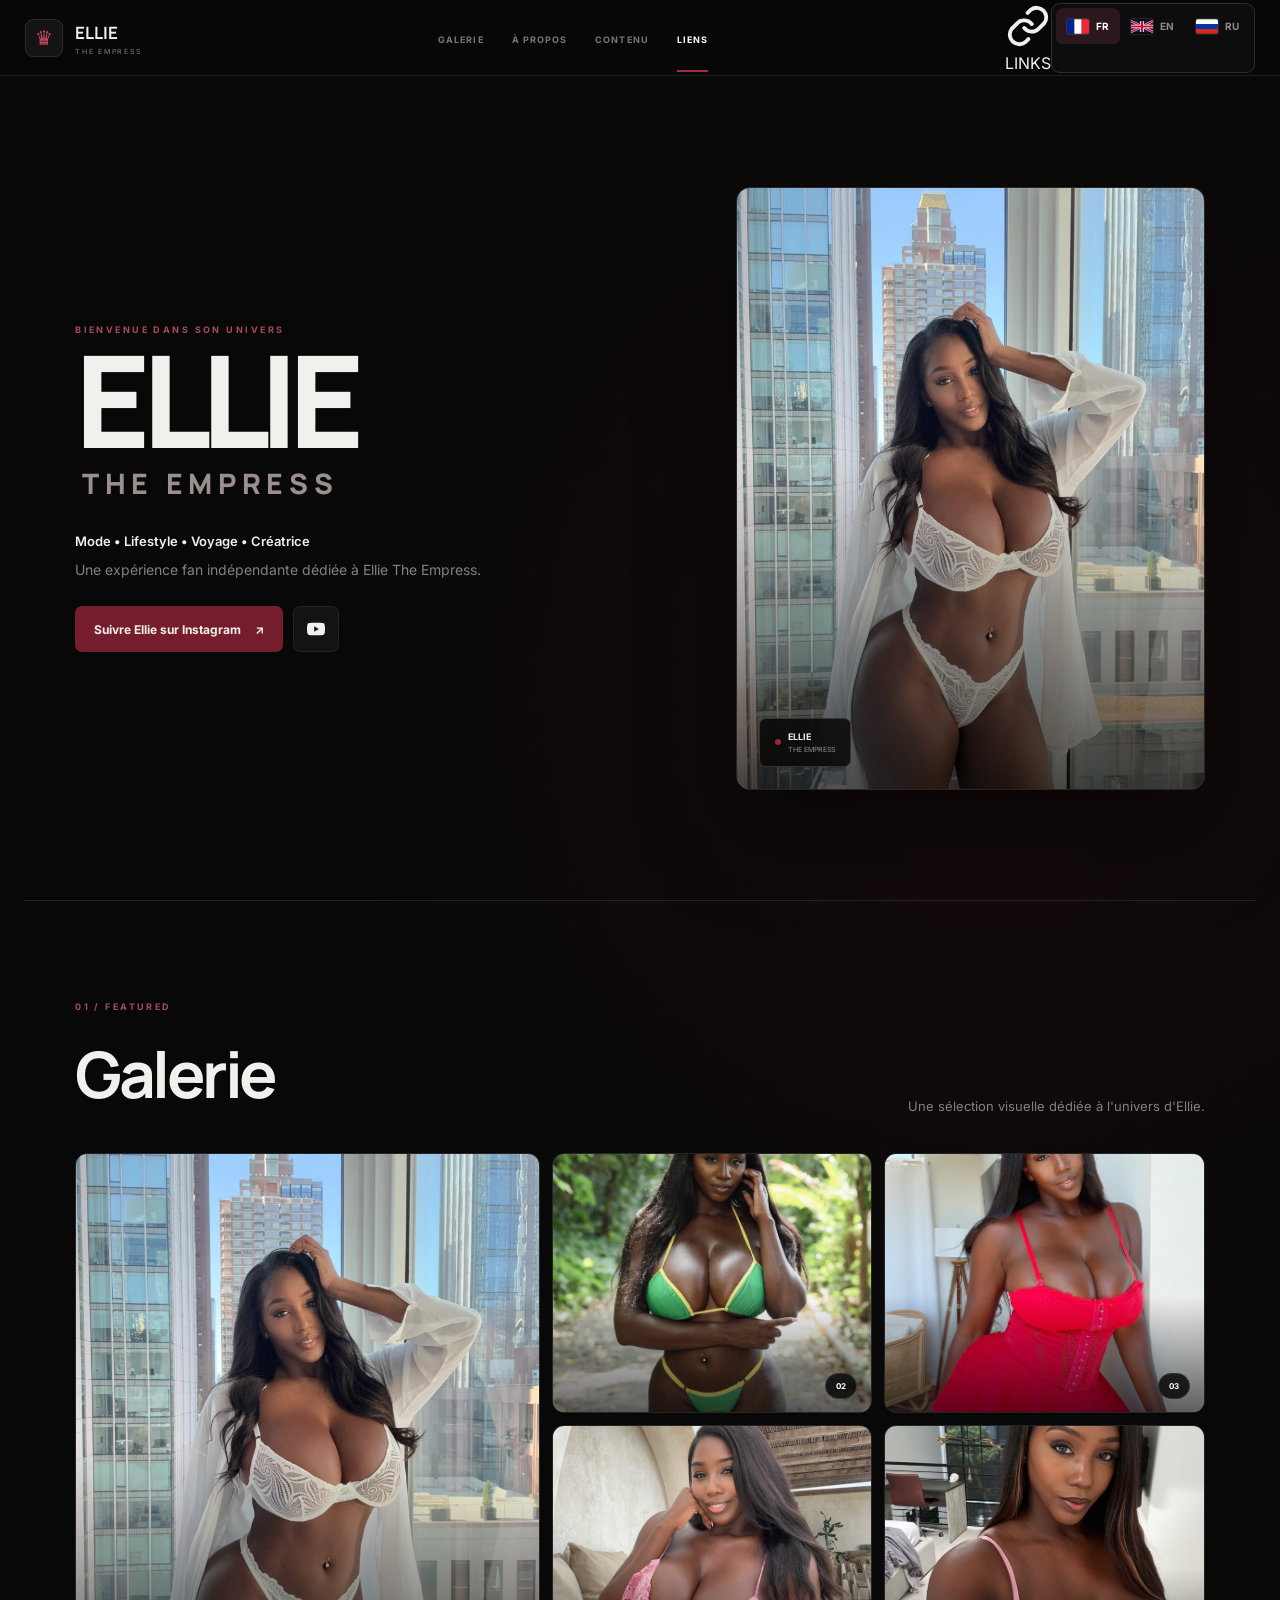
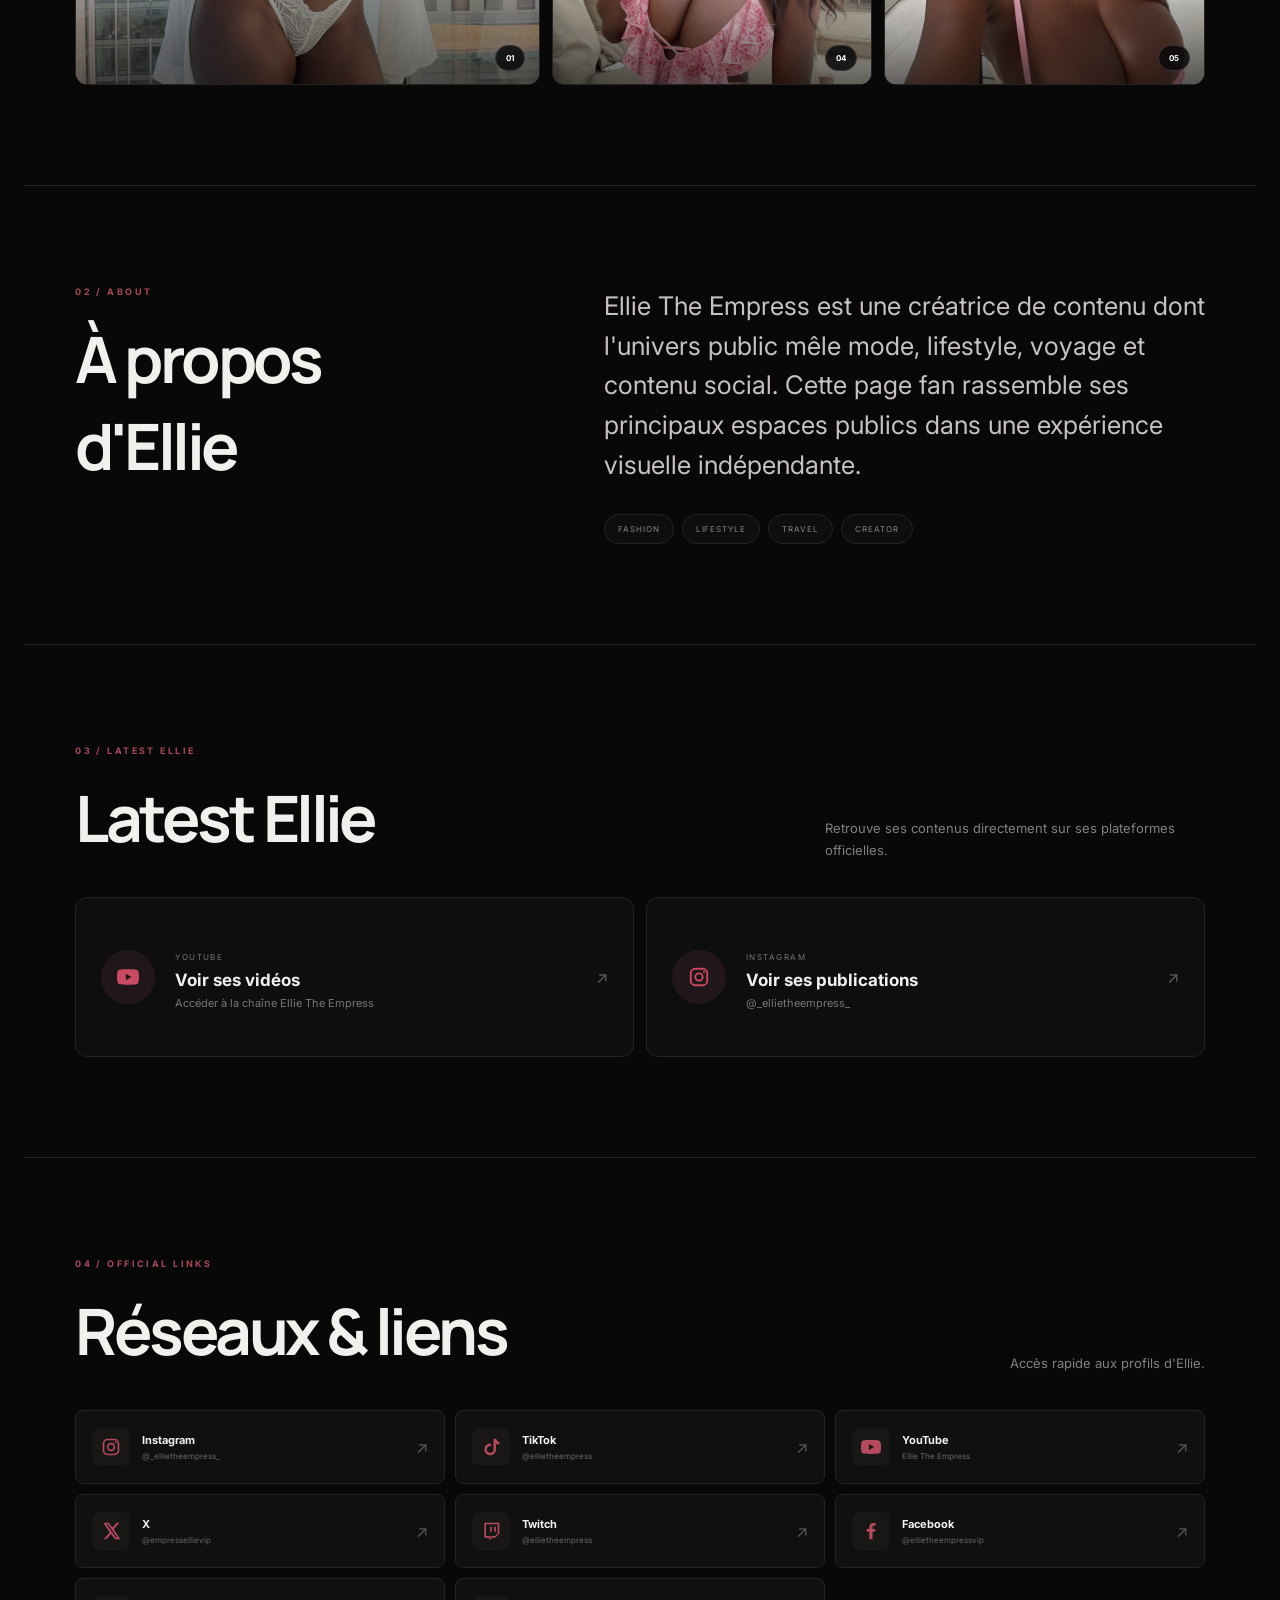
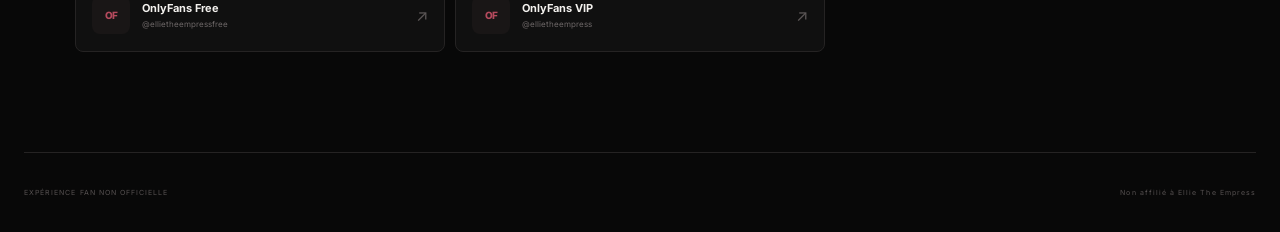
==== commit 708fb02b: "Add visible Links Hub button to header" ====
--- a/index.html
+++ b/index.html
@@ -1,5 +1,5 @@
 <!doctype html><html lang="fr"><head><meta charset="utf-8"><meta name="viewport" content="width=device-width,initial-scale=1"><meta name="theme-color" content="#080808"><meta property="og:title" content="Ellie The Empress"><meta property="og:description" content="Unofficial Ellie The Empress fan experience."><meta property="og:image" content="HE0_HcibAAAp8MD.webp"><meta property="og:type" content="website"><meta name="twitter:card" content="summary_large_image"><title>Ellie The Empress</title><meta name="description" content="Unofficial Ellie The Empress fan experience."><link rel="icon" href="HE0_HcibAAAp8MD.webp"><link rel="stylesheet" href="assets/css/style.css"></head><body><div class="app">
-<header id="home"><a class="brand" href="#home"><i>♛</i><div><b>ELLIE</b><span>THE EMPRESS</span></div></a><nav><a href="#gallery" data-i18n="navGallery">Galerie</a><a href="#about" data-i18n="navAbout">À propos</a><a href="#content" data-i18n="navContent">Contenu</a><a href="#links" data-i18n="navLinks">Liens</a></nav><div class="header-right"><div class="lang-switcher"><button data-lang="fr" aria-label="Français"><svg viewBox="0 0 3 2"><path fill="#002395" d="M0 0h1v2H0z"/><path fill="#fff" d="M1 0h1v2H1z"/><path fill="#ED2939" d="M2 0h1v2H2z"/></svg>FR</button><button data-lang="en" aria-label="English"><svg viewBox="0 0 60 30"><path fill="#012169" d="M0 0h60v30H0z"/><path stroke="#fff" stroke-width="6" d="m0 0 60 30m0-30L0 30"/><path stroke="#C8102E" stroke-width="4" d="m0 0 60 30m0-30L0 30"/><path stroke="#fff" stroke-width="10" d="M30 0v30M0 15h60"/><path stroke="#C8102E" stroke-width="6" d="M30 0v30M0 15h60"/></svg>EN</button><button data-lang="ru" aria-label="Русский"><svg viewBox="0 0 3 2"><path fill="#fff" d="M0 0h3v.667H0z"/><path fill="#0039A6" d="M0 .667h3v.666H0z"/><path fill="#D52B1E" d="M0 1.333h3V2H0z"/></svg>RU</button></div></div></header>
+<header id="home"><a class="brand" href="#home"><i>♛</i><div><b>ELLIE</b><span>THE EMPRESS</span></div></a><nav><a href="#gallery" data-i18n="navGallery">Galerie</a><a href="#about" data-i18n="navAbout">À propos</a><a href="#content" data-i18n="navContent">Contenu</a><a href="#links" data-i18n="navLinks">Liens</a></nav><div class="header-right"><a class="hub-btn" href="links.html" aria-label="Links Hub"><svg viewBox="0 0 24 24" aria-hidden="true"><path fill="none" stroke="currentColor" stroke-width="2" stroke-linecap="round" d="M10 13a5 5 0 0 0 7.5.5l3-3a5 5 0 0 0-7-7l-1.7 1.7M14 11a5 5 0 0 0-7.5-.5l-3 3a5 5 0 0 0 7 7l1.7-1.7"/></svg><span>LINKS</span></a><div class="lang-switcher"><button data-lang="fr" aria-label="Français"><svg viewBox="0 0 3 2"><path fill="#002395" d="M0 0h1v2H0z"/><path fill="#fff" d="M1 0h1v2H1z"/><path fill="#ED2939" d="M2 0h1v2H2z"/></svg>FR</button><button data-lang="en" aria-label="English"><svg viewBox="0 0 60 30"><path fill="#012169" d="M0 0h60v30H0z"/><path stroke="#fff" stroke-width="6" d="m0 0 60 30m0-30L0 30"/><path stroke="#C8102E" stroke-width="4" d="m0 0 60 30m0-30L0 30"/><path stroke="#fff" stroke-width="10" d="M30 0v30M0 15h60"/><path stroke="#C8102E" stroke-width="6" d="M30 0v30M0 15h60"/></svg>EN</button><button data-lang="ru" aria-label="Русский"><svg viewBox="0 0 3 2"><path fill="#fff" d="M0 0h3v.667H0z"/><path fill="#0039A6" d="M0 .667h3v.666H0z"/><path fill="#D52B1E" d="M0 1.333h3V2H0z"/></svg>RU</button></div></div></header>
 <main><section class="hero reveal"><div class="copy"><p class="eyebrow" data-i18n="welcome">BIENVENUE DANS SON UNIVERS</p><h1>ELLIE<span>THE EMPRESS</span></h1><p class="bio" data-i18n="bio">Mode • Lifestyle • Voyage • Créatrice</p><p class="desc" data-i18n="desc">Une expérience fan indépendante dédiée à Ellie The Empress.</p><div class="actions"><a class="main-btn" href="https://www.instagram.com/_ellietheempress_/" target="_blank" rel="noopener noreferrer"><span data-i18n="follow">Suivre Ellie sur Instagram</span><b>↗</b></a><a class="icon-btn" href="https://www.youtube.com/@EllieTheEmpress" target="_blank" rel="noopener noreferrer" aria-label="YouTube"><svg viewBox="0 0 24 24"><path fill="currentColor" d="M23.5 6.2a3 3 0 0 0-2.1-2.1C19.5 3.6 12 3.6 12 3.6s-7.5 0-9.4.5A3 3 0 0 0 .5 6.2 31 31 0 0 0 0 12a31 31 0 0 0 .5 5.8 3 3 0 0 0 2.1 2.1c1.9.5 9.4.5 9.4.5s7.5 0 9.4-.5a3 3 0 0 0 2.1-2.1A31 31 0 0 0 24 12a31 31 0 0 0-.5-5.8ZM9.6 15.6V8.4L15.8 12l-6.2 3.6Z"/></svg></a></div></div><div class="portrait"><img class="ellie-photo" src="HE0_HcibAAAp8MD.webp" alt="Ellie The Empress" fetchpriority="high"><div class="photo-shade"></div><div class="badge"><i></i><b>ELLIE</b><span>THE EMPRESS</span></div></div></section>
 <section class="section reveal" id="gallery"><div class="section-head"><div><p class="section-kicker">01 / FEATURED</p><h2 data-i18n="galleryTitle">Galerie</h2></div><p data-i18n="galleryText">Une sélection visuelle dédiée à l'univers d'Ellie.</p></div><div class="gallery-grid"><button class="gallery-main" data-lightbox="HE0_HcibAAAp8MD.webp"><img src="HE0_HcibAAAp8MD.webp" alt="Ellie The Empress"><span>01</span></button><button class="gallery-main" data-lightbox="Tezza-3560-683x1024.jpeg"><img src="Tezza-3560-683x1024.jpeg" alt="Ellie The Empress" loading="lazy"><span>02</span></button><button class="gallery-main" data-lightbox="Capture d’écran 2026-09-21 102200.png"><img src="Capture d’écran 2026-09-21 102200.png" alt="Ellie The Empress" loading="lazy"><span>03</span></button><button class="gallery-main" data-lightbox="Capture d’écran 2026-09-25 143042.png"><img src="Capture d’écran 2026-09-25 143042.png" alt="Ellie The Empress" loading="lazy"><span>04</span></button><button class="gallery-main" data-lightbox="Capture d’écran 2026-09-28 134900.png"><img src="Capture d’écran 2026-09-28 134900.png" alt="Ellie The Empress" loading="lazy"><span>05</span></button></div></section>
 <section class="section about reveal" id="about"><div><p class="section-kicker">02 / ABOUT</p><h2 data-i18n="aboutTitle">À propos d'Ellie</h2></div><div class="about-copy"><p data-i18n="aboutText">Ellie The Empress est une créatrice de contenu dont l'univers public mêle mode, lifestyle, voyage et contenu social. Cette page fan rassemble ses principaux espaces publics dans une expérience visuelle indépendante.</p><div class="tags"><span>FASHION</span><span>LIFESTYLE</span><span>TRAVEL</span><span>CREATOR</span></div></div></section>
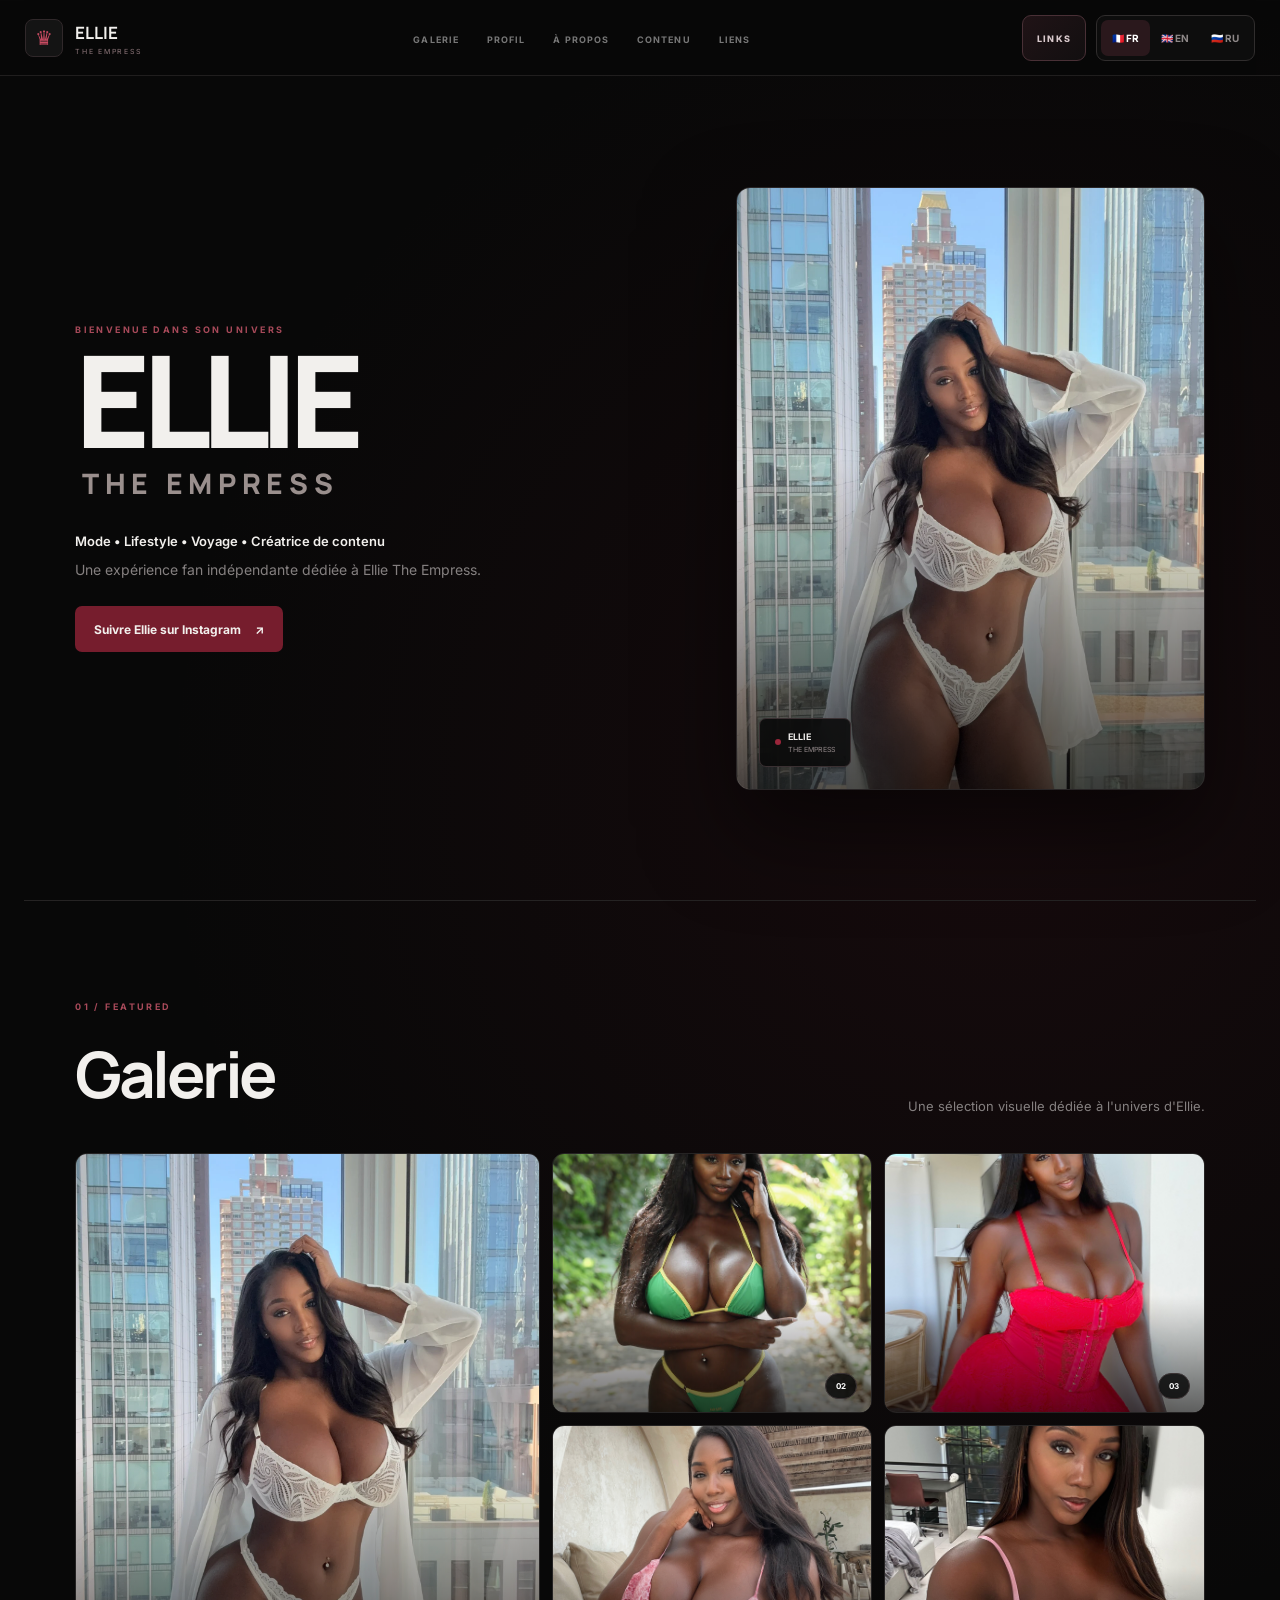
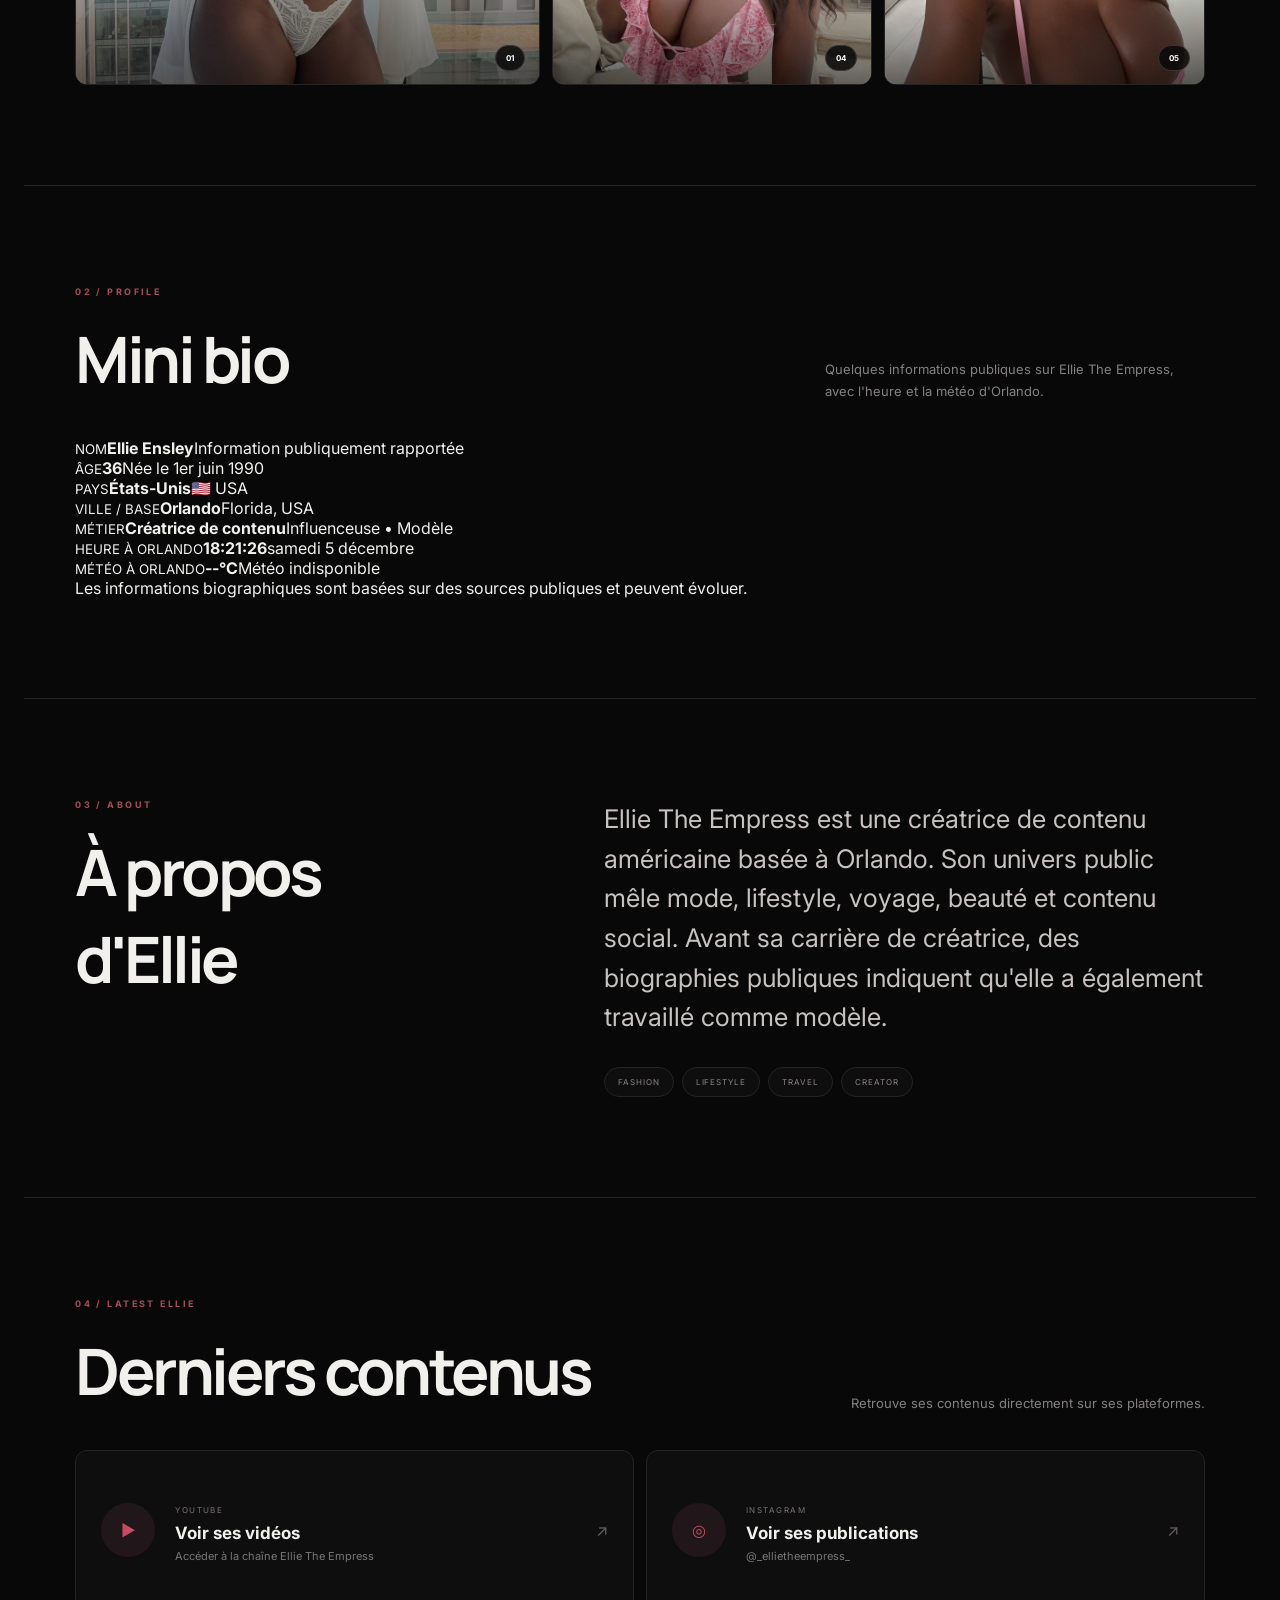
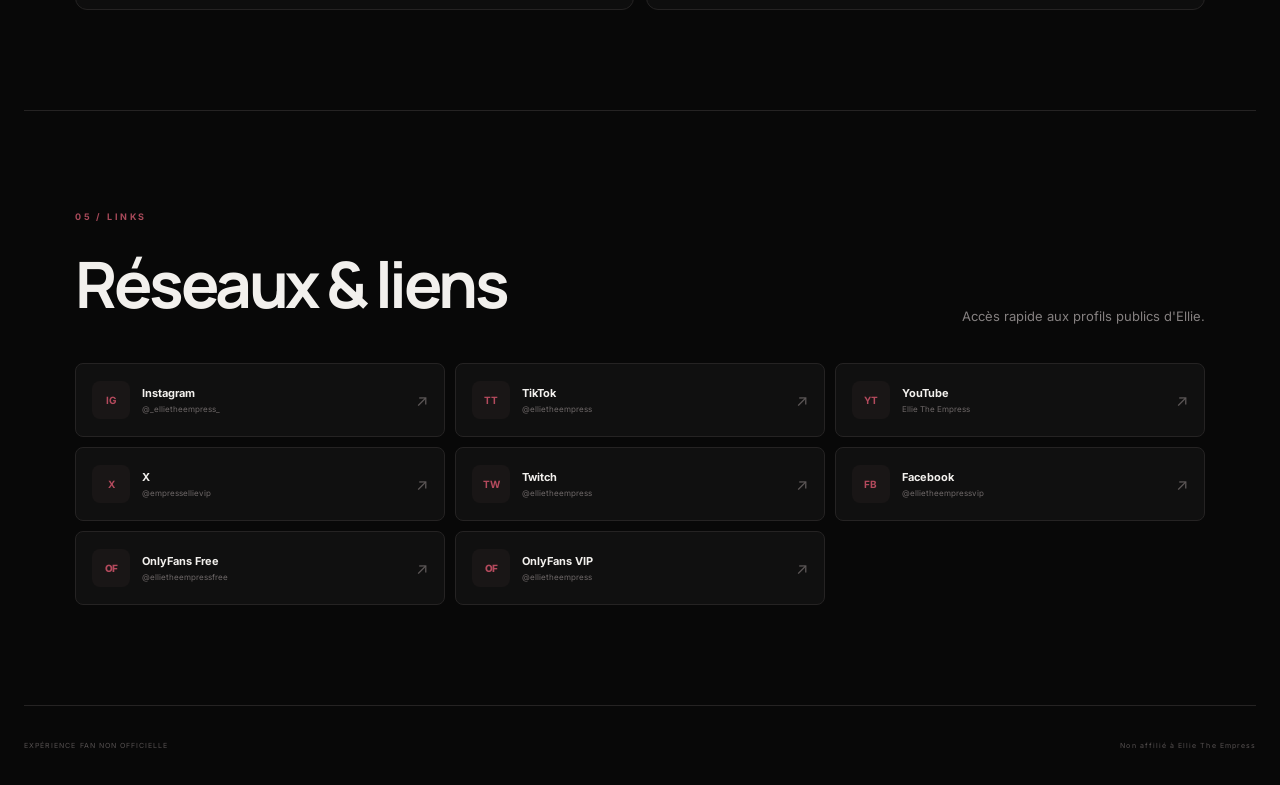
==== commit 37c35784: "Add translated Ellie profile, Orlando live clock and weather" ====
--- a/index.html
+++ b/index.html
@@ -1,9 +1,10 @@
-<!doctype html><html lang="fr"><head><meta charset="utf-8"><meta name="viewport" content="width=device-width,initial-scale=1"><meta name="theme-color" content="#080808"><meta property="og:title" content="Ellie The Empress"><meta property="og:description" content="Unofficial Ellie The Empress fan experience."><meta property="og:image" content="HE0_HcibAAAp8MD.webp"><meta property="og:type" content="website"><meta name="twitter:card" content="summary_large_image"><title>Ellie The Empress</title><meta name="description" content="Unofficial Ellie The Empress fan experience."><link rel="icon" href="HE0_HcibAAAp8MD.webp"><link rel="stylesheet" href="assets/css/style.css"></head><body><div class="app">
-<header id="home"><a class="brand" href="#home"><i>♛</i><div><b>ELLIE</b><span>THE EMPRESS</span></div></a><nav><a href="#gallery" data-i18n="navGallery">Galerie</a><a href="#about" data-i18n="navAbout">À propos</a><a href="#content" data-i18n="navContent">Contenu</a><a href="#links" data-i18n="navLinks">Liens</a></nav><div class="header-right"><a class="hub-btn" href="links.html" aria-label="Links Hub"><svg viewBox="0 0 24 24" aria-hidden="true"><path fill="none" stroke="currentColor" stroke-width="2" stroke-linecap="round" d="M10 13a5 5 0 0 0 7.5.5l3-3a5 5 0 0 0-7-7l-1.7 1.7M14 11a5 5 0 0 0-7.5-.5l-3 3a5 5 0 0 0 7 7l1.7-1.7"/></svg><span>LINKS</span></a><div class="lang-switcher"><button data-lang="fr" aria-label="Français"><svg viewBox="0 0 3 2"><path fill="#002395" d="M0 0h1v2H0z"/><path fill="#fff" d="M1 0h1v2H1z"/><path fill="#ED2939" d="M2 0h1v2H2z"/></svg>FR</button><button data-lang="en" aria-label="English"><svg viewBox="0 0 60 30"><path fill="#012169" d="M0 0h60v30H0z"/><path stroke="#fff" stroke-width="6" d="m0 0 60 30m0-30L0 30"/><path stroke="#C8102E" stroke-width="4" d="m0 0 60 30m0-30L0 30"/><path stroke="#fff" stroke-width="10" d="M30 0v30M0 15h60"/><path stroke="#C8102E" stroke-width="6" d="M30 0v30M0 15h60"/></svg>EN</button><button data-lang="ru" aria-label="Русский"><svg viewBox="0 0 3 2"><path fill="#fff" d="M0 0h3v.667H0z"/><path fill="#0039A6" d="M0 .667h3v.666H0z"/><path fill="#D52B1E" d="M0 1.333h3V2H0z"/></svg>RU</button></div></div></header>
-<main><section class="hero reveal"><div class="copy"><p class="eyebrow" data-i18n="welcome">BIENVENUE DANS SON UNIVERS</p><h1>ELLIE<span>THE EMPRESS</span></h1><p class="bio" data-i18n="bio">Mode • Lifestyle • Voyage • Créatrice</p><p class="desc" data-i18n="desc">Une expérience fan indépendante dédiée à Ellie The Empress.</p><div class="actions"><a class="main-btn" href="https://www.instagram.com/_ellietheempress_/" target="_blank" rel="noopener noreferrer"><span data-i18n="follow">Suivre Ellie sur Instagram</span><b>↗</b></a><a class="icon-btn" href="https://www.youtube.com/@EllieTheEmpress" target="_blank" rel="noopener noreferrer" aria-label="YouTube"><svg viewBox="0 0 24 24"><path fill="currentColor" d="M23.5 6.2a3 3 0 0 0-2.1-2.1C19.5 3.6 12 3.6 12 3.6s-7.5 0-9.4.5A3 3 0 0 0 .5 6.2 31 31 0 0 0 0 12a31 31 0 0 0 .5 5.8 3 3 0 0 0 2.1 2.1c1.9.5 9.4.5 9.4.5s7.5 0 9.4-.5a3 3 0 0 0 2.1-2.1A31 31 0 0 0 24 12a31 31 0 0 0-.5-5.8ZM9.6 15.6V8.4L15.8 12l-6.2 3.6Z"/></svg></a></div></div><div class="portrait"><img class="ellie-photo" src="HE0_HcibAAAp8MD.webp" alt="Ellie The Empress" fetchpriority="high"><div class="photo-shade"></div><div class="badge"><i></i><b>ELLIE</b><span>THE EMPRESS</span></div></div></section>
+<!doctype html><html lang="fr"><head><meta charset="utf-8"><meta name="viewport" content="width=device-width,initial-scale=1"><meta name="theme-color" content="#080808"><title>Ellie The Empress</title><meta name="description" content="Expérience fan non officielle dédiée à Ellie The Empress."><meta property="og:title" content="Ellie The Empress"><meta property="og:description" content="Unofficial Ellie The Empress fan experience."><meta property="og:image" content="HE0_HcibAAAp8MD.webp"><meta property="og:type" content="website"><meta name="twitter:card" content="summary_large_image"><link rel="icon" href="HE0_HcibAAAp8MD.webp"><link rel="manifest" href="manifest.webmanifest"><link rel="stylesheet" href="assets/css/style.css"></head><body><div class="app">
+<header id="home"><a class="brand" href="#home"><i>♛</i><div><b>ELLIE</b><span>THE EMPRESS</span></div></a><nav><a href="#gallery" data-i18n="navGallery">Galerie</a><a href="#profile" data-i18n="navProfile">Profil</a><a href="#about" data-i18n="navAbout">À propos</a><a href="#content" data-i18n="navContent">Contenu</a><a href="#links" data-i18n="navLinks">Liens</a></nav><div class="header-right"><a class="hub-btn" href="links.html"><span>LINKS</span></a><div class="lang-switcher"><button data-lang="fr">🇫🇷 FR</button><button data-lang="en">🇬🇧 EN</button><button data-lang="ru">🇷🇺 RU</button></div></div></header>
+<main><section class="hero reveal"><div class="copy"><p class="eyebrow" data-i18n="welcome">BIENVENUE DANS SON UNIVERS</p><h1>ELLIE<span>THE EMPRESS</span></h1><p class="bio" data-i18n="bio">Mode • Lifestyle • Voyage • Créatrice de contenu</p><p class="desc" data-i18n="desc">Une expérience fan indépendante dédiée à Ellie The Empress.</p><div class="actions"><a class="main-btn" href="https://www.instagram.com/_ellietheempress_/" target="_blank" rel="noopener noreferrer"><span data-i18n="follow">Suivre Ellie sur Instagram</span><b>↗</b></a></div></div><div class="portrait"><img class="ellie-photo" src="HE0_HcibAAAp8MD.webp" alt="Ellie The Empress" fetchpriority="high"><div class="photo-shade"></div><div class="badge"><i></i><b>ELLIE</b><span>THE EMPRESS</span></div></div></section>
 <section class="section reveal" id="gallery"><div class="section-head"><div><p class="section-kicker">01 / FEATURED</p><h2 data-i18n="galleryTitle">Galerie</h2></div><p data-i18n="galleryText">Une sélection visuelle dédiée à l'univers d'Ellie.</p></div><div class="gallery-grid"><button class="gallery-main" data-lightbox="HE0_HcibAAAp8MD.webp"><img src="HE0_HcibAAAp8MD.webp" alt="Ellie The Empress"><span>01</span></button><button class="gallery-main" data-lightbox="Tezza-3560-683x1024.jpeg"><img src="Tezza-3560-683x1024.jpeg" alt="Ellie The Empress" loading="lazy"><span>02</span></button><button class="gallery-main" data-lightbox="Capture d’écran 2026-09-21 102200.png"><img src="Capture d’écran 2026-09-21 102200.png" alt="Ellie The Empress" loading="lazy"><span>03</span></button><button class="gallery-main" data-lightbox="Capture d’écran 2026-09-25 143042.png"><img src="Capture d’écran 2026-09-25 143042.png" alt="Ellie The Empress" loading="lazy"><span>04</span></button><button class="gallery-main" data-lightbox="Capture d’écran 2026-09-28 134900.png"><img src="Capture d’écran 2026-09-28 134900.png" alt="Ellie The Empress" loading="lazy"><span>05</span></button></div></section>
-<section class="section about reveal" id="about"><div><p class="section-kicker">02 / ABOUT</p><h2 data-i18n="aboutTitle">À propos d'Ellie</h2></div><div class="about-copy"><p data-i18n="aboutText">Ellie The Empress est une créatrice de contenu dont l'univers public mêle mode, lifestyle, voyage et contenu social. Cette page fan rassemble ses principaux espaces publics dans une expérience visuelle indépendante.</p><div class="tags"><span>FASHION</span><span>LIFESTYLE</span><span>TRAVEL</span><span>CREATOR</span></div></div></section>
-<section class="section reveal" id="content"><div class="section-head"><div><p class="section-kicker">03 / LATEST ELLIE</p><h2 data-i18n="contentTitle">Derniers contenus</h2></div><p data-i18n="contentText">Retrouve ses contenus directement sur ses plateformes officielles.</p></div><div class="content-cards"><a href="https://www.youtube.com/@EllieTheEmpress" target="_blank" rel="noopener noreferrer"><span class="content-icon"><svg viewBox="0 0 24 24"><path fill="currentColor" d="M23.5 6.2a3 3 0 0 0-2.1-2.1C19.5 3.6 12 3.6 12 3.6s-7.5 0-9.4.5A3 3 0 0 0 .5 6.2A31 31 0 0 0 0 12a31 31 0 0 0 .5 5.8 3 3 0 0 0 2.1 2.1c1.9.5 9.4.5 9.4.5s7.5 0 9.4-.5a3 3 0 0 0 2.1-2.1A31 31 0 0 0 24 12a31 31 0 0 0-.5-5.8ZM9.6 15.6V8.4L15.8 12l-6.2 3.6Z"/></svg></span><div><small>YOUTUBE</small><h3 data-i18n="youtubeTitle">Voir ses vidéos</h3><p data-i18n="youtubeText">Accéder à la chaîne Ellie The Empress</p></div><i>↗</i></a><a href="https://www.instagram.com/_ellietheempress_/" target="_blank" rel="noopener noreferrer"><span class="content-icon"><svg viewBox="0 0 24 24"><rect x="3" y="3" width="18" height="18" rx="5" fill="none" stroke="currentColor" stroke-width="2"/><circle cx="12" cy="12" r="4" fill="none" stroke="currentColor" stroke-width="2"/><circle cx="17.5" cy="6.5" r="1.2" fill="currentColor"/></svg></span><div><small>INSTAGRAM</small><h3 data-i18n="instagramTitle">Voir ses publications</h3><p>@_ellietheempress_</p></div><i>↗</i></a></div></section>
-<section class="section reveal" id="links"><div class="section-head"><div><p class="section-kicker">04 / OFFICIAL LINKS</p><h2 data-i18n="linksTitle">Réseaux & liens</h2></div><p data-i18n="linksText">Accès rapide aux profils d'Ellie.</p></div><div class="socials"><a href="https://www.instagram.com/_ellietheempress_/" target="_blank" rel="noopener noreferrer"><b class="social-icon"><svg viewBox="0 0 24 24"><rect x="3" y="3" width="18" height="18" rx="5" fill="none" stroke="currentColor" stroke-width="2"/><circle cx="12" cy="12" r="4" fill="none" stroke="currentColor" stroke-width="2"/><circle cx="17.5" cy="6.5" r="1.2" fill="currentColor"/></svg></b><span>Instagram<small>@_ellietheempress_</small></span><i>↗</i></a><a href="https://www.tiktok.com/@ellietheempress" target="_blank" rel="noopener noreferrer"><b class="social-icon"><svg viewBox="0 0 24 24"><path fill="currentColor" d="M15 2h3a6 6 0 0 0 4 4v3a9 9 0 0 1-4-1v7a7 7 0 1 1-6-7v3a4 4 0 1 0 3 4V2Z"/></svg></b><span>TikTok<small>@ellietheempress</small></span><i>↗</i></a><a href="https://www.youtube.com/@EllieTheEmpress" target="_blank" rel="noopener noreferrer"><b class="social-icon"><svg viewBox="0 0 24 24"><path fill="currentColor" d="M23.5 6.2a3 3 0 0 0-2.1-2.1C19.5 3.6 12 3.6 12 3.6s-7.5 0-9.4.5A3 3 0 0 0 .5 6.2A31 31 0 0 0 0 12a31 31 0 0 0 .5 5.8 3 3 0 0 0 2.1 2.1c1.9.5 9.4.5 9.4.5s7.5 0 9.4-.5a3 3 0 0 0 2.1-2.1A31 31 0 0 0 24 12a31 31 0 0 0-.5-5.8ZM9.6 15.6V8.4L15.8 12l-6.2 3.6Z"/></svg></b><span>YouTube<small>Ellie The Empress</small></span><i>↗</i></a><a href="https://x.com/empressellievip" target="_blank" rel="noopener noreferrer"><b class="social-icon"><svg viewBox="0 0 24 24"><path fill="currentColor" d="M18.9 2H22l-6.8 7.8L23.2 22h-6.3l-4.9-6.4L6.4 22H3.3l7.2-8.2L2.8 2h6.4l4.4 5.8L18.9 2Zm-1.1 17.9h1.7L8.3 4H6.5l11.3 15.9Z"/></svg></b><span>X<small>@empressellievip</small></span><i>↗</i></a><a href="https://www.twitch.tv/ellietheempress" target="_blank" rel="noopener noreferrer"><b class="social-icon"><svg viewBox="0 0 24 24"><path fill="currentColor" d="M4 2h18v13l-5 5h-4l-3 3v-3H4V2Zm2 2v14h5v2l2-2h4l3-3V4H6Zm5 3h2v6h-2V7Zm5 0h2v6h-2V7Z"/></svg></b><span>Twitch<small>@ellietheempress</small></span><i>↗</i></a><a href="https://www.facebook.com/ellietheempressvip" target="_blank" rel="noopener noreferrer"><b class="social-icon"><svg viewBox="0 0 24 24"><path fill="currentColor" d="M13.8 22v-9h3l.5-3.5h-3.5V7.3c0-1 .3-1.7 1.8-1.7h1.9V2.5c-.3 0-1.5-.1-2.8-.1-2.8 0-4.7 1.7-4.7 4.8v2.3H7V13h3v9h3.8Z"/></svg></b><span>Facebook<small>@ellietheempressvip</small></span><i>↗</i></a><a href="https://onlyfans.com/ellietheempressfree" target="_blank" rel="noopener noreferrer"><b class="social-icon of">OF</b><span>OnlyFans Free<small>@ellietheempressfree</small></span><i>↗</i></a><a href="https://onlyfans.com/ellietheempress" target="_blank" rel="noopener noreferrer"><b class="social-icon of">OF</b><span>OnlyFans VIP<small>@ellietheempress</small></span><i>↗</i></a></div></section></main><footer><span data-i18n="footerFan">EXPÉRIENCE FAN NON OFFICIELLE</span><span data-i18n="footerLegal">Non affilié à Ellie The Empress</span></footer></div>
-<button id="toTop" aria-label="Back to top">↑</button><div class="lightbox" id="lightbox" aria-hidden="true"><button class="lb-close" aria-label="Close">×</button><button class="lb-prev" aria-label="Previous">‹</button><img src="" alt="Ellie The Empress"><button class="lb-next" aria-label="Next">›</button><div class="lb-count"></div></div>
-<script>const translations={fr:{navGallery:'Galerie',navAbout:'À propos',navContent:'Contenu',navLinks:'Liens',welcome:'BIENVENUE DANS SON UNIVERS',bio:'Mode • Lifestyle • Voyage • Créatrice',desc:'Une expérience fan indépendante dédiée à Ellie The Empress.',follow:'Suivre Ellie sur Instagram',galleryTitle:'Galerie',galleryText:"Une sélection visuelle dédiée à l'univers d'Ellie.",aboutTitle:"À propos d'Ellie",aboutText:"Ellie The Empress est une créatrice de contenu dont l'univers public mêle mode, lifestyle, voyage et contenu social. Cette page fan rassemble ses principaux espaces publics dans une expérience visuelle indépendante.",contentTitle:'Latest Ellie',contentText:'Retrouve ses contenus directement sur ses plateformes officielles.',youtubeTitle:'Voir ses vidéos',youtubeText:'Accéder à la chaîne Ellie The Empress',instagramTitle:'Voir ses publications',linksTitle:'Réseaux & liens',linksText:"Accès rapide aux profils d'Ellie.",footerFan:'EXPÉRIENCE FAN NON OFFICIELLE',footerLegal:'Non affilié à Ellie The Empress'},en:{navGallery:'Gallery',navAbout:'About',navContent:'Content',navLinks:'Links',welcome:'WELCOME TO HER WORLD',bio:'Fashion • Lifestyle • Travel • Creator',desc:'An independent fan experience dedicated to Ellie The Empress.',follow:'Follow Ellie on Instagram',galleryTitle:'Gallery',galleryText:"A visual selection dedicated to Ellie's world.",aboutTitle:'About Ellie',aboutText:"Ellie The Empress is a content creator whose public world blends fashion, lifestyle, travel and social content. This fan page brings together her main public spaces in an independent visual experience.",contentTitle:'Latest Ellie',contentText:'Find her content directly on her official platforms.',youtubeTitle:'Watch her videos',youtubeText:'Open the Ellie The Empress channel',instagramTitle:'See her posts',linksTitle:'Socials & links',linksText:"Quick access to Ellie's profiles.",footerFan:'UNOFFICIAL FAN EXPERIENCE',footerLegal:'Not affiliated with Ellie The Empress'},ru:{navGallery:'Галерея',navAbout:'Об Элли',navContent:'Контент',navLinks:'Ссылки',welcome:'ДОБРО ПОЖАЛОВАТЬ В ЕЁ МИР',bio:'Мода • Лайфстайл • Путешествия • Автор контента',desc:'Независимый фан-сайт, посвящённый Ellie The Empress.',follow:'Подписаться на Ellie в Instagram',galleryTitle:'Галерея',galleryText:'Визуальная подборка, посвящённая миру Элли.',aboutTitle:'Об Элли',aboutText:'Ellie The Empress — создатель контента, чей публичный образ объединяет моду, лайфстайл, путешествия и социальные сети.',contentTitle:'Latest Ellie',contentText:'Смотрите её контент на официальных платформах.',youtubeTitle:'Смотреть видео',youtubeText:'Открыть канал Ellie The Empress',instagramTitle:'Смотреть публикации',linksTitle:'Соцсети и ссылки',linksText:'Быстрый доступ к профилям Элли.',footerFan:'НЕОФИЦИАЛЬНЫЙ ФАН-САЙТ',footerLegal:'Не связан с Ellie The Empress'}};function setLanguage(l){if(!translations[l])l='fr';document.documentElement.lang=l;document.querySelectorAll('[data-i18n]').forEach(e=>{let v=translations[l][e.dataset.i18n];if(v)e.textContent=v});document.querySelectorAll('[data-lang]').forEach(b=>b.classList.toggle('active',b.dataset.lang===l));try{localStorage.setItem('ellie-language',l)}catch(e){}}document.querySelectorAll('[data-lang]').forEach(b=>b.onclick=()=>setLanguage(b.dataset.lang));let saved='fr';try{saved=localStorage.getItem('ellie-language')||'fr'}catch(e){}setLanguage(saved);const items=[...document.querySelectorAll('[data-lightbox]')],lb=document.getElementById('lightbox'),lbImg=lb.querySelector('img'),count=lb.querySelector('.lb-count');let idx=0;function show(i){idx=(i+items.length)%items.length;lbImg.src=items[idx].dataset.lightbox;count.textContent=(idx+1)+' / '+items.length}function openLb(i){show(i);lb.classList.add('open');lb.setAttribute('aria-hidden','false');document.body.classList.add('no-scroll')}function closeLb(){lb.classList.remove('open');lb.setAttribute('aria-hidden','true');document.body.classList.remove('no-scroll');lbImg.src=''}items.forEach((b,i)=>b.onclick=()=>openLb(i));lb.querySelector('.lb-close').onclick=closeLb;lb.querySelector('.lb-prev').onclick=()=>show(idx-1);lb.querySelector('.lb-next').onclick=()=>show(idx+1);lb.onclick=e=>{if(e.target===lb)closeLb()};document.onkeydown=e=>{if(!lb.classList.contains('open'))return;if(e.key==='Escape')closeLb();if(e.key==='ArrowLeft')show(idx-1);if(e.key==='ArrowRight')show(idx+1)};const topBtn=document.getElementById('toTop');addEventListener('scroll',()=>topBtn.classList.toggle('show',scrollY>500),{passive:true});topBtn.onclick=()=>scrollTo({top:0,behavior:'smooth'});const sections=[...document.querySelectorAll('main section[id]')],links=[...document.querySelectorAll('nav a')];const navObs=new IntersectionObserver(es=>es.forEach(e=>{if(e.isIntersecting){links.forEach(a=>a.classList.toggle('active',a.getAttribute('href')==='#'+e.target.id))}}),{rootMargin:'-35% 0px -55%'});sections.forEach(s=>navObs.observe(s));const revealObs=new IntersectionObserver(es=>es.forEach(e=>{if(e.isIntersecting){e.target.classList.add('visible');revealObs.unobserve(e.target)}}),{threshold:.08});document.querySelectorAll('.reveal').forEach(e=>revealObs.observe(e));</script></body></html>+<section class="section profile-section reveal" id="profile"><div class="section-head"><div><p class="section-kicker">02 / PROFILE</p><h2 data-i18n="profileTitle">Mini bio</h2></div><p data-i18n="profileIntro">Quelques informations publiques sur Ellie The Empress, avec l'heure et la météo d'Orlando.</p></div><div class="profile-grid"><article class="profile-card"><small data-i18n="realNameLabel">NOM</small><strong>Ellie Ensley</strong><span data-i18n="publicInfo">Information publiquement rapportée</span></article><article class="profile-card"><small data-i18n="ageLabel">ÂGE</small><strong>36</strong><span data-i18n="bornText">Née le 1er juin 1990</span></article><article class="profile-card"><small data-i18n="countryLabel">PAYS</small><strong data-i18n="countryValue">États-Unis</strong><span>🇺🇸 USA</span></article><article class="profile-card"><small data-i18n="cityLabel">VILLE / BASE</small><strong>Orlando</strong><span>Florida, USA</span></article><article class="profile-card"><small data-i18n="jobLabel">MÉTIER</small><strong data-i18n="jobValue">Créatrice de contenu</strong><span data-i18n="jobSub">Influenceuse • Modèle</span></article><article class="profile-card live-card"><small data-i18n="timeLabel">HEURE À ORLANDO</small><strong id="orlandoTime">--:--</strong><span id="orlandoDate">America/New_York</span></article><article class="profile-card weather-card"><small data-i18n="weatherLabel">MÉTÉO À ORLANDO</small><strong id="weatherTemp">--°C</strong><span id="weatherText" data-i18n="weatherLoading">Chargement de la météo…</span></article></div><p class="profile-note" data-i18n="profileNote">Les informations biographiques sont basées sur des sources publiques et peuvent évoluer.</p></section>
+<section class="section about reveal" id="about"><div><p class="section-kicker">03 / ABOUT</p><h2 data-i18n="aboutTitle">À propos d'Ellie</h2></div><div class="about-copy"><p data-i18n="aboutText">Ellie The Empress est une créatrice de contenu américaine basée à Orlando. Son univers public mêle mode, lifestyle, voyage, beauté et contenu social. Avant sa carrière de créatrice, des biographies publiques indiquent qu'elle a également travaillé comme modèle.</p><div class="tags"><span>FASHION</span><span>LIFESTYLE</span><span>TRAVEL</span><span>CREATOR</span></div></div></section>
+<section class="section reveal" id="content"><div class="section-head"><div><p class="section-kicker">04 / LATEST ELLIE</p><h2 data-i18n="contentTitle">Derniers contenus</h2></div><p data-i18n="contentText">Retrouve ses contenus directement sur ses plateformes.</p></div><div class="content-cards"><a href="https://www.youtube.com/@EllieTheEmpress" target="_blank" rel="noopener noreferrer"><span class="content-icon">▶</span><div><small>YOUTUBE</small><h3 data-i18n="youtubeTitle">Voir ses vidéos</h3><p data-i18n="youtubeText">Accéder à la chaîne Ellie The Empress</p></div><i>↗</i></a><a href="https://www.instagram.com/_ellietheempress_/" target="_blank" rel="noopener noreferrer"><span class="content-icon">◎</span><div><small>INSTAGRAM</small><h3 data-i18n="instagramTitle">Voir ses publications</h3><p>@_ellietheempress_</p></div><i>↗</i></a></div></section>
+<section class="section reveal" id="links"><div class="section-head"><div><p class="section-kicker">05 / LINKS</p><h2 data-i18n="linksTitle">Réseaux & liens</h2></div><p data-i18n="linksText">Accès rapide aux profils publics d'Ellie.</p></div><div class="socials"><a href="https://www.instagram.com/_ellietheempress_/" target="_blank" rel="noopener noreferrer"><b class="social-icon">IG</b><span>Instagram<small>@_ellietheempress_</small></span><i>↗</i></a><a href="https://www.tiktok.com/@ellietheempress" target="_blank" rel="noopener noreferrer"><b class="social-icon">TT</b><span>TikTok<small>@ellietheempress</small></span><i>↗</i></a><a href="https://www.youtube.com/@EllieTheEmpress" target="_blank" rel="noopener noreferrer"><b class="social-icon">YT</b><span>YouTube<small>Ellie The Empress</small></span><i>↗</i></a><a href="https://x.com/empressellievip" target="_blank" rel="noopener noreferrer"><b class="social-icon">X</b><span>X<small>@empressellievip</small></span><i>↗</i></a><a href="https://www.twitch.tv/ellietheempress" target="_blank" rel="noopener noreferrer"><b class="social-icon">TW</b><span>Twitch<small>@ellietheempress</small></span><i>↗</i></a><a href="https://www.facebook.com/ellietheempressvip" target="_blank" rel="noopener noreferrer"><b class="social-icon">FB</b><span>Facebook<small>@ellietheempressvip</small></span><i>↗</i></a><a href="https://onlyfans.com/ellietheempressfree" target="_blank" rel="noopener noreferrer"><b class="social-icon of">OF</b><span>OnlyFans Free<small>@ellietheempressfree</small></span><i>↗</i></a><a href="https://onlyfans.com/ellietheempress" target="_blank" rel="noopener noreferrer"><b class="social-icon of">OF</b><span>OnlyFans VIP<small>@ellietheempress</small></span><i>↗</i></a></div></section></main><footer><span data-i18n="footerFan">EXPÉRIENCE FAN NON OFFICIELLE</span><span data-i18n="footerLegal">Non affilié à Ellie The Empress</span></footer></div>
+<button id="toTop" aria-label="Retour en haut">↑</button><div class="lightbox" id="lightbox" aria-hidden="true"><button class="lb-close" aria-label="Fermer">×</button><button class="lb-prev" aria-label="Précédente">‹</button><img src="" alt="Ellie The Empress"><button class="lb-next" aria-label="Suivante">›</button><div class="lb-count"></div></div>
+<script>const T={fr:{navGallery:'Galerie',navProfile:'Profil',navAbout:'À propos',navContent:'Contenu',navLinks:'Liens',welcome:'BIENVENUE DANS SON UNIVERS',bio:'Mode • Lifestyle • Voyage • Créatrice de contenu',desc:'Une expérience fan indépendante dédiée à Ellie The Empress.',follow:'Suivre Ellie sur Instagram',galleryTitle:'Galerie',galleryText:"Une sélection visuelle dédiée à l'univers d'Ellie.",profileTitle:'Mini bio',profileIntro:"Quelques informations publiques sur Ellie The Empress, avec l'heure et la météo d'Orlando.",realNameLabel:'NOM',publicInfo:'Information publiquement rapportée',ageLabel:'ÂGE',bornText:'Née le 1er juin 1990',countryLabel:'PAYS',countryValue:'États-Unis',cityLabel:'VILLE / BASE',jobLabel:'MÉTIER',jobValue:'Créatrice de contenu',jobSub:'Influenceuse • Modèle',timeLabel:'HEURE À ORLANDO',weatherLabel:'MÉTÉO À ORLANDO',weatherLoading:'Chargement de la météo…',profileNote:'Les informations biographiques sont basées sur des sources publiques et peuvent évoluer.',aboutTitle:"À propos d'Ellie",aboutText:"Ellie The Empress est une créatrice de contenu américaine basée à Orlando. Son univers public mêle mode, lifestyle, voyage, beauté et contenu social. Avant sa carrière de créatrice, des biographies publiques indiquent qu'elle a également travaillé comme modèle.",contentTitle:'Derniers contenus',contentText:'Retrouve ses contenus directement sur ses plateformes.',youtubeTitle:'Voir ses vidéos',youtubeText:'Accéder à la chaîne Ellie The Empress',instagramTitle:'Voir ses publications',linksTitle:'Réseaux & liens',linksText:"Accès rapide aux profils publics d'Ellie.",footerFan:'EXPÉRIENCE FAN NON OFFICIELLE',footerLegal:'Non affilié à Ellie The Empress'},en:{navGallery:'Gallery',navProfile:'Profile',navAbout:'About',navContent:'Content',navLinks:'Links',welcome:'WELCOME TO HER WORLD',bio:'Fashion • Lifestyle • Travel • Content Creator',desc:'An independent fan experience dedicated to Ellie The Empress.',follow:'Follow Ellie on Instagram',galleryTitle:'Gallery',galleryText:"A visual selection dedicated to Ellie's world.",profileTitle:'Mini bio',profileIntro:'Public information about Ellie The Empress, plus the current time and weather in Orlando.',realNameLabel:'NAME',publicInfo:'Publicly reported information',ageLabel:'AGE',bornText:'Born June 1, 1990',countryLabel:'COUNTRY',countryValue:'United States',cityLabel:'CITY / BASE',jobLabel:'OCCUPATION',jobValue:'Content creator',jobSub:'Influencer • Model',timeLabel:'TIME IN ORLANDO',weatherLabel:'WEATHER IN ORLANDO',weatherLoading:'Loading weather…',profileNote:'Biographical details are based on public sources and may change.',aboutTitle:'About Ellie',aboutText:'Ellie The Empress is an American content creator based in Orlando. Her public world blends fashion, lifestyle, travel, beauty and social content. Public biographies also report that she worked as a model before her creator career.',contentTitle:'Latest content',contentText:'Find her content directly on her platforms.',youtubeTitle:'Watch her videos',youtubeText:'Open the Ellie The Empress channel',instagramTitle:'See her posts',linksTitle:'Socials & links',linksText:"Quick access to Ellie's public profiles.",footerFan:'UNOFFICIAL FAN EXPERIENCE',footerLegal:'Not affiliated with Ellie The Empress'},ru:{navGallery:'Галерея',navProfile:'Профиль',navAbout:'Об Элли',navContent:'Контент',navLinks:'Ссылки',welcome:'ДОБРО ПОЖАЛОВАТЬ В ЕЁ МИР',bio:'Мода • Лайфстайл • Путешествия • Создатель контента',desc:'Независимый фан-сайт, посвящённый Ellie The Empress.',follow:'Подписаться на Ellie в Instagram',galleryTitle:'Галерея',galleryText:'Визуальная подборка, посвящённая миру Элли.',profileTitle:'Краткая биография',profileIntro:'Публичная информация об Ellie The Empress, а также текущее время и погода в Орландо.',realNameLabel:'ИМЯ',publicInfo:'Информация из открытых источников',ageLabel:'ВОЗРАСТ',bornText:'Родилась 1 июня 1990 года',countryLabel:'СТРАНА',countryValue:'США',cityLabel:'ГОРОД / БАЗА',jobLabel:'ПРОФЕССИЯ',jobValue:'Создатель контента',jobSub:'Инфлюенсер • Модель',timeLabel:'ВРЕМЯ В ОРЛАНДО',weatherLabel:'ПОГОДА В ОРЛАНДО',weatherLoading:'Загрузка погоды…',profileNote:'Биографические сведения основаны на открытых источниках и могут меняться.',aboutTitle:'Об Элли',aboutText:'Ellie The Empress — американская создательница контента, живущая в Орландо. Её публичный контент посвящён моде, образу жизни, путешествиям, красоте и социальным сетям. В открытых биографиях также сообщается, что до карьеры создателя контента она работала моделью.',contentTitle:'Последние материалы',contentText:'Смотрите её контент непосредственно на её платформах.',youtubeTitle:'Смотреть видео',youtubeText:'Открыть канал Ellie The Empress',instagramTitle:'Смотреть публикации',linksTitle:'Соцсети и ссылки',linksText:'Быстрый доступ к публичным профилям Элли.',footerFan:'НЕОФИЦИАЛЬНЫЙ ФАН-САЙТ',footerLegal:'Не связан с Ellie The Empress'}};let currentLang='fr';function setLanguage(l){if(!T[l])l='fr';currentLang=l;document.documentElement.lang=l;document.querySelectorAll('[data-i18n]').forEach(e=>{const v=T[l][e.dataset.i18n];if(v)e.textContent=v});document.querySelectorAll('[data-lang]').forEach(b=>b.classList.toggle('active',b.dataset.lang===l));try{localStorage.setItem('ellie-language',l)}catch(e){}updateClock();renderWeather()}document.querySelectorAll('[data-lang]').forEach(b=>b.onclick=()=>setLanguage(b.dataset.lang));function updateClock(){const now=new Date(),locale=currentLang==='fr'?'fr-FR':currentLang==='ru'?'ru-RU':'en-US';document.getElementById('orlandoTime').textContent=new Intl.DateTimeFormat(locale,{timeZone:'America/New_York',hour:'2-digit',minute:'2-digit',second:'2-digit',hour12:false}).format(now);document.getElementById('orlandoDate').textContent=new Intl.DateTimeFormat(locale,{timeZone:'America/New_York',weekday:'long',day:'numeric',month:'long'}).format(now)}setInterval(updateClock,1000);let weatherData=null;const weatherNames={fr:{0:'Ciel dégagé',1:'Plutôt dégagé',2:'Partiellement nuageux',3:'Couvert',45:'Brouillard',48:'Brouillard givrant',51:'Bruine légère',53:'Bruine',55:'Forte bruine',61:'Pluie légère',63:'Pluie',65:'Forte pluie',80:'Averses légères',81:'Averses',82:'Fortes averses',95:'Orages',96:'Orages avec grêle',99:'Forts orages avec grêle'},en:{0:'Clear sky',1:'Mainly clear',2:'Partly cloudy',3:'Overcast',45:'Fog',48:'Rime fog',51:'Light drizzle',53:'Drizzle',55:'Heavy drizzle',61:'Light rain',63:'Rain',65:'Heavy rain',80:'Light showers',81:'Showers',82:'Heavy showers',95:'Thunderstorms',96:'Thunderstorms with hail',99:'Heavy thunderstorms with hail'},ru:{0:'Ясно',1:'Преимущественно ясно',2:'Переменная облачность',3:'Пасмурно',45:'Туман',48:'Изморозь',51:'Лёгкая морось',53:'Морось',55:'Сильная морось',61:'Небольшой дождь',63:'Дождь',65:'Сильный дождь',80:'Небольшие ливни',81:'Ливни',82:'Сильные ливни',95:'Гроза',96:'Гроза с градом',99:'Сильная гроза с градом'}};function renderWeather(){if(!weatherData)return;document.getElementById('weatherTemp').textContent=Math.round(weatherData.temperature_2m)+'°C';document.getElementById('weatherText').textContent=(weatherNames[currentLang][weatherData.weather_code]||weatherNames[currentLang][3])+' • '+Math.round(weatherData.relative_humidity_2m)+'%'}fetch('https://api.open-meteo.com/v1/forecast?latitude=28.5383&longitude=-81.3792&current=temperature_2m,relative_humidity_2m,weather_code&temperature_unit=celsius&timezone=America%2FNew_York').then(r=>r.json()).then(d=>{weatherData=d.current;renderWeather()}).catch(()=>{document.getElementById('weatherText').textContent=currentLang==='fr'?'Météo indisponible':currentLang==='ru'?'Погода недоступна':'Weather unavailable'});let saved='fr';try{saved=localStorage.getItem('ellie-language')||'fr'}catch(e){}setLanguage(saved);const items=[...document.querySelectorAll('[data-lightbox]')],lb=document.getElementById('lightbox'),lbImg=lb.querySelector('img'),count=lb.querySelector('.lb-count');let idx=0;function show(i){idx=(i+items.length)%items.length;lbImg.src=items[idx].dataset.lightbox;count.textContent=(idx+1)+' / '+items.length}function openLb(i){show(i);lb.classList.add('open');document.body.classList.add('no-scroll')}function closeLb(){lb.classList.remove('open');document.body.classList.remove('no-scroll');lbImg.src=''}items.forEach((b,i)=>b.onclick=()=>openLb(i));lb.querySelector('.lb-close').onclick=closeLb;lb.querySelector('.lb-prev').onclick=()=>show(idx-1);lb.querySelector('.lb-next').onclick=()=>show(idx+1);document.onkeydown=e=>{if(e.key==='Escape')closeLb();if(lb.classList.contains('open')&&e.key==='ArrowLeft')show(idx-1);if(lb.classList.contains('open')&&e.key==='ArrowRight')show(idx+1)};const topBtn=document.getElementById('toTop');addEventListener('scroll',()=>topBtn.classList.toggle('show',scrollY>500),{passive:true});topBtn.onclick=()=>scrollTo({top:0,behavior:'smooth'});const revealObs=new IntersectionObserver(es=>es.forEach(e=>{if(e.isIntersecting){e.target.classList.add('visible');revealObs.unobserve(e.target)}}),{threshold:.06});document.querySelectorAll('.reveal').forEach(e=>revealObs.observe(e));if('serviceWorker'in navigator)navigator.serviceWorker.register('./sw.js').catch(()=>{});</script></body></html>
--- a/assets/css/style.css
+++ b/assets/css/style.css
@@ -1 +1 @@
-@import url('https://fonts.googleapis.com/css2?family=Inter:wght@400;500;600;700&family=Manrope:wght@700;800&display=swap');:root{--bg:#080808;--panel:#101010;--text:#f2f0ed;--muted:#858080;--accent:#761d2d;--accent2:#a52a40;--line:#252323}*{box-sizing:border-box;margin:0;padding:0}html{scroll-behavior:smooth;scroll-padding-top:100px}html,body{min-height:100%;background:var(--bg);color:var(--text)}body{font-family:Inter,sans-serif;background:radial-gradient(circle at 78% 20%,rgba(118,29,45,.13),transparent 25%),#080808}body.no-scroll{overflow:hidden}a{color:inherit;text-decoration:none}button{font:inherit}.app{width:min(calc(100% - 48px),1440px);margin:auto}header{height:76px;display:flex;align-items:center;justify-content:space-between;border:1px solid transparent;border-bottom-color:var(--line);position:sticky;top:0;z-index:50;background:rgba(8,8,8,.76);backdrop-filter:blur(18px);-webkit-backdrop-filter:blur(18px)}header:before{content:'';position:absolute;left:50%;transform:translateX(-50%);width:100vw;height:100%;z-index:-1;background:rgba(8,8,8,.76);border-bottom:1px solid #201e1e}.brand{display:flex;align-items:center;gap:12px}.brand>i{width:38px;height:38px;border-radius:8px;display:grid;place-items:center;background:#141414;border:1px solid #30282a;color:#c94b62;font-style:normal;font-size:20px}.brand div{display:flex;flex-direction:column}.brand b{font-family:Manrope;font-size:17px}.brand span{font-size:7px;letter-spacing:.25em;color:#8e777b;margin-top:3px}nav{display:flex;gap:28px}nav a{position:relative;padding:29px 0 27px;font-size:9px;font-weight:700;letter-spacing:.12em;text-transform:uppercase;color:#777;transition:.2s}nav a:after{content:'';position:absolute;left:0;right:0;bottom:0;height:2px;background:#a52a40;transform:scaleX(0);transition:.2s}nav a:hover,nav a.active{color:#fff}nav a.active:after{transform:scaleX(1)}.header-right{display:flex}.lang-switcher{display:flex;padding:4px;border:1px solid #302d2d;border-radius:9px;background:#0d0d0d}.lang-switcher button{height:36px;border:0;background:transparent;color:#8e8888;padding:7px 11px;border-radius:7px;cursor:pointer;font-size:10px;font-weight:700;display:flex;align-items:center;gap:7px}.lang-switcher svg{width:22px;height:15px;border-radius:2px;box-shadow:0 0 0 1px #ffffff18}.lang-switcher button.active{background:#2a181c;color:#fff}.hero{min-height:calc(100vh - 76px);display:grid;grid-template-columns:1fr .82fr;gap:7vw;align-items:center;padding:65px 4vw}.eyebrow,.section-kicker{color:#a84a5a;font-size:9px;font-weight:700;letter-spacing:.27em;margin-bottom:18px}.copy h1{font-family:Manrope;font-size:clamp(78px,10vw,150px);font-weight:800;letter-spacing:-.075em;line-height:.72;animation:titleIn .9s cubic-bezier(.2,.8,.2,1) both}.copy h1 span{display:block;font-size:.22em;letter-spacing:.2em;color:#9a8f8d;margin:28px 0 0 7px}.bio{font-size:13px;font-weight:600;margin:40px 0 12px}.desc{color:var(--muted);font-size:14px}.actions{display:flex;gap:10px;margin-top:28px}.actions a{min-height:46px;display:flex;align-items:center;justify-content:center;border-radius:7px;font-size:12px;font-weight:700;transition:.2s}.main-btn{padding:0 19px;background:var(--accent)}.main-btn b{margin-left:14px}.main-btn:hover{background:var(--accent2);transform:translateY(-2px)}.icon-btn{width:46px;background:#131313;border:1px solid var(--line)}.icon-btn svg{width:18px}.portrait{height:min(67vh,680px);min-height:480px;border-radius:14px;position:relative;background:#111;border:1px solid #292526;overflow:hidden;box-shadow:0 40px 90px #0008}.ellie-photo{position:absolute;inset:0;width:100%;height:100%;object-fit:cover;transition:transform .7s}.portrait:hover .ellie-photo{transform:scale(1.025)}.photo-shade{position:absolute;inset:0;background:linear-gradient(180deg,transparent 45%,#000a)}.badge{position:absolute;left:22px;bottom:22px;background:#080808d9;backdrop-filter:blur(12px);border:1px solid #3a3032;border-radius:7px;padding:12px 15px;display:grid;grid-template-columns:auto 1fr;align-items:center}.badge>i{grid-row:span 2;width:6px;height:6px;border-radius:50%;background:#9b263b;margin-right:7px}.badge b{font-size:9px}.badge span{font-size:7px;color:#93898a;margin-top:3px}.section{padding:100px 4vw;border-top:1px solid var(--line)}.section-head{display:flex;align-items:end;justify-content:space-between;gap:30px;margin-bottom:36px}.section h2{font-family:Manrope;font-size:clamp(42px,5vw,74px);letter-spacing:-.055em}.section-head>p{max-width:380px;color:var(--muted);font-size:13px;line-height:1.7}.gallery-grid{display:grid;grid-template-columns:1.45fr 1fr 1fr;grid-template-rows:260px 260px;gap:12px}.gallery-main{border:1px solid var(--line);border-radius:12px;overflow:hidden;background:#0d0d0d;position:relative;padding:0;cursor:pointer;color:#fff}.gallery-main:first-child{grid-row:1/3}.gallery-main img{width:100%;height:100%;object-fit:cover;display:block;transition:.55s}.gallery-main:hover img{transform:scale(1.04)}.gallery-main:after{content:'';position:absolute;inset:0;background:linear-gradient(180deg,transparent 55%,#0009)}.gallery-main span{position:absolute;z-index:2;right:14px;bottom:13px;background:#090909d9;border:1px solid #3b3334;border-radius:20px;padding:7px 10px;font-size:8px;font-weight:700}.about{display:grid;grid-template-columns:.8fr 1.2fr;gap:10vw}.about-copy>p{font-size:clamp(18px,2vw,28px);line-height:1.55;color:#c7c2c0;max-width:760px}.tags{display:flex;gap:8px;flex-wrap:wrap;margin-top:30px}.tags span{border:1px solid var(--line);background:#0e0e0e;border-radius:100px;padding:9px 13px;font-size:8px;letter-spacing:.12em;color:#8d8585}.content-cards{display:grid;grid-template-columns:1fr 1fr;gap:12px}.content-cards>a{min-height:160px;border:1px solid var(--line);border-radius:12px;background:#0e0e0e;padding:25px;display:flex;align-items:center;gap:20px;transition:.2s}.content-cards>a:hover,.socials a:hover{border-color:#59363d;background:#151313;transform:translateY(-2px)}.content-icon{width:54px;height:54px;border-radius:50%;display:grid;place-items:center;background:#211619;color:#c94b62;flex:0 0 auto}.content-icon svg{width:22px;height:22px}.content-cards small{color:#7c7373;font-size:8px;letter-spacing:.18em}.content-cards h3{font-size:17px;margin:6px 0}.content-cards p{font-size:11px;color:#777}.content-cards i{margin-left:auto;font-style:normal;color:#665e5e}.socials{display:grid;grid-template-columns:repeat(3,1fr);gap:10px}.socials a{height:74px;border:1px solid var(--line);background:var(--panel);border-radius:8px;padding:0 16px;display:flex;align-items:center;gap:12px;transition:.2s}.social-icon{width:38px;height:38px;border-radius:8px;background:#191616;display:grid;place-items:center;color:#b44a5d;font-size:10px;flex:0 0 auto}.social-icon svg{width:20px;height:20px}.social-icon.of{font-weight:800;letter-spacing:-.05em}.socials a>span{font-size:11px;font-weight:700;display:flex;flex-direction:column;gap:4px}.socials small{font-size:8px;font-weight:400;color:#6d6767}.socials a>i{font-style:normal;color:#5c5757;margin-left:auto}footer{height:80px;border-top:1px solid var(--line);display:flex;align-items:center;justify-content:space-between;color:#565151;font-size:7px;letter-spacing:.15em}.lightbox{position:fixed;inset:0;background:#000f;z-index:100;display:flex;visibility:hidden;opacity:0;align-items:center;justify-content:center;padding:50px 90px;transition:.2s}.lightbox.open{visibility:visible;opacity:1}.lightbox img{max-width:min(1100px,85vw);max-height:88vh;border-radius:10px;box-shadow:0 30px 100px #000}.lb-close,.lb-prev,.lb-next{position:fixed;border:1px solid #ffffff20;background:#111c;color:#fff;cursor:pointer;display:grid;place-items:center}.lb-close{right:25px;top:20px;width:44px;height:44px;border-radius:50%;font-size:28px}.lb-prev,.lb-next{top:50%;width:48px;height:60px;border-radius:9px;font-size:35px}.lb-prev{left:25px}.lb-next{right:25px}.lb-count{position:fixed;bottom:22px;background:#111d;border:1px solid #ffffff18;padding:8px 13px;border-radius:20px;font-size:10px;letter-spacing:.12em}#toTop{position:fixed;z-index:45;right:22px;bottom:22px;width:44px;height:44px;border-radius:50%;border:1px solid #403638;background:#111d;color:#fff;cursor:pointer;opacity:0;visibility:hidden;transform:translateY(10px);transition:.2s;backdrop-filter:blur(10px)}#toTop.show{opacity:1;visibility:visible;transform:none}.reveal{opacity:0;transform:translateY(18px);transition:opacity .65s,transform .65s}.reveal.visible{opacity:1;transform:none}@keyframes titleIn{from{opacity:0;transform:translateY(18px);letter-spacing:-.02em}to{opacity:1;transform:none}}@media(prefers-reduced-motion:reduce){*{scroll-behavior:auto!important;animation:none!important;transition:none!important}.reveal{opacity:1;transform:none}}@media(max-width:950px){nav{display:none}.hero{grid-template-columns:1fr;padding:70px 0}.portrait{height:65vh}.section{padding:75px 0}.gallery-grid{grid-template-columns:1fr 1fr;grid-template-rows:520px 280px 280px}.gallery-main:first-child{grid-column:1/-1;grid-row:auto}.socials{grid-template-columns:1fr 1fr}.about{grid-template-columns:1fr;gap:35px}}@media(max-width:600px){.app{width:calc(100% - 28px)}header{height:70px}.brand span{display:none}.brand>i{width:34px;height:34px}.lang-switcher button{height:34px;padding:6px 7px;font-size:9px;gap:5px}.lang-switcher svg{width:19px;height:13px}.hero{padding:50px 0}.copy h1{font-size:72px}.portrait{min-height:430px}.ellie-photo{object-position:center top}.section-head{display:block}.section-head>p{margin-top:15px}.gallery-grid{display:grid;grid-template-columns:1fr 1fr;grid-template-rows:440px 220px 220px}.gallery-main:first-child{grid-column:1/-1}.content-cards,.socials{grid-template-columns:1fr}.content-cards>a{min-height:130px}.section{padding:65px 0}.lightbox{padding:60px 14px}.lightbox img{max-width:94vw;max-height:80vh}.lb-prev,.lb-next{top:auto;bottom:20px;width:42px;height:42px;border-radius:50%}.lb-prev{left:18px}.lb-next{right:18px}.lb-count{bottom:27px}footer{gap:16px;text-align:center;flex-direction:column;justify-content:center}}+@import url('https://fonts.googleapis.com/css2?family=Inter:wght@400;500;600;700&family=Manrope:wght@700;800&display=swap');:root{--bg:#080808;--panel:#101010;--text:#f2f0ed;--muted:#858080;--accent:#761d2d;--accent2:#a52a40;--line:#252323}*{box-sizing:border-box;margin:0;padding:0}html{scroll-behavior:smooth;scroll-padding-top:100px}html,body{min-height:100%;background:var(--bg);color:var(--text)}body{font-family:Inter,sans-serif;background:radial-gradient(circle at 78% 20%,rgba(118,29,45,.13),transparent 25%),#080808}body.no-scroll{overflow:hidden}a{color:inherit;text-decoration:none}button{font:inherit}.app{width:min(calc(100% - 48px),1440px);margin:auto}header{height:76px;display:flex;align-items:center;justify-content:space-between;border:1px solid transparent;border-bottom-color:var(--line);position:sticky;top:0;z-index:50;background:rgba(8,8,8,.76);backdrop-filter:blur(18px);-webkit-backdrop-filter:blur(18px)}header:before{content:'';position:absolute;left:50%;transform:translateX(-50%);width:100vw;height:100%;z-index:-1;background:rgba(8,8,8,.76);border-bottom:1px solid #201e1e}.brand{display:flex;align-items:center;gap:12px}.brand>i{width:38px;height:38px;border-radius:8px;display:grid;place-items:center;background:#141414;border:1px solid #30282a;color:#c94b62;font-style:normal;font-size:20px}.brand div{display:flex;flex-direction:column}.brand b{font-family:Manrope;font-size:17px}.brand span{font-size:7px;letter-spacing:.25em;color:#8e777b;margin-top:3px}nav{display:flex;gap:28px}nav a{position:relative;padding:29px 0 27px;font-size:9px;font-weight:700;letter-spacing:.12em;text-transform:uppercase;color:#777;transition:.2s}nav a:after{content:'';position:absolute;left:0;right:0;bottom:0;height:2px;background:#a52a40;transform:scaleX(0);transition:.2s}nav a:hover,nav a.active{color:#fff}nav a.active:after{transform:scaleX(1)}.header-right{display:flex;align-items:center;gap:10px}.hub-btn{height:46px;padding:0 14px;border:1px solid #493036;border-radius:9px;background:linear-gradient(135deg,#201316,#120f10);color:#d9c9cc;display:flex;align-items:center;gap:8px;font-size:9px;font-weight:800;letter-spacing:.13em;transition:.2s}.hub-btn svg{width:16px;height:16px;color:#c94b62}.hub-btn:hover{color:#fff;border-color:#81404d;background:#2a171b;transform:translateY(-1px)}.lang-switcher{display:flex;padding:4px;border:1px solid #302d2d;border-radius:9px;background:#0d0d0d}.lang-switcher button{height:36px;border:0;background:transparent;color:#8e8888;padding:7px 11px;border-radius:7px;cursor:pointer;font-size:10px;font-weight:700;display:flex;align-items:center;gap:7px}.lang-switcher svg{width:22px;height:15px;border-radius:2px;box-shadow:0 0 0 1px #ffffff18}.lang-switcher button.active{background:#2a181c;color:#fff}.hero{min-height:calc(100vh - 76px);display:grid;grid-template-columns:1fr .82fr;gap:7vw;align-items:center;padding:65px 4vw}.eyebrow,.section-kicker{color:#a84a5a;font-size:9px;font-weight:700;letter-spacing:.27em;margin-bottom:18px}.copy h1{font-family:Manrope;font-size:clamp(78px,10vw,150px);font-weight:800;letter-spacing:-.075em;line-height:.72;animation:titleIn .9s cubic-bezier(.2,.8,.2,1) both}.copy h1 span{display:block;font-size:.22em;letter-spacing:.2em;color:#9a8f8d;margin:28px 0 0 7px}.bio{font-size:13px;font-weight:600;margin:40px 0 12px}.desc{color:var(--muted);font-size:14px}.actions{display:flex;gap:10px;margin-top:28px}.actions a{min-height:46px;display:flex;align-items:center;justify-content:center;border-radius:7px;font-size:12px;font-weight:700;transition:.2s}.main-btn{padding:0 19px;background:var(--accent)}.main-btn b{margin-left:14px}.main-btn:hover{background:var(--accent2);transform:translateY(-2px)}.icon-btn{width:46px;background:#131313;border:1px solid var(--line)}.icon-btn svg{width:18px}.portrait{height:min(67vh,680px);min-height:480px;border-radius:14px;position:relative;background:#111;border:1px solid #292526;overflow:hidden;box-shadow:0 40px 90px #0008}.ellie-photo{position:absolute;inset:0;width:100%;height:100%;object-fit:cover;transition:transform .7s}.portrait:hover .ellie-photo{transform:scale(1.025)}.photo-shade{position:absolute;inset:0;background:linear-gradient(180deg,transparent 45%,#000a)}.badge{position:absolute;left:22px;bottom:22px;background:#080808d9;backdrop-filter:blur(12px);border:1px solid #3a3032;border-radius:7px;padding:12px 15px;display:grid;grid-template-columns:auto 1fr;align-items:center}.badge>i{grid-row:span 2;width:6px;height:6px;border-radius:50%;background:#9b263b;margin-right:7px}.badge b{font-size:9px}.badge span{font-size:7px;color:#93898a;margin-top:3px}.section{padding:100px 4vw;border-top:1px solid var(--line)}.section-head{display:flex;align-items:end;justify-content:space-between;gap:30px;margin-bottom:36px}.section h2{font-family:Manrope;font-size:clamp(42px,5vw,74px);letter-spacing:-.055em}.section-head>p{max-width:380px;color:var(--muted);font-size:13px;line-height:1.7}.gallery-grid{display:grid;grid-template-columns:1.45fr 1fr 1fr;grid-template-rows:260px 260px;gap:12px}.gallery-main{border:1px solid var(--line);border-radius:12px;overflow:hidden;background:#0d0d0d;position:relative;padding:0;cursor:pointer;color:#fff}.gallery-main:first-child{grid-row:1/3}.gallery-main img{width:100%;height:100%;object-fit:cover;display:block;transition:.55s}.gallery-main:hover img{transform:scale(1.04)}.gallery-main:after{content:'';position:absolute;inset:0;background:linear-gradient(180deg,transparent 55%,#0009)}.gallery-main span{position:absolute;z-index:2;right:14px;bottom:13px;background:#090909d9;border:1px solid #3b3334;border-radius:20px;padding:7px 10px;font-size:8px;font-weight:700}.about{display:grid;grid-template-columns:.8fr 1.2fr;gap:10vw}.about-copy>p{font-size:clamp(18px,2vw,28px);line-height:1.55;color:#c7c2c0;max-width:760px}.tags{display:flex;gap:8px;flex-wrap:wrap;margin-top:30px}.tags span{border:1px solid var(--line);background:#0e0e0e;border-radius:100px;padding:9px 13px;font-size:8px;letter-spacing:.12em;color:#8d8585}.content-cards{display:grid;grid-template-columns:1fr 1fr;gap:12px}.content-cards>a{min-height:160px;border:1px solid var(--line);border-radius:12px;background:#0e0e0e;padding:25px;display:flex;align-items:center;gap:20px;transition:.2s}.content-cards>a:hover,.socials a:hover{border-color:#59363d;background:#151313;transform:translateY(-2px)}.content-icon{width:54px;height:54px;border-radius:50%;display:grid;place-items:center;background:#211619;color:#c94b62;flex:0 0 auto}.content-icon svg{width:22px;height:22px}.content-cards small{color:#7c7373;font-size:8px;letter-spacing:.18em}.content-cards h3{font-size:17px;margin:6px 0}.content-cards p{font-size:11px;color:#777}.content-cards i{margin-left:auto;font-style:normal;color:#665e5e}.socials{display:grid;grid-template-columns:repeat(3,1fr);gap:10px}.socials a{height:74px;border:1px solid var(--line);background:var(--panel);border-radius:8px;padding:0 16px;display:flex;align-items:center;gap:12px;transition:.2s}.social-icon{width:38px;height:38px;border-radius:8px;background:#191616;display:grid;place-items:center;color:#b44a5d;font-size:10px;flex:0 0 auto}.social-icon svg{width:20px;height:20px}.social-icon.of{font-weight:800;letter-spacing:-.05em}.socials a>span{font-size:11px;font-weight:700;display:flex;flex-direction:column;gap:4px}.socials small{font-size:8px;font-weight:400;color:#6d6767}.socials a>i{font-style:normal;color:#5c5757;margin-left:auto}footer{height:80px;border-top:1px solid var(--line);display:flex;align-items:center;justify-content:space-between;color:#565151;font-size:7px;letter-spacing:.15em}.lightbox{position:fixed;inset:0;background:#000f;z-index:100;display:flex;visibility:hidden;opacity:0;align-items:center;justify-content:center;padding:50px 90px;transition:.2s}.lightbox.open{visibility:visible;opacity:1}.lightbox img{max-width:min(1100px,85vw);max-height:88vh;border-radius:10px;box-shadow:0 30px 100px #000}.lb-close,.lb-prev,.lb-next{position:fixed;border:1px solid #ffffff20;background:#111c;color:#fff;cursor:pointer;display:grid;place-items:center}.lb-close{right:25px;top:20px;width:44px;height:44px;border-radius:50%;font-size:28px}.lb-prev,.lb-next{top:50%;width:48px;height:60px;border-radius:9px;font-size:35px}.lb-prev{left:25px}.lb-next{right:25px}.lb-count{position:fixed;bottom:22px;background:#111d;border:1px solid #ffffff18;padding:8px 13px;border-radius:20px;font-size:10px;letter-spacing:.12em}#toTop{position:fixed;z-index:45;right:22px;bottom:22px;width:44px;height:44px;border-radius:50%;border:1px solid #403638;background:#111d;color:#fff;cursor:pointer;opacity:0;visibility:hidden;transform:translateY(10px);transition:.2s;backdrop-filter:blur(10px)}#toTop.show{opacity:1;visibility:visible;transform:none}.reveal{opacity:0;transform:translateY(18px);transition:opacity .65s,transform .65s}.reveal.visible{opacity:1;transform:none}@keyframes titleIn{from{opacity:0;transform:translateY(18px);letter-spacing:-.02em}to{opacity:1;transform:none}}@media(prefers-reduced-motion:reduce){*{scroll-behavior:auto!important;animation:none!important;transition:none!important}.reveal{opacity:1;transform:none}}@media(max-width:950px){nav{display:none}.hero{grid-template-columns:1fr;padding:70px 0}.portrait{height:65vh}.section{padding:75px 0}.gallery-grid{grid-template-columns:1fr 1fr;grid-template-rows:520px 280px 280px}.gallery-main:first-child{grid-column:1/-1;grid-row:auto}.socials{grid-template-columns:1fr 1fr}.about{grid-template-columns:1fr;gap:35px}}@media(max-width:600px){.app{width:calc(100% - 28px)}header{height:70px}.brand span{display:none}.brand>i{width:34px;height:34px}.header-right{gap:6px}.hub-btn{height:42px;padding:0 10px}.hub-btn span{display:none}.hub-btn svg{width:18px;height:18px}.lang-switcher button{height:34px;padding:6px 7px;font-size:9px;gap:5px}.lang-switcher svg{width:19px;height:13px}.hero{padding:50px 0}.copy h1{font-size:72px}.portrait{min-height:430px}.ellie-photo{object-position:center top}.section-head{display:block}.section-head>p{margin-top:15px}.gallery-grid{display:grid;grid-template-columns:1fr 1fr;grid-template-rows:440px 220px 220px}.gallery-main:first-child{grid-column:1/-1}.content-cards,.socials{grid-template-columns:1fr}.content-cards>a{min-height:130px}.section{padding:65px 0}.lightbox{padding:60px 14px}.lightbox img{max-width:94vw;max-height:80vh}.lb-prev,.lb-next{top:auto;bottom:20px;width:42px;height:42px;border-radius:50%}.lb-prev{left:18px}.lb-next{right:18px}.lb-count{bottom:27px}footer{gap:16px;text-align:center;flex-direction:column;justify-content:center}}
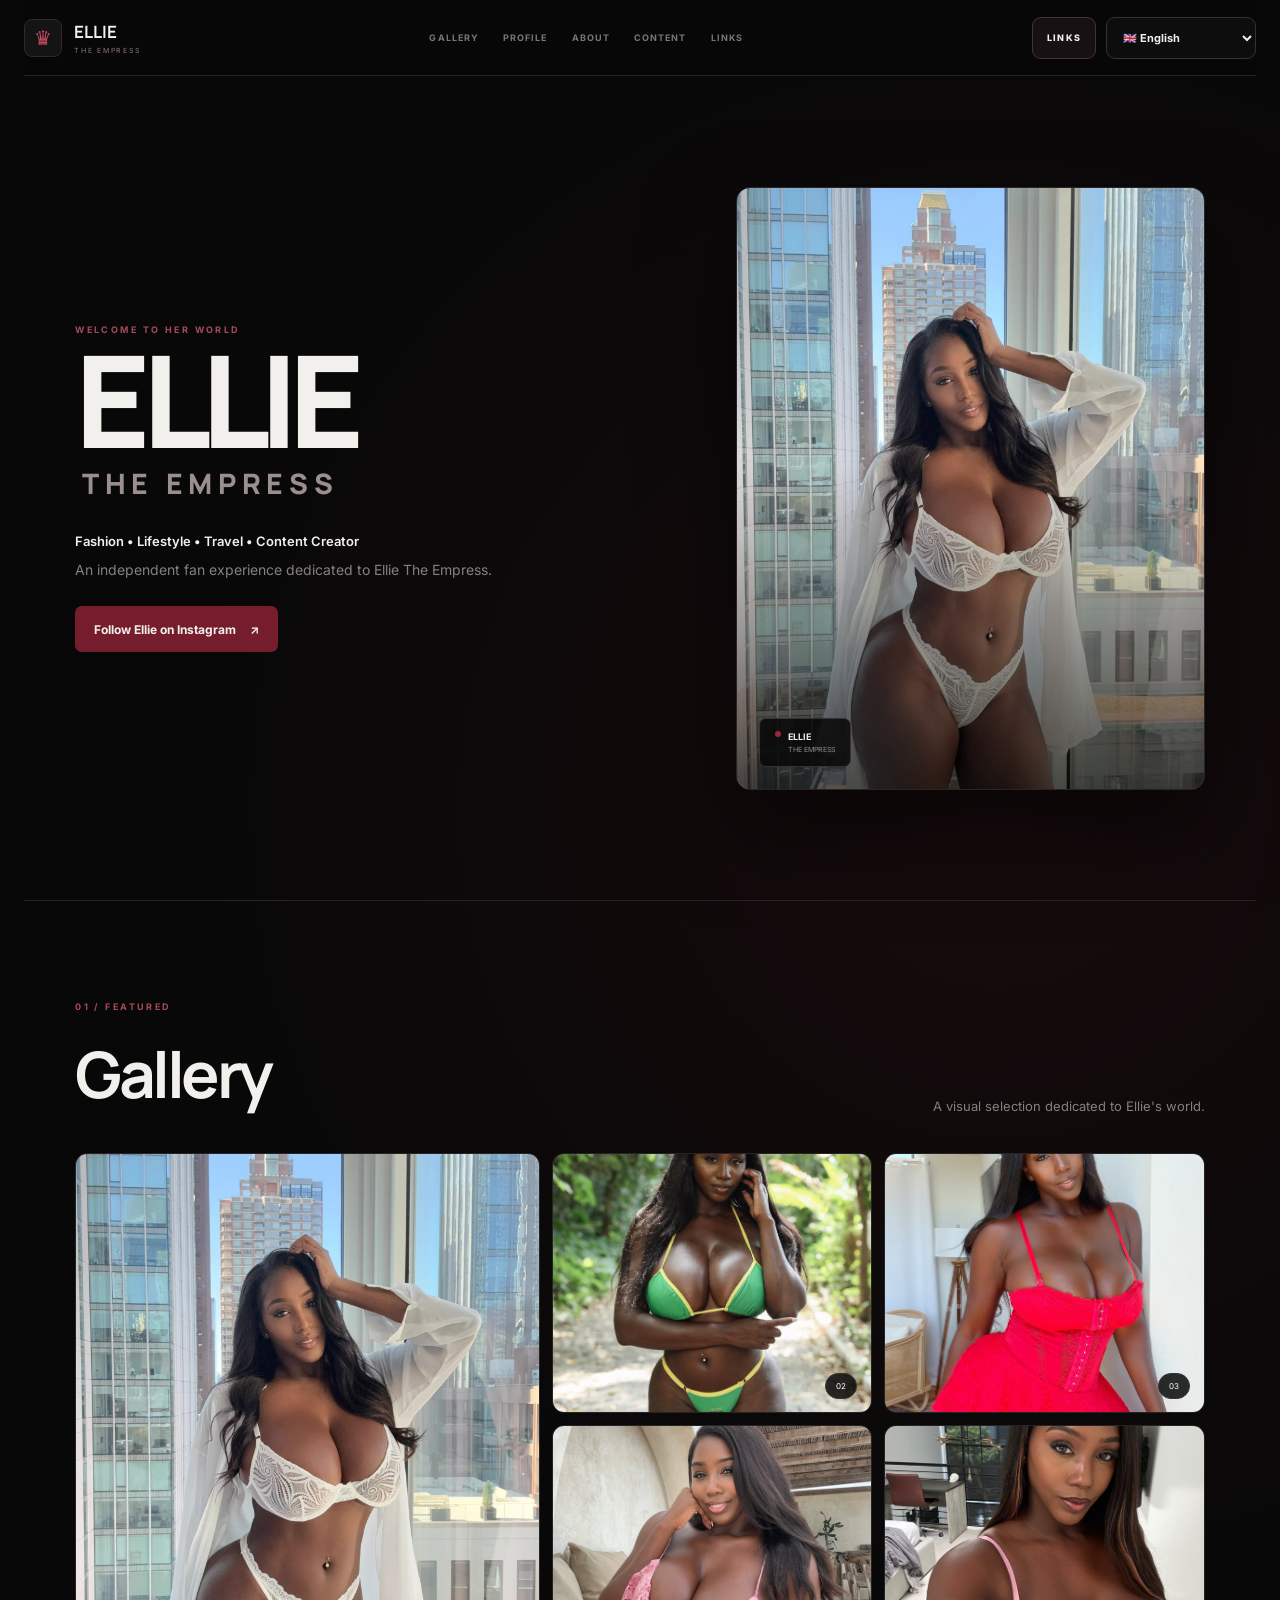
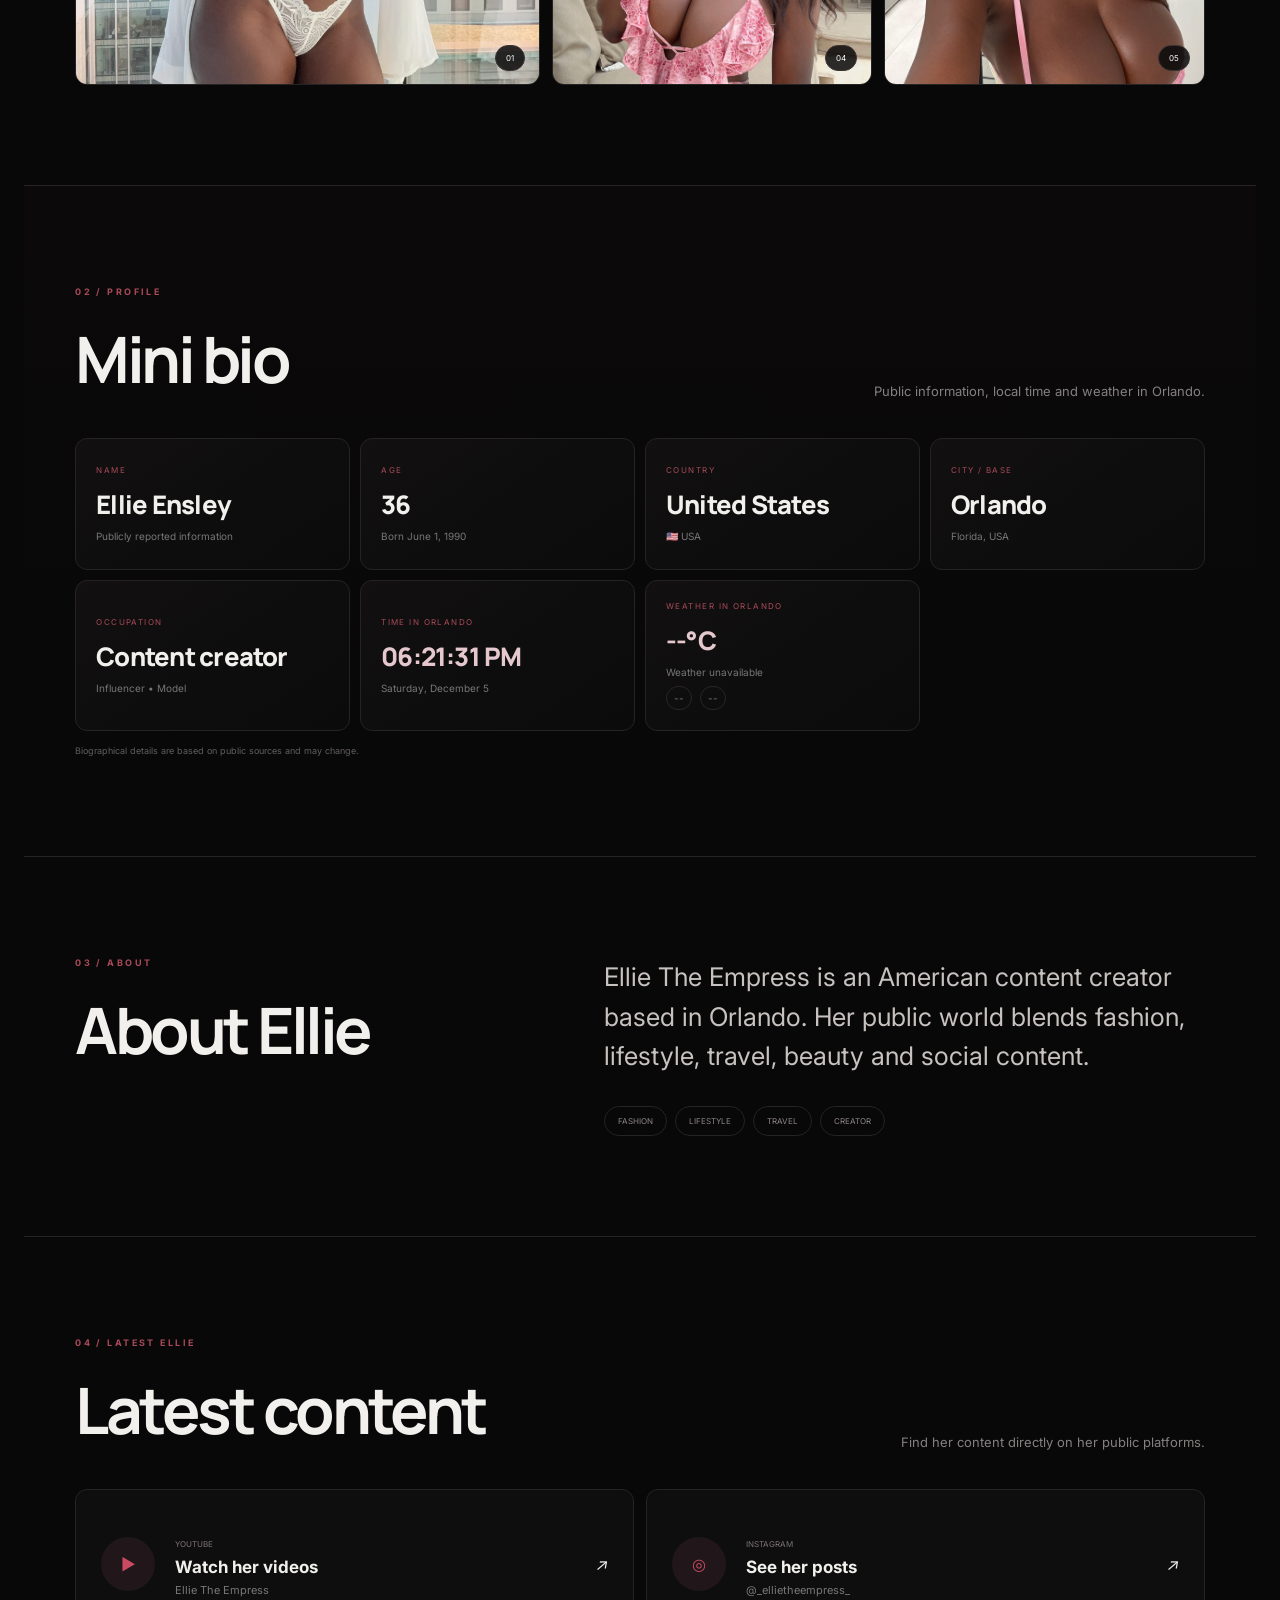
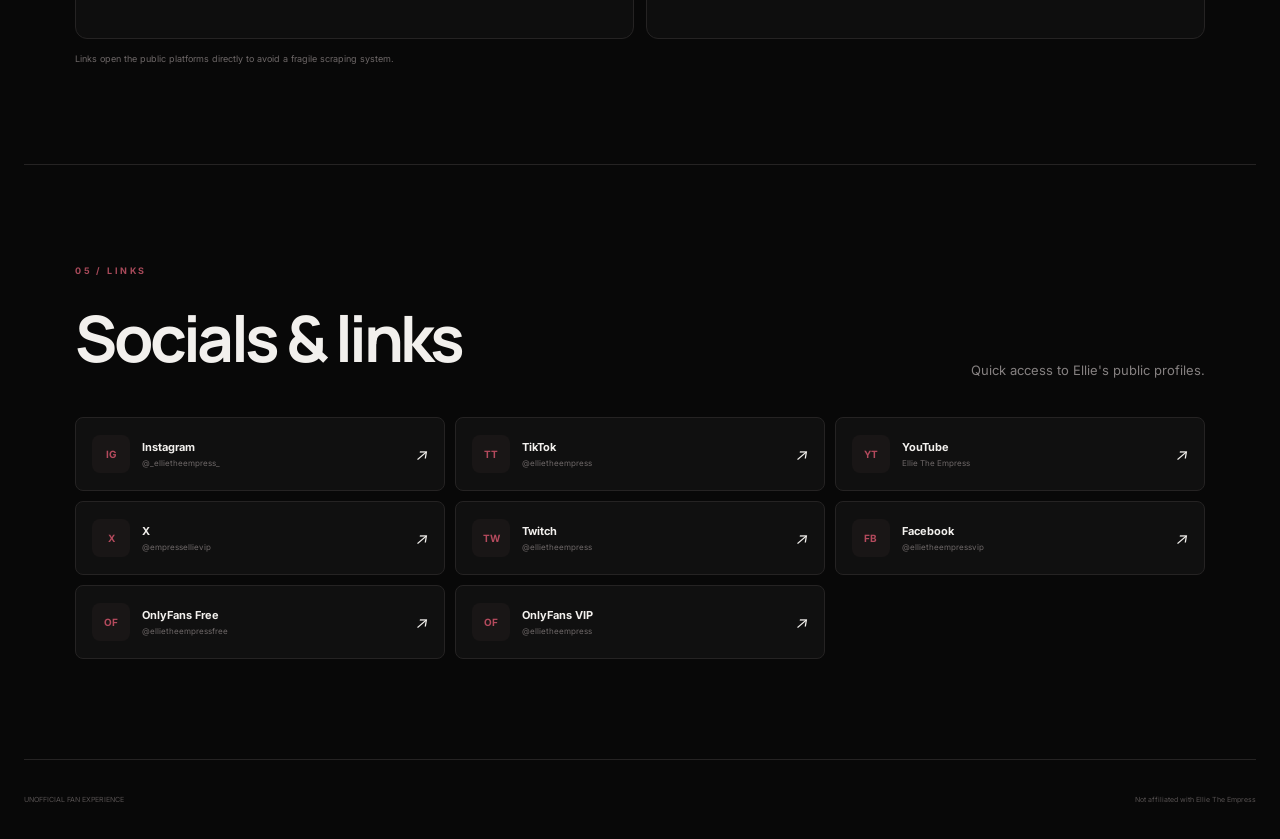
==== commit cfa4c18b: "Add multilingual selector and V4 site improvements" ====
--- a/index.html
+++ b/index.html
@@ -1,10 +1,10 @@
-<!doctype html><html lang="fr"><head><meta charset="utf-8"><meta name="viewport" content="width=device-width,initial-scale=1"><meta name="theme-color" content="#080808"><title>Ellie The Empress</title><meta name="description" content="Expérience fan non officielle dédiée à Ellie The Empress."><meta property="og:title" content="Ellie The Empress"><meta property="og:description" content="Unofficial Ellie The Empress fan experience."><meta property="og:image" content="HE0_HcibAAAp8MD.webp"><meta property="og:type" content="website"><meta name="twitter:card" content="summary_large_image"><link rel="icon" href="HE0_HcibAAAp8MD.webp"><link rel="manifest" href="manifest.webmanifest"><link rel="stylesheet" href="assets/css/style.css"></head><body><div class="app">
-<header id="home"><a class="brand" href="#home"><i>♛</i><div><b>ELLIE</b><span>THE EMPRESS</span></div></a><nav><a href="#gallery" data-i18n="navGallery">Galerie</a><a href="#profile" data-i18n="navProfile">Profil</a><a href="#about" data-i18n="navAbout">À propos</a><a href="#content" data-i18n="navContent">Contenu</a><a href="#links" data-i18n="navLinks">Liens</a></nav><div class="header-right"><a class="hub-btn" href="links.html"><span>LINKS</span></a><div class="lang-switcher"><button data-lang="fr">🇫🇷 FR</button><button data-lang="en">🇬🇧 EN</button><button data-lang="ru">🇷🇺 RU</button></div></div></header>
-<main><section class="hero reveal"><div class="copy"><p class="eyebrow" data-i18n="welcome">BIENVENUE DANS SON UNIVERS</p><h1>ELLIE<span>THE EMPRESS</span></h1><p class="bio" data-i18n="bio">Mode • Lifestyle • Voyage • Créatrice de contenu</p><p class="desc" data-i18n="desc">Une expérience fan indépendante dédiée à Ellie The Empress.</p><div class="actions"><a class="main-btn" href="https://www.instagram.com/_ellietheempress_/" target="_blank" rel="noopener noreferrer"><span data-i18n="follow">Suivre Ellie sur Instagram</span><b>↗</b></a></div></div><div class="portrait"><img class="ellie-photo" src="HE0_HcibAAAp8MD.webp" alt="Ellie The Empress" fetchpriority="high"><div class="photo-shade"></div><div class="badge"><i></i><b>ELLIE</b><span>THE EMPRESS</span></div></div></section>
-<section class="section reveal" id="gallery"><div class="section-head"><div><p class="section-kicker">01 / FEATURED</p><h2 data-i18n="galleryTitle">Galerie</h2></div><p data-i18n="galleryText">Une sélection visuelle dédiée à l'univers d'Ellie.</p></div><div class="gallery-grid"><button class="gallery-main" data-lightbox="HE0_HcibAAAp8MD.webp"><img src="HE0_HcibAAAp8MD.webp" alt="Ellie The Empress"><span>01</span></button><button class="gallery-main" data-lightbox="Tezza-3560-683x1024.jpeg"><img src="Tezza-3560-683x1024.jpeg" alt="Ellie The Empress" loading="lazy"><span>02</span></button><button class="gallery-main" data-lightbox="Capture d’écran 2026-09-21 102200.png"><img src="Capture d’écran 2026-09-21 102200.png" alt="Ellie The Empress" loading="lazy"><span>03</span></button><button class="gallery-main" data-lightbox="Capture d’écran 2026-09-25 143042.png"><img src="Capture d’écran 2026-09-25 143042.png" alt="Ellie The Empress" loading="lazy"><span>04</span></button><button class="gallery-main" data-lightbox="Capture d’écran 2026-09-28 134900.png"><img src="Capture d’écran 2026-09-28 134900.png" alt="Ellie The Empress" loading="lazy"><span>05</span></button></div></section>
-<section class="section profile-section reveal" id="profile"><div class="section-head"><div><p class="section-kicker">02 / PROFILE</p><h2 data-i18n="profileTitle">Mini bio</h2></div><p data-i18n="profileIntro">Quelques informations publiques sur Ellie The Empress, avec l'heure et la météo d'Orlando.</p></div><div class="profile-grid"><article class="profile-card"><small data-i18n="realNameLabel">NOM</small><strong>Ellie Ensley</strong><span data-i18n="publicInfo">Information publiquement rapportée</span></article><article class="profile-card"><small data-i18n="ageLabel">ÂGE</small><strong>36</strong><span data-i18n="bornText">Née le 1er juin 1990</span></article><article class="profile-card"><small data-i18n="countryLabel">PAYS</small><strong data-i18n="countryValue">États-Unis</strong><span>🇺🇸 USA</span></article><article class="profile-card"><small data-i18n="cityLabel">VILLE / BASE</small><strong>Orlando</strong><span>Florida, USA</span></article><article class="profile-card"><small data-i18n="jobLabel">MÉTIER</small><strong data-i18n="jobValue">Créatrice de contenu</strong><span data-i18n="jobSub">Influenceuse • Modèle</span></article><article class="profile-card live-card"><small data-i18n="timeLabel">HEURE À ORLANDO</small><strong id="orlandoTime">--:--</strong><span id="orlandoDate">America/New_York</span></article><article class="profile-card weather-card"><small data-i18n="weatherLabel">MÉTÉO À ORLANDO</small><strong id="weatherTemp">--°C</strong><span id="weatherText" data-i18n="weatherLoading">Chargement de la météo…</span></article></div><p class="profile-note" data-i18n="profileNote">Les informations biographiques sont basées sur des sources publiques et peuvent évoluer.</p></section>
-<section class="section about reveal" id="about"><div><p class="section-kicker">03 / ABOUT</p><h2 data-i18n="aboutTitle">À propos d'Ellie</h2></div><div class="about-copy"><p data-i18n="aboutText">Ellie The Empress est une créatrice de contenu américaine basée à Orlando. Son univers public mêle mode, lifestyle, voyage, beauté et contenu social. Avant sa carrière de créatrice, des biographies publiques indiquent qu'elle a également travaillé comme modèle.</p><div class="tags"><span>FASHION</span><span>LIFESTYLE</span><span>TRAVEL</span><span>CREATOR</span></div></div></section>
-<section class="section reveal" id="content"><div class="section-head"><div><p class="section-kicker">04 / LATEST ELLIE</p><h2 data-i18n="contentTitle">Derniers contenus</h2></div><p data-i18n="contentText">Retrouve ses contenus directement sur ses plateformes.</p></div><div class="content-cards"><a href="https://www.youtube.com/@EllieTheEmpress" target="_blank" rel="noopener noreferrer"><span class="content-icon">▶</span><div><small>YOUTUBE</small><h3 data-i18n="youtubeTitle">Voir ses vidéos</h3><p data-i18n="youtubeText">Accéder à la chaîne Ellie The Empress</p></div><i>↗</i></a><a href="https://www.instagram.com/_ellietheempress_/" target="_blank" rel="noopener noreferrer"><span class="content-icon">◎</span><div><small>INSTAGRAM</small><h3 data-i18n="instagramTitle">Voir ses publications</h3><p>@_ellietheempress_</p></div><i>↗</i></a></div></section>
-<section class="section reveal" id="links"><div class="section-head"><div><p class="section-kicker">05 / LINKS</p><h2 data-i18n="linksTitle">Réseaux & liens</h2></div><p data-i18n="linksText">Accès rapide aux profils publics d'Ellie.</p></div><div class="socials"><a href="https://www.instagram.com/_ellietheempress_/" target="_blank" rel="noopener noreferrer"><b class="social-icon">IG</b><span>Instagram<small>@_ellietheempress_</small></span><i>↗</i></a><a href="https://www.tiktok.com/@ellietheempress" target="_blank" rel="noopener noreferrer"><b class="social-icon">TT</b><span>TikTok<small>@ellietheempress</small></span><i>↗</i></a><a href="https://www.youtube.com/@EllieTheEmpress" target="_blank" rel="noopener noreferrer"><b class="social-icon">YT</b><span>YouTube<small>Ellie The Empress</small></span><i>↗</i></a><a href="https://x.com/empressellievip" target="_blank" rel="noopener noreferrer"><b class="social-icon">X</b><span>X<small>@empressellievip</small></span><i>↗</i></a><a href="https://www.twitch.tv/ellietheempress" target="_blank" rel="noopener noreferrer"><b class="social-icon">TW</b><span>Twitch<small>@ellietheempress</small></span><i>↗</i></a><a href="https://www.facebook.com/ellietheempressvip" target="_blank" rel="noopener noreferrer"><b class="social-icon">FB</b><span>Facebook<small>@ellietheempressvip</small></span><i>↗</i></a><a href="https://onlyfans.com/ellietheempressfree" target="_blank" rel="noopener noreferrer"><b class="social-icon of">OF</b><span>OnlyFans Free<small>@ellietheempressfree</small></span><i>↗</i></a><a href="https://onlyfans.com/ellietheempress" target="_blank" rel="noopener noreferrer"><b class="social-icon of">OF</b><span>OnlyFans VIP<small>@ellietheempress</small></span><i>↗</i></a></div></section></main><footer><span data-i18n="footerFan">EXPÉRIENCE FAN NON OFFICIELLE</span><span data-i18n="footerLegal">Non affilié à Ellie The Empress</span></footer></div>
-<button id="toTop" aria-label="Retour en haut">↑</button><div class="lightbox" id="lightbox" aria-hidden="true"><button class="lb-close" aria-label="Fermer">×</button><button class="lb-prev" aria-label="Précédente">‹</button><img src="" alt="Ellie The Empress"><button class="lb-next" aria-label="Suivante">›</button><div class="lb-count"></div></div>
-<script>const T={fr:{navGallery:'Galerie',navProfile:'Profil',navAbout:'À propos',navContent:'Contenu',navLinks:'Liens',welcome:'BIENVENUE DANS SON UNIVERS',bio:'Mode • Lifestyle • Voyage • Créatrice de contenu',desc:'Une expérience fan indépendante dédiée à Ellie The Empress.',follow:'Suivre Ellie sur Instagram',galleryTitle:'Galerie',galleryText:"Une sélection visuelle dédiée à l'univers d'Ellie.",profileTitle:'Mini bio',profileIntro:"Quelques informations publiques sur Ellie The Empress, avec l'heure et la météo d'Orlando.",realNameLabel:'NOM',publicInfo:'Information publiquement rapportée',ageLabel:'ÂGE',bornText:'Née le 1er juin 1990',countryLabel:'PAYS',countryValue:'États-Unis',cityLabel:'VILLE / BASE',jobLabel:'MÉTIER',jobValue:'Créatrice de contenu',jobSub:'Influenceuse • Modèle',timeLabel:'HEURE À ORLANDO',weatherLabel:'MÉTÉO À ORLANDO',weatherLoading:'Chargement de la météo…',profileNote:'Les informations biographiques sont basées sur des sources publiques et peuvent évoluer.',aboutTitle:"À propos d'Ellie",aboutText:"Ellie The Empress est une créatrice de contenu américaine basée à Orlando. Son univers public mêle mode, lifestyle, voyage, beauté et contenu social. Avant sa carrière de créatrice, des biographies publiques indiquent qu'elle a également travaillé comme modèle.",contentTitle:'Derniers contenus',contentText:'Retrouve ses contenus directement sur ses plateformes.',youtubeTitle:'Voir ses vidéos',youtubeText:'Accéder à la chaîne Ellie The Empress',instagramTitle:'Voir ses publications',linksTitle:'Réseaux & liens',linksText:"Accès rapide aux profils publics d'Ellie.",footerFan:'EXPÉRIENCE FAN NON OFFICIELLE',footerLegal:'Non affilié à Ellie The Empress'},en:{navGallery:'Gallery',navProfile:'Profile',navAbout:'About',navContent:'Content',navLinks:'Links',welcome:'WELCOME TO HER WORLD',bio:'Fashion • Lifestyle • Travel • Content Creator',desc:'An independent fan experience dedicated to Ellie The Empress.',follow:'Follow Ellie on Instagram',galleryTitle:'Gallery',galleryText:"A visual selection dedicated to Ellie's world.",profileTitle:'Mini bio',profileIntro:'Public information about Ellie The Empress, plus the current time and weather in Orlando.',realNameLabel:'NAME',publicInfo:'Publicly reported information',ageLabel:'AGE',bornText:'Born June 1, 1990',countryLabel:'COUNTRY',countryValue:'United States',cityLabel:'CITY / BASE',jobLabel:'OCCUPATION',jobValue:'Content creator',jobSub:'Influencer • Model',timeLabel:'TIME IN ORLANDO',weatherLabel:'WEATHER IN ORLANDO',weatherLoading:'Loading weather…',profileNote:'Biographical details are based on public sources and may change.',aboutTitle:'About Ellie',aboutText:'Ellie The Empress is an American content creator based in Orlando. Her public world blends fashion, lifestyle, travel, beauty and social content. Public biographies also report that she worked as a model before her creator career.',contentTitle:'Latest content',contentText:'Find her content directly on her platforms.',youtubeTitle:'Watch her videos',youtubeText:'Open the Ellie The Empress channel',instagramTitle:'See her posts',linksTitle:'Socials & links',linksText:"Quick access to Ellie's public profiles.",footerFan:'UNOFFICIAL FAN EXPERIENCE',footerLegal:'Not affiliated with Ellie The Empress'},ru:{navGallery:'Галерея',navProfile:'Профиль',navAbout:'Об Элли',navContent:'Контент',navLinks:'Ссылки',welcome:'ДОБРО ПОЖАЛОВАТЬ В ЕЁ МИР',bio:'Мода • Лайфстайл • Путешествия • Создатель контента',desc:'Независимый фан-сайт, посвящённый Ellie The Empress.',follow:'Подписаться на Ellie в Instagram',galleryTitle:'Галерея',galleryText:'Визуальная подборка, посвящённая миру Элли.',profileTitle:'Краткая биография',profileIntro:'Публичная информация об Ellie The Empress, а также текущее время и погода в Орландо.',realNameLabel:'ИМЯ',publicInfo:'Информация из открытых источников',ageLabel:'ВОЗРАСТ',bornText:'Родилась 1 июня 1990 года',countryLabel:'СТРАНА',countryValue:'США',cityLabel:'ГОРОД / БАЗА',jobLabel:'ПРОФЕССИЯ',jobValue:'Создатель контента',jobSub:'Инфлюенсер • Модель',timeLabel:'ВРЕМЯ В ОРЛАНДО',weatherLabel:'ПОГОДА В ОРЛАНДО',weatherLoading:'Загрузка погоды…',profileNote:'Биографические сведения основаны на открытых источниках и могут меняться.',aboutTitle:'Об Элли',aboutText:'Ellie The Empress — американская создательница контента, живущая в Орландо. Её публичный контент посвящён моде, образу жизни, путешествиям, красоте и социальным сетям. В открытых биографиях также сообщается, что до карьеры создателя контента она работала моделью.',contentTitle:'Последние материалы',contentText:'Смотрите её контент непосредственно на её платформах.',youtubeTitle:'Смотреть видео',youtubeText:'Открыть канал Ellie The Empress',instagramTitle:'Смотреть публикации',linksTitle:'Соцсети и ссылки',linksText:'Быстрый доступ к публичным профилям Элли.',footerFan:'НЕОФИЦИАЛЬНЫЙ ФАН-САЙТ',footerLegal:'Не связан с Ellie The Empress'}};let currentLang='fr';function setLanguage(l){if(!T[l])l='fr';currentLang=l;document.documentElement.lang=l;document.querySelectorAll('[data-i18n]').forEach(e=>{const v=T[l][e.dataset.i18n];if(v)e.textContent=v});document.querySelectorAll('[data-lang]').forEach(b=>b.classList.toggle('active',b.dataset.lang===l));try{localStorage.setItem('ellie-language',l)}catch(e){}updateClock();renderWeather()}document.querySelectorAll('[data-lang]').forEach(b=>b.onclick=()=>setLanguage(b.dataset.lang));function updateClock(){const now=new Date(),locale=currentLang==='fr'?'fr-FR':currentLang==='ru'?'ru-RU':'en-US';document.getElementById('orlandoTime').textContent=new Intl.DateTimeFormat(locale,{timeZone:'America/New_York',hour:'2-digit',minute:'2-digit',second:'2-digit',hour12:false}).format(now);document.getElementById('orlandoDate').textContent=new Intl.DateTimeFormat(locale,{timeZone:'America/New_York',weekday:'long',day:'numeric',month:'long'}).format(now)}setInterval(updateClock,1000);let weatherData=null;const weatherNames={fr:{0:'Ciel dégagé',1:'Plutôt dégagé',2:'Partiellement nuageux',3:'Couvert',45:'Brouillard',48:'Brouillard givrant',51:'Bruine légère',53:'Bruine',55:'Forte bruine',61:'Pluie légère',63:'Pluie',65:'Forte pluie',80:'Averses légères',81:'Averses',82:'Fortes averses',95:'Orages',96:'Orages avec grêle',99:'Forts orages avec grêle'},en:{0:'Clear sky',1:'Mainly clear',2:'Partly cloudy',3:'Overcast',45:'Fog',48:'Rime fog',51:'Light drizzle',53:'Drizzle',55:'Heavy drizzle',61:'Light rain',63:'Rain',65:'Heavy rain',80:'Light showers',81:'Showers',82:'Heavy showers',95:'Thunderstorms',96:'Thunderstorms with hail',99:'Heavy thunderstorms with hail'},ru:{0:'Ясно',1:'Преимущественно ясно',2:'Переменная облачность',3:'Пасмурно',45:'Туман',48:'Изморозь',51:'Лёгкая морось',53:'Морось',55:'Сильная морось',61:'Небольшой дождь',63:'Дождь',65:'Сильный дождь',80:'Небольшие ливни',81:'Ливни',82:'Сильные ливни',95:'Гроза',96:'Гроза с градом',99:'Сильная гроза с градом'}};function renderWeather(){if(!weatherData)return;document.getElementById('weatherTemp').textContent=Math.round(weatherData.temperature_2m)+'°C';document.getElementById('weatherText').textContent=(weatherNames[currentLang][weatherData.weather_code]||weatherNames[currentLang][3])+' • '+Math.round(weatherData.relative_humidity_2m)+'%'}fetch('https://api.open-meteo.com/v1/forecast?latitude=28.5383&longitude=-81.3792&current=temperature_2m,relative_humidity_2m,weather_code&temperature_unit=celsius&timezone=America%2FNew_York').then(r=>r.json()).then(d=>{weatherData=d.current;renderWeather()}).catch(()=>{document.getElementById('weatherText').textContent=currentLang==='fr'?'Météo indisponible':currentLang==='ru'?'Погода недоступна':'Weather unavailable'});let saved='fr';try{saved=localStorage.getItem('ellie-language')||'fr'}catch(e){}setLanguage(saved);const items=[...document.querySelectorAll('[data-lightbox]')],lb=document.getElementById('lightbox'),lbImg=lb.querySelector('img'),count=lb.querySelector('.lb-count');let idx=0;function show(i){idx=(i+items.length)%items.length;lbImg.src=items[idx].dataset.lightbox;count.textContent=(idx+1)+' / '+items.length}function openLb(i){show(i);lb.classList.add('open');document.body.classList.add('no-scroll')}function closeLb(){lb.classList.remove('open');document.body.classList.remove('no-scroll');lbImg.src=''}items.forEach((b,i)=>b.onclick=()=>openLb(i));lb.querySelector('.lb-close').onclick=closeLb;lb.querySelector('.lb-prev').onclick=()=>show(idx-1);lb.querySelector('.lb-next').onclick=()=>show(idx+1);document.onkeydown=e=>{if(e.key==='Escape')closeLb();if(lb.classList.contains('open')&&e.key==='ArrowLeft')show(idx-1);if(lb.classList.contains('open')&&e.key==='ArrowRight')show(idx+1)};const topBtn=document.getElementById('toTop');addEventListener('scroll',()=>topBtn.classList.toggle('show',scrollY>500),{passive:true});topBtn.onclick=()=>scrollTo({top:0,behavior:'smooth'});const revealObs=new IntersectionObserver(es=>es.forEach(e=>{if(e.isIntersecting){e.target.classList.add('visible');revealObs.unobserve(e.target)}}),{threshold:.06});document.querySelectorAll('.reveal').forEach(e=>revealObs.observe(e));if('serviceWorker'in navigator)navigator.serviceWorker.register('./sw.js').catch(()=>{});</script></body></html>+<!doctype html><html lang="fr"><head><meta charset="utf-8"><meta name="viewport" content="width=device-width,initial-scale=1"><meta name="theme-color" content="#080808"><title>Ellie The Empress — Fan Experience</title><meta name="description" content="Unofficial fan experience dedicated to Ellie The Empress."><link rel="canonical" href="https://deltawin.github.io/EllieTheEmpress/"><meta property="og:title" content="Ellie The Empress"><meta property="og:description" content="Unofficial Ellie The Empress fan experience."><meta property="og:image" content="https://deltawin.github.io/EllieTheEmpress/HE0_HcibAAAp8MD.webp"><meta property="og:type" content="website"><meta property="og:url" content="https://deltawin.github.io/EllieTheEmpress/"><meta name="twitter:card" content="summary_large_image"><link rel="icon" href="HE0_HcibAAAp8MD.webp"><link rel="manifest" href="manifest.webmanifest"><link rel="stylesheet" href="assets/css/style.css"><link rel="stylesheet" href="assets/css/v4.css"></head><body><div class="app"><header id="home"><a class="brand" href="#home"><i>♛</i><div><b>ELLIE</b><span>THE EMPRESS</span></div></a><nav id="nav"><a href="#gallery" data-i18n="navGallery">Galerie</a><a href="#profile" data-i18n="navProfile">Profil</a><a href="#about" data-i18n="navAbout">À propos</a><a href="#content" data-i18n="navContent">Contenu</a><a href="#links" data-i18n="navLinks">Liens</a></nav><div class="header-right"><a class="hub-btn" href="links.html"><span>LINKS</span></a><button class="install-btn" id="installBtn" hidden data-i18n="install">Installer</button><select id="languageSelect" class="language-select" aria-label="Language"><option value="fr">🇫🇷 Français</option><option value="en">🇬🇧 English</option><option value="ru">🇷🇺 Русский</option><option value="es">🇪🇸 Español</option><option value="de">🇩🇪 Deutsch</option><option value="it">🇮🇹 Italiano</option><option value="pt">🇵🇹 Português</option><option value="nl">🇳🇱 Nederlands</option></select><button class="mobile-menu-btn" id="menuBtn" aria-label="Menu">☰</button></div></header><main><section class="hero reveal"><div class="copy"><p class="eyebrow" data-i18n="welcome">BIENVENUE DANS SON UNIVERS</p><h1>ELLIE<span>THE EMPRESS</span></h1><p class="bio" data-i18n="bio">Mode • Lifestyle • Voyage • Créatrice de contenu</p><p class="desc" data-i18n="desc">Une expérience fan indépendante dédiée à Ellie The Empress.</p><div class="actions"><a class="main-btn" href="https://www.instagram.com/_ellietheempress_/" target="_blank" rel="noopener noreferrer"><span data-i18n="follow">Suivre Ellie sur Instagram</span><b>↗</b></a></div></div><div class="portrait"><img class="ellie-photo" src="HE0_HcibAAAp8MD.webp" alt="Ellie The Empress" fetchpriority="high"><div class="photo-shade"></div><div class="badge"><i></i><b>ELLIE</b><span>THE EMPRESS</span></div></div></section><section class="section reveal" id="gallery"><div class="section-head"><div><p class="section-kicker">01 / FEATURED</p><h2 data-i18n="galleryTitle">Galerie</h2></div><p data-i18n="galleryText">Une sélection visuelle dédiée à l'univers d'Ellie.</p></div><div class="gallery-grid" id="galleryGrid"><button class="gallery-main" data-lightbox="HE0_HcibAAAp8MD.webp"><img src="HE0_HcibAAAp8MD.webp" alt="Ellie The Empress"><span>01</span></button><button class="gallery-main" data-lightbox="Tezza-3560-683x1024.jpeg"><img src="Tezza-3560-683x1024.jpeg" alt="Ellie The Empress" loading="lazy"><span>02</span></button><button class="gallery-main" data-lightbox="Capture d’écran 2026-09-21 102200.png"><img src="Capture d’écran 2026-09-21 102200.png" alt="Ellie The Empress" loading="lazy"><span>03</span></button><button class="gallery-main" data-lightbox="Capture d’écran 2026-09-25 143042.png"><img src="Capture d’écran 2026-09-25 143042.png" alt="Ellie The Empress" loading="lazy"><span>04</span></button><button class="gallery-main" data-lightbox="Capture d’écran 2026-09-28 134900.png"><img src="Capture d’écran 2026-09-28 134900.png" alt="Ellie The Empress" loading="lazy"><span>05</span></button></div></section><section class="section profile-section reveal" id="profile"><div class="section-head"><div><p class="section-kicker">02 / PROFILE</p><h2 data-i18n="profileTitle">Mini bio</h2></div><p data-i18n="profileIntro">Informations publiques, heure et météo d'Orlando.</p></div><div class="profile-grid"><article class="profile-card"><small data-i18n="nameLabel">NOM</small><strong>Ellie Ensley</strong><span data-i18n="publicInfo">Information publiquement rapportée</span></article><article class="profile-card"><small data-i18n="ageLabel">ÂGE</small><strong>36</strong><span data-i18n="born">Née le 1er juin 1990</span></article><article class="profile-card"><small data-i18n="countryLabel">PAYS</small><strong data-i18n="country">États-Unis</strong><span>🇺🇸 USA</span></article><article class="profile-card"><small data-i18n="cityLabel">VILLE / BASE</small><strong>Orlando</strong><span>Florida, USA</span></article><article class="profile-card"><small data-i18n="jobLabel">MÉTIER</small><strong data-i18n="job">Créatrice de contenu</strong><span data-i18n="jobSub">Influenceuse • Modèle</span></article><article class="profile-card live-card"><small data-i18n="timeLabel">HEURE À ORLANDO</small><strong id="orlandoTime">--:--</strong><span id="orlandoDate">America/New_York</span></article><article class="profile-card weather-card"><small data-i18n="weatherLabel">MÉTÉO À ORLANDO</small><strong id="weatherTemp">--°C</strong><span id="weatherText" data-i18n="weatherLoading">Chargement…</span><span class="weather-meta"><em id="humidity">--</em><em id="weatherUpdated">--</em></span></article></div><p class="profile-note" data-i18n="profileNote">Les informations biographiques sont basées sur des sources publiques et peuvent évoluer.</p></section><section class="section about reveal" id="about"><div><p class="section-kicker">03 / ABOUT</p><h2 data-i18n="aboutTitle">À propos d'Ellie</h2></div><div class="about-copy"><p data-i18n="aboutText">Ellie The Empress est une créatrice de contenu américaine basée à Orlando. Son univers public mêle mode, lifestyle, voyage, beauté et contenu social.</p><div class="tags"><span>FASHION</span><span>LIFESTYLE</span><span>TRAVEL</span><span>CREATOR</span></div></div></section><section class="section reveal" id="content"><div class="section-head"><div><p class="section-kicker">04 / LATEST ELLIE</p><h2 data-i18n="contentTitle">Derniers contenus</h2></div><p data-i18n="contentText">Retrouve ses contenus directement sur ses plateformes publiques.</p></div><div class="content-cards"><a href="https://www.youtube.com/@EllieTheEmpress" target="_blank" rel="noopener noreferrer"><span class="content-icon">▶</span><div><small>YOUTUBE</small><h3 data-i18n="youtubeTitle">Voir ses vidéos</h3><p>Ellie The Empress</p></div><i>↗</i></a><a href="https://www.instagram.com/_ellietheempress_/" target="_blank" rel="noopener noreferrer"><span class="content-icon">◎</span><div><small>INSTAGRAM</small><h3 data-i18n="instagramTitle">Voir ses publications</h3><p>@_ellietheempress_</p></div><i>↗</i></a></div><p class="latest-note" data-i18n="latestNote">Les liens ouvrent les plateformes publiques afin d'éviter un système de récupération fragile.</p></section><section class="section reveal" id="links"><div class="section-head"><div><p class="section-kicker">05 / LINKS</p><h2 data-i18n="linksTitle">Réseaux & liens</h2></div><p data-i18n="linksText">Accès rapide aux profils publics d'Ellie.</p></div><div class="socials"><a href="https://www.instagram.com/_ellietheempress_/" target="_blank" rel="noopener noreferrer"><b class="social-icon">IG</b><span>Instagram<small>@_ellietheempress_</small></span><i>↗</i></a><a href="https://www.tiktok.com/@ellietheempress" target="_blank" rel="noopener noreferrer"><b class="social-icon">TT</b><span>TikTok<small>@ellietheempress</small></span><i>↗</i></a><a href="https://www.youtube.com/@EllieTheEmpress" target="_blank" rel="noopener noreferrer"><b class="social-icon">YT</b><span>YouTube<small>Ellie The Empress</small></span><i>↗</i></a><a href="https://x.com/empressellievip" target="_blank" rel="noopener noreferrer"><b class="social-icon">X</b><span>X<small>@empressellievip</small></span><i>↗</i></a><a href="https://www.twitch.tv/ellietheempress" target="_blank" rel="noopener noreferrer"><b class="social-icon">TW</b><span>Twitch<small>@ellietheempress</small></span><i>↗</i></a><a href="https://www.facebook.com/ellietheempressvip" target="_blank" rel="noopener noreferrer"><b class="social-icon">FB</b><span>Facebook<small>@ellietheempressvip</small></span><i>↗</i></a><a href="https://onlyfans.com/ellietheempressfree" target="_blank" rel="noopener noreferrer"><b class="social-icon of">OF</b><span>OnlyFans Free<small>@ellietheempressfree</small></span><i>↗</i></a><a href="https://onlyfans.com/ellietheempress" target="_blank" rel="noopener noreferrer"><b class="social-icon of">OF</b><span>OnlyFans VIP<small>@ellietheempress</small></span><i>↗</i></a></div></section></main><footer><span data-i18n="footerFan">EXPÉRIENCE FAN NON OFFICIELLE</span><span data-i18n="footerLegal">Non affilié à Ellie The Empress</span></footer></div><button id="toTop" aria-label="Back to top">↑</button><div class="lightbox" id="lightbox" aria-hidden="true"><button class="lb-close" aria-label="Close">×</button><button class="lb-prev">‹</button><img src="" alt="Ellie The Empress"><button class="lb-next">›</button><div class="lb-count"></div></div><script>
+const base={navGallery:'Gallery',navProfile:'Profile',navAbout:'About',navContent:'Content',navLinks:'Links',welcome:'WELCOME TO HER WORLD',bio:'Fashion • Lifestyle • Travel • Content Creator',desc:'An independent fan experience dedicated to Ellie The Empress.',follow:'Follow Ellie on Instagram',galleryTitle:'Gallery',galleryText:"A visual selection dedicated to Ellie's world.",profileTitle:'Mini bio',profileIntro:'Public information, local time and weather in Orlando.',nameLabel:'NAME',publicInfo:'Publicly reported information',ageLabel:'AGE',born:'Born June 1, 1990',countryLabel:'COUNTRY',country:'United States',cityLabel:'CITY / BASE',jobLabel:'OCCUPATION',job:'Content creator',jobSub:'Influencer • Model',timeLabel:'TIME IN ORLANDO',weatherLabel:'WEATHER IN ORLANDO',weatherLoading:'Loading…',profileNote:'Biographical details are based on public sources and may change.',aboutTitle:'About Ellie',aboutText:'Ellie The Empress is an American content creator based in Orlando. Her public world blends fashion, lifestyle, travel, beauty and social content.',contentTitle:'Latest content',contentText:'Find her content directly on her public platforms.',youtubeTitle:'Watch her videos',instagramTitle:'See her posts',latestNote:'Links open the public platforms directly to avoid a fragile scraping system.',linksTitle:'Socials & links',linksText:"Quick access to Ellie's public profiles.",footerFan:'UNOFFICIAL FAN EXPERIENCE',footerLegal:'Not affiliated with Ellie The Empress',install:'Install'};
+const T={en:base,fr:{...base,navGallery:'Galerie',navProfile:'Profil',navAbout:'À propos',navContent:'Contenu',navLinks:'Liens',welcome:'BIENVENUE DANS SON UNIVERS',bio:'Mode • Lifestyle • Voyage • Créatrice de contenu',desc:'Une expérience fan indépendante dédiée à Ellie The Empress.',follow:'Suivre Ellie sur Instagram',galleryTitle:'Galerie',galleryText:"Une sélection visuelle dédiée à l’univers d’Ellie.",profileTitle:'Mini bio',profileIntro:"Informations publiques, heure et météo d’Orlando.",nameLabel:'NOM',publicInfo:'Information publiquement rapportée',ageLabel:'ÂGE',born:'Née le 1er juin 1990',countryLabel:'PAYS',country:'États-Unis',cityLabel:'VILLE / BASE',jobLabel:'MÉTIER',job:'Créatrice de contenu',jobSub:'Influenceuse • Modèle',timeLabel:'HEURE À ORLANDO',weatherLabel:'MÉTÉO À ORLANDO',weatherLoading:'Chargement…',profileNote:'Les informations biographiques sont basées sur des sources publiques et peuvent évoluer.',aboutTitle:"À propos d’Ellie",aboutText:"Ellie The Empress est une créatrice de contenu américaine basée à Orlando. Son univers public mêle mode, lifestyle, voyage, beauté et contenu social.",contentTitle:'Derniers contenus',contentText:'Retrouve ses contenus directement sur ses plateformes publiques.',youtubeTitle:'Voir ses vidéos',instagramTitle:'Voir ses publications',latestNote:'Les liens ouvrent directement les plateformes publiques afin d’éviter un système de récupération fragile.',linksTitle:'Réseaux & liens',linksText:"Accès rapide aux profils publics d’Ellie.",footerFan:'EXPÉRIENCE FAN NON OFFICIELLE',footerLegal:'Non affilié à Ellie The Empress',install:'Installer'},ru:{...base,navGallery:'Галерея',navProfile:'Профиль',navAbout:'Об Элли',navContent:'Контент',navLinks:'Ссылки',welcome:'ДОБРО ПОЖАЛОВАТЬ В ЕЁ МИР',bio:'Мода • Лайфстайл • Путешествия • Создатель контента',desc:'Независимый фан-сайт, посвящённый Ellie The Empress.',follow:'Подписаться на Ellie в Instagram',galleryTitle:'Галерея',profileTitle:'Краткая биография',profileIntro:'Публичная информация, местное время и погода в Орландо.',nameLabel:'ИМЯ',ageLabel:'ВОЗРАСТ',born:'Родилась 1 июня 1990 года',countryLabel:'СТРАНА',country:'США',cityLabel:'ГОРОД / БАЗА',jobLabel:'ПРОФЕССИЯ',job:'Создатель контента',jobSub:'Инфлюенсер • Модель',timeLabel:'ВРЕМЯ В ОРЛАНДО',weatherLabel:'ПОГОДА В ОРЛАНДО',aboutTitle:'Об Элли',contentTitle:'Последний контент',youtubeTitle:'Смотреть видео',instagramTitle:'Смотреть публикации',linksTitle:'Соцсети и ссылки',footerFan:'НЕОФИЦИАЛЬНЫЙ ФАН-САЙТ',footerLegal:'Не связан с Ellie The Empress',install:'Установить'},es:{...base,navGallery:'Galería',navProfile:'Perfil',navAbout:'Acerca de',navContent:'Contenido',navLinks:'Enlaces',welcome:'BIENVENIDO A SU UNIVERSO',bio:'Moda • Lifestyle • Viajes • Creadora de contenido',desc:'Una experiencia fan independiente dedicada a Ellie The Empress.',follow:'Seguir a Ellie en Instagram',galleryTitle:'Galería',profileTitle:'Mini biografía',profileIntro:'Información pública, hora local y clima en Orlando.',nameLabel:'NOMBRE',ageLabel:'EDAD',born:'Nacida el 1 de junio de 1990',countryLabel:'PAÍS',country:'Estados Unidos',cityLabel:'CIUDAD / BASE',jobLabel:'PROFESIÓN',job:'Creadora de contenido',jobSub:'Influencer • Modelo',timeLabel:'HORA EN ORLANDO',weatherLabel:'CLIMA EN ORLANDO',aboutTitle:'Sobre Ellie',contentTitle:'Último contenido',youtubeTitle:'Ver sus vídeos',instagramTitle:'Ver sus publicaciones',linksTitle:'Redes y enlaces',footerFan:'EXPERIENCIA FAN NO OFICIAL',footerLegal:'No afiliado con Ellie The Empress',install:'Instalar'},de:{...base,navGallery:'Galerie',navProfile:'Profil',navAbout:'Über Ellie',navContent:'Inhalte',navLinks:'Links',welcome:'WILLKOMMEN IN IHRER WELT',bio:'Mode • Lifestyle • Reisen • Content Creator',desc:'Eine unabhängige Fan-Erfahrung rund um Ellie The Empress.',follow:'Ellie auf Instagram folgen',galleryTitle:'Galerie',profileTitle:'Kurzbiografie',profileIntro:'Öffentliche Informationen, Ortszeit und Wetter in Orlando.',nameLabel:'NAME',ageLabel:'ALTER',born:'Geboren am 1. Juni 1990',countryLabel:'LAND',country:'USA',cityLabel:'STADT / BASIS',jobLabel:'BERUF',job:'Content Creator',jobSub:'Influencerin • Model',timeLabel:'ZEIT IN ORLANDO',weatherLabel:'WETTER IN ORLANDO',aboutTitle:'Über Ellie',contentTitle:'Neueste Inhalte',youtubeTitle:'Videos ansehen',instagramTitle:'Beiträge ansehen',linksTitle:'Social Media & Links',footerFan:'INOFFIZIELLE FAN-SEITE',footerLegal:'Nicht mit Ellie The Empress verbunden',install:'Installieren'},it:{...base,navGallery:'Galleria',navProfile:'Profilo',navAbout:'Chi è Ellie',navContent:'Contenuti',navLinks:'Link',welcome:'BENVENUTO NEL SUO UNIVERSO',bio:'Moda • Lifestyle • Viaggi • Content creator',desc:'Un’esperienza fan indipendente dedicata a Ellie The Empress.',follow:'Segui Ellie su Instagram',galleryTitle:'Galleria',profileTitle:'Mini bio',profileIntro:'Informazioni pubbliche, ora locale e meteo di Orlando.',nameLabel:'NOME',ageLabel:'ETÀ',born:'Nata il 1 giugno 1990',countryLabel:'PAESE',country:'Stati Uniti',cityLabel:'CITTÀ / BASE',jobLabel:'PROFESSIONE',job:'Content creator',jobSub:'Influencer • Modella',timeLabel:'ORA A ORLANDO',weatherLabel:'METEO A ORLANDO',aboutTitle:'Chi è Ellie',contentTitle:'Ultimi contenuti',youtubeTitle:'Guarda i video',instagramTitle:'Vedi i post',linksTitle:'Social e link',footerFan:'ESPERIENZA FAN NON UFFICIALE',footerLegal:'Non affiliato a Ellie The Empress',install:'Installa'},pt:{...base,navGallery:'Galeria',navProfile:'Perfil',navAbout:'Sobre',navContent:'Conteúdo',navLinks:'Links',welcome:'BEM-VINDO AO UNIVERSO DELA',bio:'Moda • Lifestyle • Viagens • Criadora de conteúdo',desc:'Uma experiência de fã independente dedicada a Ellie The Empress.',follow:'Seguir Ellie no Instagram',galleryTitle:'Galeria',profileTitle:'Mini bio',profileIntro:'Informações públicas, hora local e clima em Orlando.',nameLabel:'NOME',ageLabel:'IDADE',born:'Nascida em 1 de junho de 1990',countryLabel:'PAÍS',country:'Estados Unidos',cityLabel:'CIDADE / BASE',jobLabel:'PROFISSÃO',job:'Criadora de conteúdo',jobSub:'Influenciadora • Modelo',timeLabel:'HORA EM ORLANDO',weatherLabel:'CLIMA EM ORLANDO',aboutTitle:'Sobre Ellie',contentTitle:'Conteúdo recente',youtubeTitle:'Ver vídeos',instagramTitle:'Ver publicações',linksTitle:'Redes e links',footerFan:'EXPERIÊNCIA DE FÃ NÃO OFICIAL',footerLegal:'Não afiliado a Ellie The Empress',install:'Instalar'},nl:{...base,navGallery:'Galerij',navProfile:'Profiel',navAbout:'Over Ellie',navContent:'Content',navLinks:'Links',welcome:'WELKOM IN HAAR WERELD',bio:'Mode • Lifestyle • Reizen • Content creator',desc:'Een onafhankelijke fanervaring gewijd aan Ellie The Empress.',follow:'Volg Ellie op Instagram',galleryTitle:'Galerij',profileTitle:'Korte bio',profileIntro:'Openbare informatie, lokale tijd en weer in Orlando.',nameLabel:'NAAM',ageLabel:'LEEFTIJD',born:'Geboren op 1 juni 1990',countryLabel:'LAND',country:'Verenigde Staten',cityLabel:'STAD / BASIS',jobLabel:'BEROEP',job:'Content creator',jobSub:'Influencer • Model',timeLabel:'TIJD IN ORLANDO',weatherLabel:'WEER IN ORLANDO',aboutTitle:'Over Ellie',contentTitle:'Nieuwste content',youtubeTitle:'Video’s bekijken',instagramTitle:'Berichten bekijken',linksTitle:'Socials & links',footerFan:'ONOFFICIËLE FANERVARING',footerLegal:'Niet verbonden aan Ellie The Empress',install:'Installeren'}};
+let lang='fr';try{lang=localStorage.getItem('ellie-language')||navigator.language.slice(0,2)||'fr'}catch(e){}if(!T[lang])lang='en';const select=document.getElementById('languageSelect');select.value=lang;function setLang(l){if(!T[l])l='en';lang=l;document.documentElement.lang=l;document.querySelectorAll('[data-i18n]').forEach(el=>{const v=T[l][el.dataset.i18n];if(v)el.textContent=v});select.value=l;try{localStorage.setItem('ellie-language',l)}catch(e){}updateClock()}select.onchange=()=>setLang(select.value);setLang(lang);
+function updateClock(){const now=new Date();document.getElementById('orlandoTime').textContent=new Intl.DateTimeFormat(lang,{timeZone:'America/New_York',hour:'2-digit',minute:'2-digit',second:'2-digit'}).format(now);document.getElementById('orlandoDate').textContent=new Intl.DateTimeFormat(lang,{timeZone:'America/New_York',weekday:'long',day:'numeric',month:'long'}).format(now)}updateClock();setInterval(updateClock,1000);
+const weatherCodes={0:'☀️ Clear',1:'🌤️ Mainly clear',2:'⛅ Partly cloudy',3:'☁️ Cloudy',45:'🌫️ Fog',48:'🌫️ Fog',51:'🌦️ Drizzle',53:'🌦️ Drizzle',55:'🌧️ Drizzle',61:'🌧️ Rain',63:'🌧️ Rain',65:'🌧️ Heavy rain',80:'🌦️ Showers',81:'🌧️ Showers',82:'⛈️ Heavy showers',95:'⛈️ Thunderstorm'};async function loadWeather(){const wt=document.getElementById('weatherText');try{const r=await fetch('https://api.open-meteo.com/v1/forecast?latitude=28.5383&longitude=-81.3792&current=temperature_2m,relative_humidity_2m,weather_code&temperature_unit=celsius&timezone=America%2FNew_York');if(!r.ok)throw 0;const d=await r.json(),c=d.current;document.getElementById('weatherTemp').textContent=Math.round(c.temperature_2m)+'°C';wt.textContent=weatherCodes[c.weather_code]||'Weather';document.getElementById('humidity').textContent='💧 '+c.relative_humidity_2m+'%';document.getElementById('weatherUpdated').textContent='↻ '+new Intl.DateTimeFormat(lang,{hour:'2-digit',minute:'2-digit'}).format(new Date())}catch(e){wt.textContent=lang==='fr'?'Météo indisponible':'Weather unavailable'}}loadWeather();setInterval(loadWeather,900000);
+const nav=document.getElementById('nav'),menu=document.getElementById('menuBtn');menu.onclick=()=>nav.classList.toggle('mobile-open');nav.querySelectorAll('a').forEach(a=>a.onclick=()=>nav.classList.remove('mobile-open'));
+const items=[...document.querySelectorAll('[data-lightbox]')],lb=document.getElementById('lightbox'),lbImg=lb.querySelector('img'),cnt=lb.querySelector('.lb-count');let idx=0;function show(i){idx=(i+items.length)%items.length;lbImg.src=items[idx].dataset.lightbox;cnt.textContent=(idx+1)+' / '+items.length}function openLb(i){show(i);lb.classList.add('open');document.body.classList.add('no-scroll')}function closeLb(){lb.classList.remove('open');document.body.classList.remove('no-scroll')}items.forEach((b,i)=>b.onclick=()=>openLb(i));lb.querySelector('.lb-close').onclick=closeLb;lb.querySelector('.lb-prev').onclick=()=>show(idx-1);lb.querySelector('.lb-next').onclick=()=>show(idx+1);let sx=0;lb.addEventListener('touchstart',e=>sx=e.touches[0].clientX,{passive:true});lb.addEventListener('touchend',e=>{let dx=e.changedTouches[0].clientX-sx;if(Math.abs(dx)>45)show(idx+(dx<0?1:-1))},{passive:true});document.addEventListener('keydown',e=>{if(e.key==='Escape')closeLb();if(lb.classList.contains('open')&&e.key==='ArrowLeft')show(idx-1);if(lb.classList.contains('open')&&e.key==='ArrowRight')show(idx+1)});
+const topBtn=document.getElementById('toTop');addEventListener('scroll',()=>topBtn.classList.toggle('show',scrollY>500),{passive:true});topBtn.onclick=()=>scrollTo({top:0,behavior:'smooth'});const ro=new IntersectionObserver(es=>es.forEach(e=>{if(e.isIntersecting){e.target.classList.add('visible');ro.unobserve(e.target)}}),{threshold:.06});document.querySelectorAll('.reveal').forEach(e=>ro.observe(e));let deferred;const ib=document.getElementById('installBtn');addEventListener('beforeinstallprompt',e=>{e.preventDefault();deferred=e;ib.hidden=false});ib.onclick=async()=>{if(!deferred)return;deferred.prompt();await deferred.userChoice;deferred=null;ib.hidden=true};if('serviceWorker'in navigator)addEventListener('load',()=>navigator.serviceWorker.register('sw.js').catch(()=>{}));
+</script></body></html>
--- a/assets/css/style.css
+++ b/assets/css/style.css
@@ -1 +1 @@
-@import url('https://fonts.googleapis.com/css2?family=Inter:wght@400;500;600;700&family=Manrope:wght@700;800&display=swap');:root{--bg:#080808;--panel:#101010;--text:#f2f0ed;--muted:#858080;--accent:#761d2d;--accent2:#a52a40;--line:#252323}*{box-sizing:border-box;margin:0;padding:0}html{scroll-behavior:smooth;scroll-padding-top:100px}html,body{min-height:100%;background:var(--bg);color:var(--text)}body{font-family:Inter,sans-serif;background:radial-gradient(circle at 78% 20%,rgba(118,29,45,.13),transparent 25%),#080808}body.no-scroll{overflow:hidden}a{color:inherit;text-decoration:none}button{font:inherit}.app{width:min(calc(100% - 48px),1440px);margin:auto}header{height:76px;display:flex;align-items:center;justify-content:space-between;border:1px solid transparent;border-bottom-color:var(--line);position:sticky;top:0;z-index:50;background:rgba(8,8,8,.76);backdrop-filter:blur(18px);-webkit-backdrop-filter:blur(18px)}header:before{content:'';position:absolute;left:50%;transform:translateX(-50%);width:100vw;height:100%;z-index:-1;background:rgba(8,8,8,.76);border-bottom:1px solid #201e1e}.brand{display:flex;align-items:center;gap:12px}.brand>i{width:38px;height:38px;border-radius:8px;display:grid;place-items:center;background:#141414;border:1px solid #30282a;color:#c94b62;font-style:normal;font-size:20px}.brand div{display:flex;flex-direction:column}.brand b{font-family:Manrope;font-size:17px}.brand span{font-size:7px;letter-spacing:.25em;color:#8e777b;margin-top:3px}nav{display:flex;gap:28px}nav a{position:relative;padding:29px 0 27px;font-size:9px;font-weight:700;letter-spacing:.12em;text-transform:uppercase;color:#777;transition:.2s}nav a:after{content:'';position:absolute;left:0;right:0;bottom:0;height:2px;background:#a52a40;transform:scaleX(0);transition:.2s}nav a:hover,nav a.active{color:#fff}nav a.active:after{transform:scaleX(1)}.header-right{display:flex;align-items:center;gap:10px}.hub-btn{height:46px;padding:0 14px;border:1px solid #493036;border-radius:9px;background:linear-gradient(135deg,#201316,#120f10);color:#d9c9cc;display:flex;align-items:center;gap:8px;font-size:9px;font-weight:800;letter-spacing:.13em;transition:.2s}.hub-btn svg{width:16px;height:16px;color:#c94b62}.hub-btn:hover{color:#fff;border-color:#81404d;background:#2a171b;transform:translateY(-1px)}.lang-switcher{display:flex;padding:4px;border:1px solid #302d2d;border-radius:9px;background:#0d0d0d}.lang-switcher button{height:36px;border:0;background:transparent;color:#8e8888;padding:7px 11px;border-radius:7px;cursor:pointer;font-size:10px;font-weight:700;display:flex;align-items:center;gap:7px}.lang-switcher svg{width:22px;height:15px;border-radius:2px;box-shadow:0 0 0 1px #ffffff18}.lang-switcher button.active{background:#2a181c;color:#fff}.hero{min-height:calc(100vh - 76px);display:grid;grid-template-columns:1fr .82fr;gap:7vw;align-items:center;padding:65px 4vw}.eyebrow,.section-kicker{color:#a84a5a;font-size:9px;font-weight:700;letter-spacing:.27em;margin-bottom:18px}.copy h1{font-family:Manrope;font-size:clamp(78px,10vw,150px);font-weight:800;letter-spacing:-.075em;line-height:.72;animation:titleIn .9s cubic-bezier(.2,.8,.2,1) both}.copy h1 span{display:block;font-size:.22em;letter-spacing:.2em;color:#9a8f8d;margin:28px 0 0 7px}.bio{font-size:13px;font-weight:600;margin:40px 0 12px}.desc{color:var(--muted);font-size:14px}.actions{display:flex;gap:10px;margin-top:28px}.actions a{min-height:46px;display:flex;align-items:center;justify-content:center;border-radius:7px;font-size:12px;font-weight:700;transition:.2s}.main-btn{padding:0 19px;background:var(--accent)}.main-btn b{margin-left:14px}.main-btn:hover{background:var(--accent2);transform:translateY(-2px)}.icon-btn{width:46px;background:#131313;border:1px solid var(--line)}.icon-btn svg{width:18px}.portrait{height:min(67vh,680px);min-height:480px;border-radius:14px;position:relative;background:#111;border:1px solid #292526;overflow:hidden;box-shadow:0 40px 90px #0008}.ellie-photo{position:absolute;inset:0;width:100%;height:100%;object-fit:cover;transition:transform .7s}.portrait:hover .ellie-photo{transform:scale(1.025)}.photo-shade{position:absolute;inset:0;background:linear-gradient(180deg,transparent 45%,#000a)}.badge{position:absolute;left:22px;bottom:22px;background:#080808d9;backdrop-filter:blur(12px);border:1px solid #3a3032;border-radius:7px;padding:12px 15px;display:grid;grid-template-columns:auto 1fr;align-items:center}.badge>i{grid-row:span 2;width:6px;height:6px;border-radius:50%;background:#9b263b;margin-right:7px}.badge b{font-size:9px}.badge span{font-size:7px;color:#93898a;margin-top:3px}.section{padding:100px 4vw;border-top:1px solid var(--line)}.section-head{display:flex;align-items:end;justify-content:space-between;gap:30px;margin-bottom:36px}.section h2{font-family:Manrope;font-size:clamp(42px,5vw,74px);letter-spacing:-.055em}.section-head>p{max-width:380px;color:var(--muted);font-size:13px;line-height:1.7}.gallery-grid{display:grid;grid-template-columns:1.45fr 1fr 1fr;grid-template-rows:260px 260px;gap:12px}.gallery-main{border:1px solid var(--line);border-radius:12px;overflow:hidden;background:#0d0d0d;position:relative;padding:0;cursor:pointer;color:#fff}.gallery-main:first-child{grid-row:1/3}.gallery-main img{width:100%;height:100%;object-fit:cover;display:block;transition:.55s}.gallery-main:hover img{transform:scale(1.04)}.gallery-main:after{content:'';position:absolute;inset:0;background:linear-gradient(180deg,transparent 55%,#0009)}.gallery-main span{position:absolute;z-index:2;right:14px;bottom:13px;background:#090909d9;border:1px solid #3b3334;border-radius:20px;padding:7px 10px;font-size:8px;font-weight:700}.about{display:grid;grid-template-columns:.8fr 1.2fr;gap:10vw}.about-copy>p{font-size:clamp(18px,2vw,28px);line-height:1.55;color:#c7c2c0;max-width:760px}.tags{display:flex;gap:8px;flex-wrap:wrap;margin-top:30px}.tags span{border:1px solid var(--line);background:#0e0e0e;border-radius:100px;padding:9px 13px;font-size:8px;letter-spacing:.12em;color:#8d8585}.content-cards{display:grid;grid-template-columns:1fr 1fr;gap:12px}.content-cards>a{min-height:160px;border:1px solid var(--line);border-radius:12px;background:#0e0e0e;padding:25px;display:flex;align-items:center;gap:20px;transition:.2s}.content-cards>a:hover,.socials a:hover{border-color:#59363d;background:#151313;transform:translateY(-2px)}.content-icon{width:54px;height:54px;border-radius:50%;display:grid;place-items:center;background:#211619;color:#c94b62;flex:0 0 auto}.content-icon svg{width:22px;height:22px}.content-cards small{color:#7c7373;font-size:8px;letter-spacing:.18em}.content-cards h3{font-size:17px;margin:6px 0}.content-cards p{font-size:11px;color:#777}.content-cards i{margin-left:auto;font-style:normal;color:#665e5e}.socials{display:grid;grid-template-columns:repeat(3,1fr);gap:10px}.socials a{height:74px;border:1px solid var(--line);background:var(--panel);border-radius:8px;padding:0 16px;display:flex;align-items:center;gap:12px;transition:.2s}.social-icon{width:38px;height:38px;border-radius:8px;background:#191616;display:grid;place-items:center;color:#b44a5d;font-size:10px;flex:0 0 auto}.social-icon svg{width:20px;height:20px}.social-icon.of{font-weight:800;letter-spacing:-.05em}.socials a>span{font-size:11px;font-weight:700;display:flex;flex-direction:column;gap:4px}.socials small{font-size:8px;font-weight:400;color:#6d6767}.socials a>i{font-style:normal;color:#5c5757;margin-left:auto}footer{height:80px;border-top:1px solid var(--line);display:flex;align-items:center;justify-content:space-between;color:#565151;font-size:7px;letter-spacing:.15em}.lightbox{position:fixed;inset:0;background:#000f;z-index:100;display:flex;visibility:hidden;opacity:0;align-items:center;justify-content:center;padding:50px 90px;transition:.2s}.lightbox.open{visibility:visible;opacity:1}.lightbox img{max-width:min(1100px,85vw);max-height:88vh;border-radius:10px;box-shadow:0 30px 100px #000}.lb-close,.lb-prev,.lb-next{position:fixed;border:1px solid #ffffff20;background:#111c;color:#fff;cursor:pointer;display:grid;place-items:center}.lb-close{right:25px;top:20px;width:44px;height:44px;border-radius:50%;font-size:28px}.lb-prev,.lb-next{top:50%;width:48px;height:60px;border-radius:9px;font-size:35px}.lb-prev{left:25px}.lb-next{right:25px}.lb-count{position:fixed;bottom:22px;background:#111d;border:1px solid #ffffff18;padding:8px 13px;border-radius:20px;font-size:10px;letter-spacing:.12em}#toTop{position:fixed;z-index:45;right:22px;bottom:22px;width:44px;height:44px;border-radius:50%;border:1px solid #403638;background:#111d;color:#fff;cursor:pointer;opacity:0;visibility:hidden;transform:translateY(10px);transition:.2s;backdrop-filter:blur(10px)}#toTop.show{opacity:1;visibility:visible;transform:none}.reveal{opacity:0;transform:translateY(18px);transition:opacity .65s,transform .65s}.reveal.visible{opacity:1;transform:none}@keyframes titleIn{from{opacity:0;transform:translateY(18px);letter-spacing:-.02em}to{opacity:1;transform:none}}@media(prefers-reduced-motion:reduce){*{scroll-behavior:auto!important;animation:none!important;transition:none!important}.reveal{opacity:1;transform:none}}@media(max-width:950px){nav{display:none}.hero{grid-template-columns:1fr;padding:70px 0}.portrait{height:65vh}.section{padding:75px 0}.gallery-grid{grid-template-columns:1fr 1fr;grid-template-rows:520px 280px 280px}.gallery-main:first-child{grid-column:1/-1;grid-row:auto}.socials{grid-template-columns:1fr 1fr}.about{grid-template-columns:1fr;gap:35px}}@media(max-width:600px){.app{width:calc(100% - 28px)}header{height:70px}.brand span{display:none}.brand>i{width:34px;height:34px}.header-right{gap:6px}.hub-btn{height:42px;padding:0 10px}.hub-btn span{display:none}.hub-btn svg{width:18px;height:18px}.lang-switcher button{height:34px;padding:6px 7px;font-size:9px;gap:5px}.lang-switcher svg{width:19px;height:13px}.hero{padding:50px 0}.copy h1{font-size:72px}.portrait{min-height:430px}.ellie-photo{object-position:center top}.section-head{display:block}.section-head>p{margin-top:15px}.gallery-grid{display:grid;grid-template-columns:1fr 1fr;grid-template-rows:440px 220px 220px}.gallery-main:first-child{grid-column:1/-1}.content-cards,.socials{grid-template-columns:1fr}.content-cards>a{min-height:130px}.section{padding:65px 0}.lightbox{padding:60px 14px}.lightbox img{max-width:94vw;max-height:80vh}.lb-prev,.lb-next{top:auto;bottom:20px;width:42px;height:42px;border-radius:50%}.lb-prev{left:18px}.lb-next{right:18px}.lb-count{bottom:27px}footer{gap:16px;text-align:center;flex-direction:column;justify-content:center}}+@import url('https://fonts.googleapis.com/css2?family=Inter:wght@400;500;600;700&family=Manrope:wght@700;800&display=swap');:root{--bg:#080808;--panel:#101010;--text:#f2f0ed;--muted:#858080;--accent:#761d2d;--accent2:#a52a40;--line:#252323}*{box-sizing:border-box;margin:0;padding:0}html{scroll-behavior:smooth;scroll-padding-top:100px}html,body{min-height:100%;background:var(--bg);color:var(--text)}body{font-family:Inter,sans-serif;background:radial-gradient(circle at 78% 20%,rgba(118,29,45,.13),transparent 25%),#080808}body.no-scroll{overflow:hidden}a{color:inherit;text-decoration:none}button{font:inherit}.app{width:min(calc(100% - 48px),1440px);margin:auto}header{height:76px;display:flex;align-items:center;justify-content:space-between;position:sticky;top:0;z-index:50;background:#080808d9;backdrop-filter:blur(18px);border-bottom:1px solid var(--line)}.brand{display:flex;align-items:center;gap:12px}.brand>i{width:38px;height:38px;border-radius:8px;display:grid;place-items:center;background:#141414;border:1px solid #30282a;color:#c94b62;font-style:normal;font-size:20px}.brand div{display:flex;flex-direction:column}.brand b{font-family:Manrope;font-size:17px}.brand span{font-size:7px;letter-spacing:.25em;color:#8e777b;margin-top:3px}nav{display:flex;gap:24px}nav a{font-size:9px;font-weight:700;letter-spacing:.12em;text-transform:uppercase;color:#777;transition:.2s}nav a:hover{color:#fff}.header-right{display:flex;align-items:center;gap:10px}.hub-btn{height:42px;padding:0 14px;border:1px solid #493036;border-radius:9px;background:#171113;display:flex;align-items:center;font-size:9px;font-weight:800;letter-spacing:.13em}.lang-switcher{display:flex;padding:4px;border:1px solid #302d2d;border-radius:9px;background:#0d0d0d}.lang-switcher button{height:34px;border:0;background:transparent;color:#8e8888;padding:6px 9px;border-radius:7px;cursor:pointer;font-size:10px;font-weight:700}.lang-switcher button.active{background:#2a181c;color:#fff}.hero{min-height:calc(100vh - 76px);display:grid;grid-template-columns:1fr .82fr;gap:7vw;align-items:center;padding:65px 4vw}.eyebrow,.section-kicker{color:#a84a5a;font-size:9px;font-weight:700;letter-spacing:.27em;margin-bottom:18px}.copy h1{font-family:Manrope;font-size:clamp(78px,10vw,150px);font-weight:800;letter-spacing:-.075em;line-height:.72}.copy h1 span{display:block;font-size:.22em;letter-spacing:.2em;color:#9a8f8d;margin:28px 0 0 7px}.bio{font-size:13px;font-weight:600;margin:40px 0 12px}.desc{color:var(--muted);font-size:14px}.actions{display:flex;gap:10px;margin-top:28px}.main-btn{min-height:46px;padding:0 19px;background:var(--accent);display:flex;align-items:center;border-radius:7px;font-size:12px;font-weight:700}.main-btn b{margin-left:14px}.portrait{height:min(67vh,680px);min-height:480px;border-radius:14px;position:relative;background:#111;border:1px solid #292526;overflow:hidden;box-shadow:0 40px 90px #0008}.ellie-photo{position:absolute;inset:0;width:100%;height:100%;object-fit:cover;transition:transform .7s}.portrait:hover .ellie-photo{transform:scale(1.025)}.photo-shade{position:absolute;inset:0;background:linear-gradient(180deg,transparent 45%,#000a)}.badge{position:absolute;left:22px;bottom:22px;background:#080808d9;border:1px solid #3a3032;border-radius:7px;padding:12px 15px;display:grid;grid-template-columns:auto 1fr}.badge>i{grid-row:span 2;width:6px;height:6px;border-radius:50%;background:#9b263b;margin-right:7px}.badge b{font-size:9px}.badge span{font-size:7px;color:#93898a;margin-top:3px}.section{padding:100px 4vw;border-top:1px solid var(--line)}.section-head{display:flex;align-items:end;justify-content:space-between;gap:30px;margin-bottom:36px}.section h2{font-family:Manrope;font-size:clamp(42px,5vw,74px);letter-spacing:-.055em}.section-head>p{max-width:430px;color:var(--muted);font-size:13px;line-height:1.7}.gallery-grid{display:grid;grid-template-columns:1.45fr 1fr 1fr;grid-template-rows:260px 260px;gap:12px}.gallery-main{border:1px solid var(--line);border-radius:12px;overflow:hidden;background:#0d0d0d;position:relative;padding:0;cursor:pointer;color:#fff}.gallery-main:first-child{grid-row:1/3}.gallery-main img{width:100%;height:100%;object-fit:cover;display:block;transition:.55s}.gallery-main:hover img{transform:scale(1.04)}.gallery-main span{position:absolute;right:14px;bottom:13px;background:#090909d9;border:1px solid #3b3334;border-radius:20px;padding:7px 10px;font-size:8px}.profile-section{background:linear-gradient(180deg,#0b0909,#080808)}.profile-grid{display:grid;grid-template-columns:repeat(4,1fr);gap:10px}.profile-card{min-height:150px;border:1px solid #2d2929;border-radius:12px;background:linear-gradient(145deg,#121010,#0c0c0c);padding:22px;display:flex;flex-direction:column;justify-content:flex-end;transition:.25s}.profile-card:hover{transform:translateY(-3px);border-color:#613843;background:#151112}.profile-card small{font-size:8px;letter-spacing:.18em;color:#9f4b5a;margin-bottom:auto}.profile-card strong{font-family:Manrope;font-size:22px;letter-spacing:-.03em}.profile-card span{font-size:9px;color:#716b6b;margin-top:7px}.live-card,.weather-card{border-color:#4c3036;background:radial-gradient(circle at 90% 0,#6c1d2d30,transparent 50%),#100d0e}.live-card strong,.weather-card strong{font-size:28px;color:#f4e9eb}.profile-note{color:#5f5959;font-size:9px;margin-top:16px}.about{display:grid;grid-template-columns:.8fr 1.2fr;gap:10vw}.about-copy>p{font-size:clamp(18px,2vw,28px);line-height:1.55;color:#c7c2c0}.tags{display:flex;gap:8px;flex-wrap:wrap;margin-top:30px}.tags span{border:1px solid var(--line);border-radius:100px;padding:9px 13px;font-size:8px;color:#8d8585}.content-cards{display:grid;grid-template-columns:1fr 1fr;gap:12px}.content-cards>a{min-height:150px;border:1px solid var(--line);border-radius:12px;background:#0e0e0e;padding:25px;display:flex;align-items:center;gap:20px}.content-icon{width:54px;height:54px;border-radius:50%;display:grid;place-items:center;background:#211619;color:#c94b62}.content-cards small{color:#7c7373;font-size:8px}.content-cards h3{font-size:17px;margin:6px 0}.content-cards p{font-size:11px;color:#777}.content-cards i{margin-left:auto}.socials{display:grid;grid-template-columns:repeat(3,1fr);gap:10px}.socials a{height:74px;border:1px solid var(--line);background:var(--panel);border-radius:8px;padding:0 16px;display:flex;align-items:center;gap:12px}.social-icon{width:38px;height:38px;border-radius:8px;background:#191616;display:grid;place-items:center;color:#b44a5d;font-size:10px}.socials a>span{font-size:11px;font-weight:700;display:flex;flex-direction:column;gap:4px}.socials small{font-size:8px;font-weight:400;color:#6d6767}.socials a>i{margin-left:auto}footer{height:80px;border-top:1px solid var(--line);display:flex;align-items:center;justify-content:space-between;color:#565151;font-size:7px}.lightbox{position:fixed;inset:0;background:#000f;z-index:100;display:flex;visibility:hidden;opacity:0;align-items:center;justify-content:center;padding:50px 90px}.lightbox.open{visibility:visible;opacity:1}.lightbox img{max-width:85vw;max-height:88vh;border-radius:10px}.lb-close,.lb-prev,.lb-next{position:fixed;border:1px solid #ffffff20;background:#111c;color:#fff;cursor:pointer}.lb-close{right:25px;top:20px;width:44px;height:44px;border-radius:50%;font-size:28px}.lb-prev,.lb-next{top:50%;width:48px;height:60px;font-size:35px}.lb-prev{left:25px}.lb-next{right:25px}.lb-count{position:fixed;bottom:22px;background:#111d;padding:8px 13px;border-radius:20px;font-size:10px}#toTop{position:fixed;right:22px;bottom:22px;width:44px;height:44px;border-radius:50%;border:1px solid #403638;background:#111d;color:#fff;opacity:0;visibility:hidden;z-index:45}#toTop.show{opacity:1;visibility:visible}.reveal{opacity:0;transform:translateY(18px);transition:.65s}.reveal.visible{opacity:1;transform:none}@media(max-width:1050px){nav{display:none}.profile-grid{grid-template-columns:repeat(2,1fr)}}@media(max-width:950px){.hero{grid-template-columns:1fr}.gallery-grid{grid-template-columns:1fr 1fr;grid-template-rows:520px 280px 280px}.gallery-main:first-child{grid-column:1/-1;grid-row:auto}.socials{grid-template-columns:1fr 1fr}.about{grid-template-columns:1fr;gap:35px}}@media(max-width:600px){.app{width:calc(100% - 28px)}header{height:70px}.brand span,.hub-btn span{display:none}.hub-btn{width:34px;padding:0}.lang-switcher button{padding:6px;font-size:9px}.hero{padding:50px 0}.copy h1{font-size:72px}.portrait{min-height:430px}.section{padding:65px 0}.section-head{display:block}.section-head>p{margin-top:15px}.gallery-grid{grid-template-rows:440px 220px 220px}.profile-grid{grid-template-columns:1fr 1fr}.profile-card{min-height:130px;padding:16px}.profile-card strong{font-size:18px}.live-card strong,.weather-card strong{font-size:22px}.content-cards,.socials{grid-template-columns:1fr}.lightbox{padding:60px 14px}footer{gap:16px;text-align:center;flex-direction:column;justify-content:center}}@media(max-width:390px){.profile-grid{grid-template-columns:1fr}.lang-switcher button{font-size:0}.lang-switcher button::first-letter{font-size:15px}}
--- a/assets/css/v4.css
+++ b/assets/css/v4.css
@@ -0,0 +1 @@
+.language-select{height:42px;min-width:150px;padding:0 34px 0 12px;border:1px solid #3a3032;border-radius:9px;background:#0d0d0d;color:#eee;font:700 11px Inter,sans-serif;cursor:pointer}.mobile-menu-btn{display:none;width:42px;height:42px;border:1px solid #3a3032;border-radius:9px;background:#111;color:#fff;font-size:20px}.profile-grid{display:grid;grid-template-columns:repeat(4,1fr);gap:10px}.profile-card{min-height:132px;padding:20px;border:1px solid var(--line);border-radius:12px;background:linear-gradient(145deg,#121010,#0b0b0b);display:flex;flex-direction:column;justify-content:center}.profile-card small{font-size:8px;letter-spacing:.18em;color:#a84a5a;margin-bottom:12px}.profile-card strong{font:800 clamp(20px,2vw,30px) Manrope,sans-serif}.profile-card span{margin-top:7px;color:#777;font-size:10px;line-height:1.4}.profile-note{margin-top:14px;color:#625d5d;font-size:9px}.weather-card strong,.live-card strong{color:#e5c8ce}.weather-meta{display:flex!important;gap:8px;flex-wrap:wrap}.weather-meta em{font-style:normal;border:1px solid #292525;border-radius:20px;padding:4px 7px}.install-btn{border:1px solid #493036;background:#171012;color:#ddd;border-radius:8px;padding:10px 13px;font-size:10px;font-weight:700;cursor:pointer}.install-btn[hidden]{display:none}.gallery-grid{touch-action:pan-y}.latest-note{margin-top:14px;color:#6d6767;font-size:9px}.lang-name{display:none}@media(max-width:1100px){.profile-grid{grid-template-columns:repeat(2,1fr)}}@media(max-width:950px){.mobile-menu-btn{display:grid;place-items:center}header nav.mobile-open{display:flex;position:absolute;top:70px;left:0;right:0;flex-direction:column;gap:0;padding:12px;background:#0b0b0bf7;border:1px solid #292525;border-radius:0 0 12px 12px;box-shadow:0 20px 50px #000}.mobile-open a{padding:14px 12px}.language-select{min-width:125px}.hub-btn{display:none}}@media(max-width:600px){.profile-grid{grid-template-columns:1fr 1fr}.profile-card{min-height:115px;padding:15px}.language-select{width:112px;min-width:112px;padding-left:8px;font-size:10px}.gallery-grid{display:flex!important;overflow-x:auto;scroll-snap-type:x mandatory;gap:10px;grid-template:none!important;padding-bottom:8px}.gallery-main{min-width:84vw;height:470px;scroll-snap-align:center}.gallery-main:first-child{grid-column:auto}.gallery-grid::-webkit-scrollbar{height:4px}.gallery-grid::-webkit-scrollbar-thumb{background:#4a3035;border-radius:10px}}
